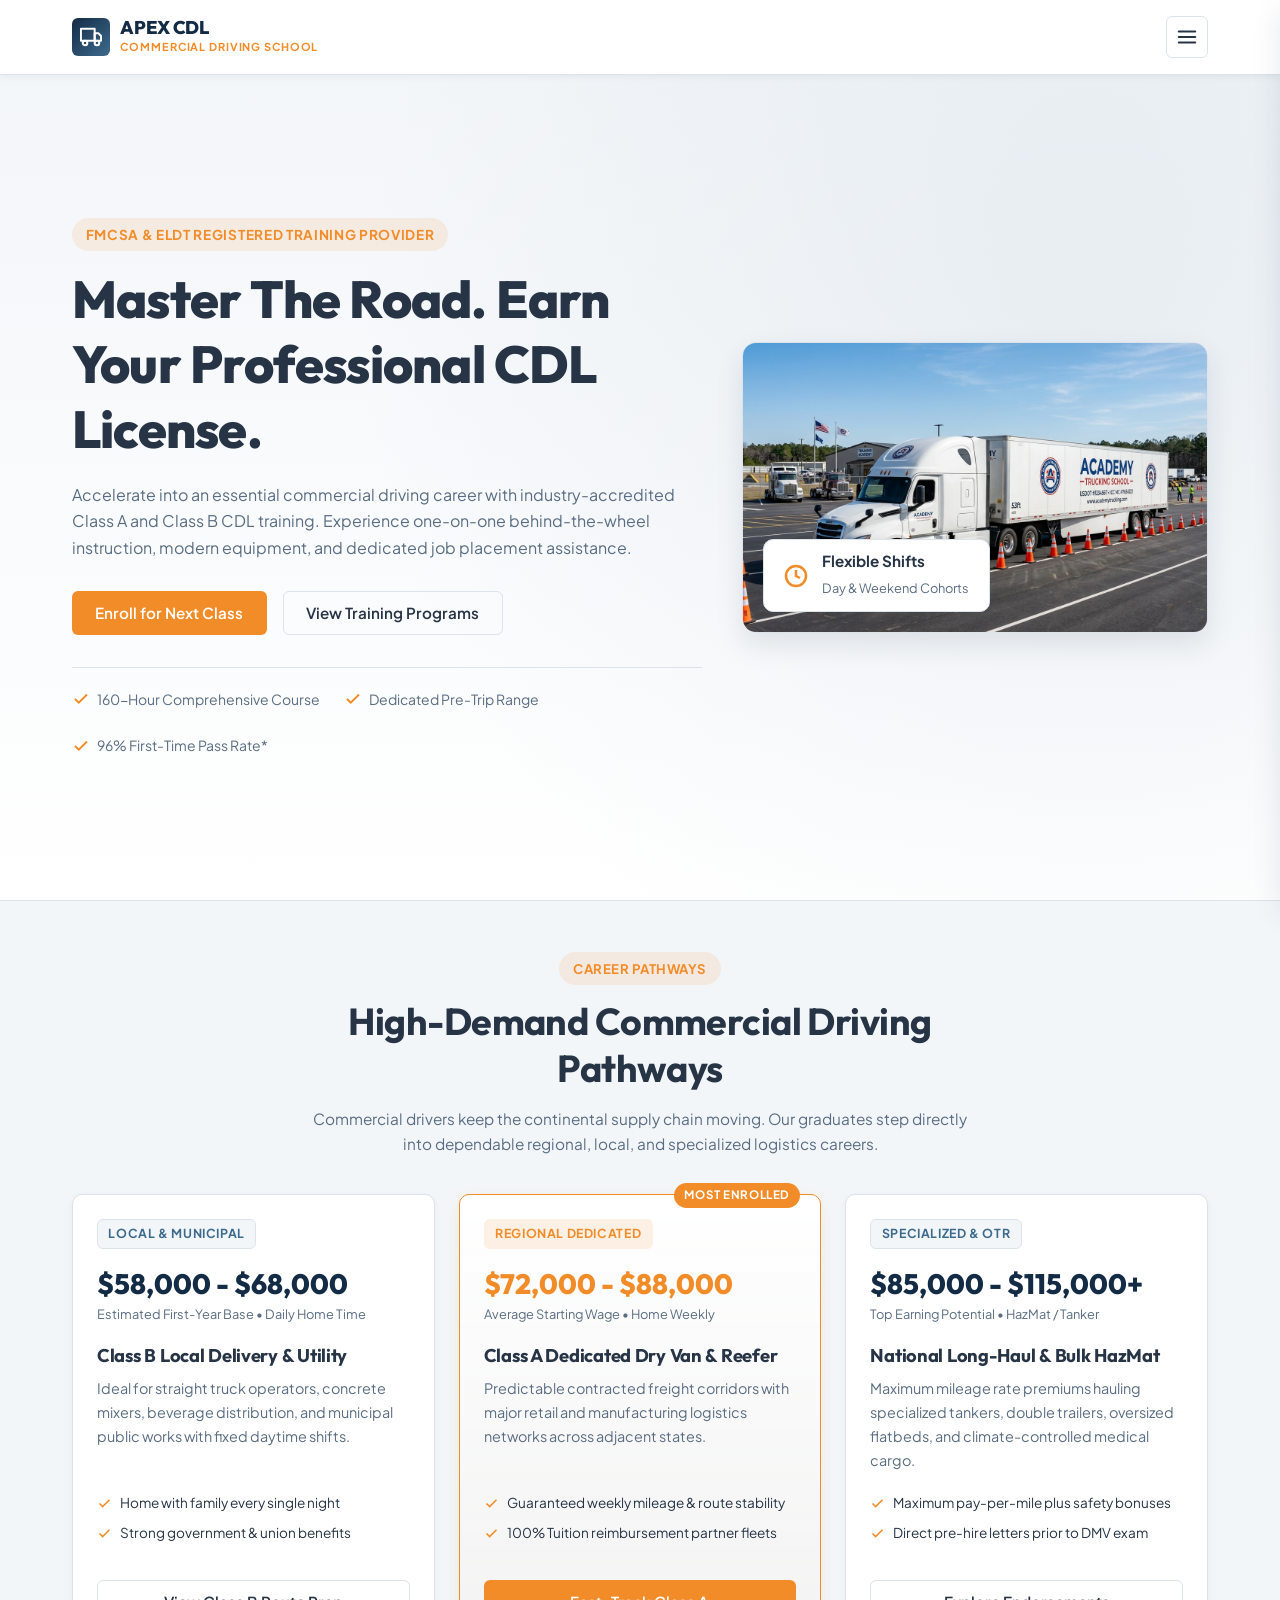
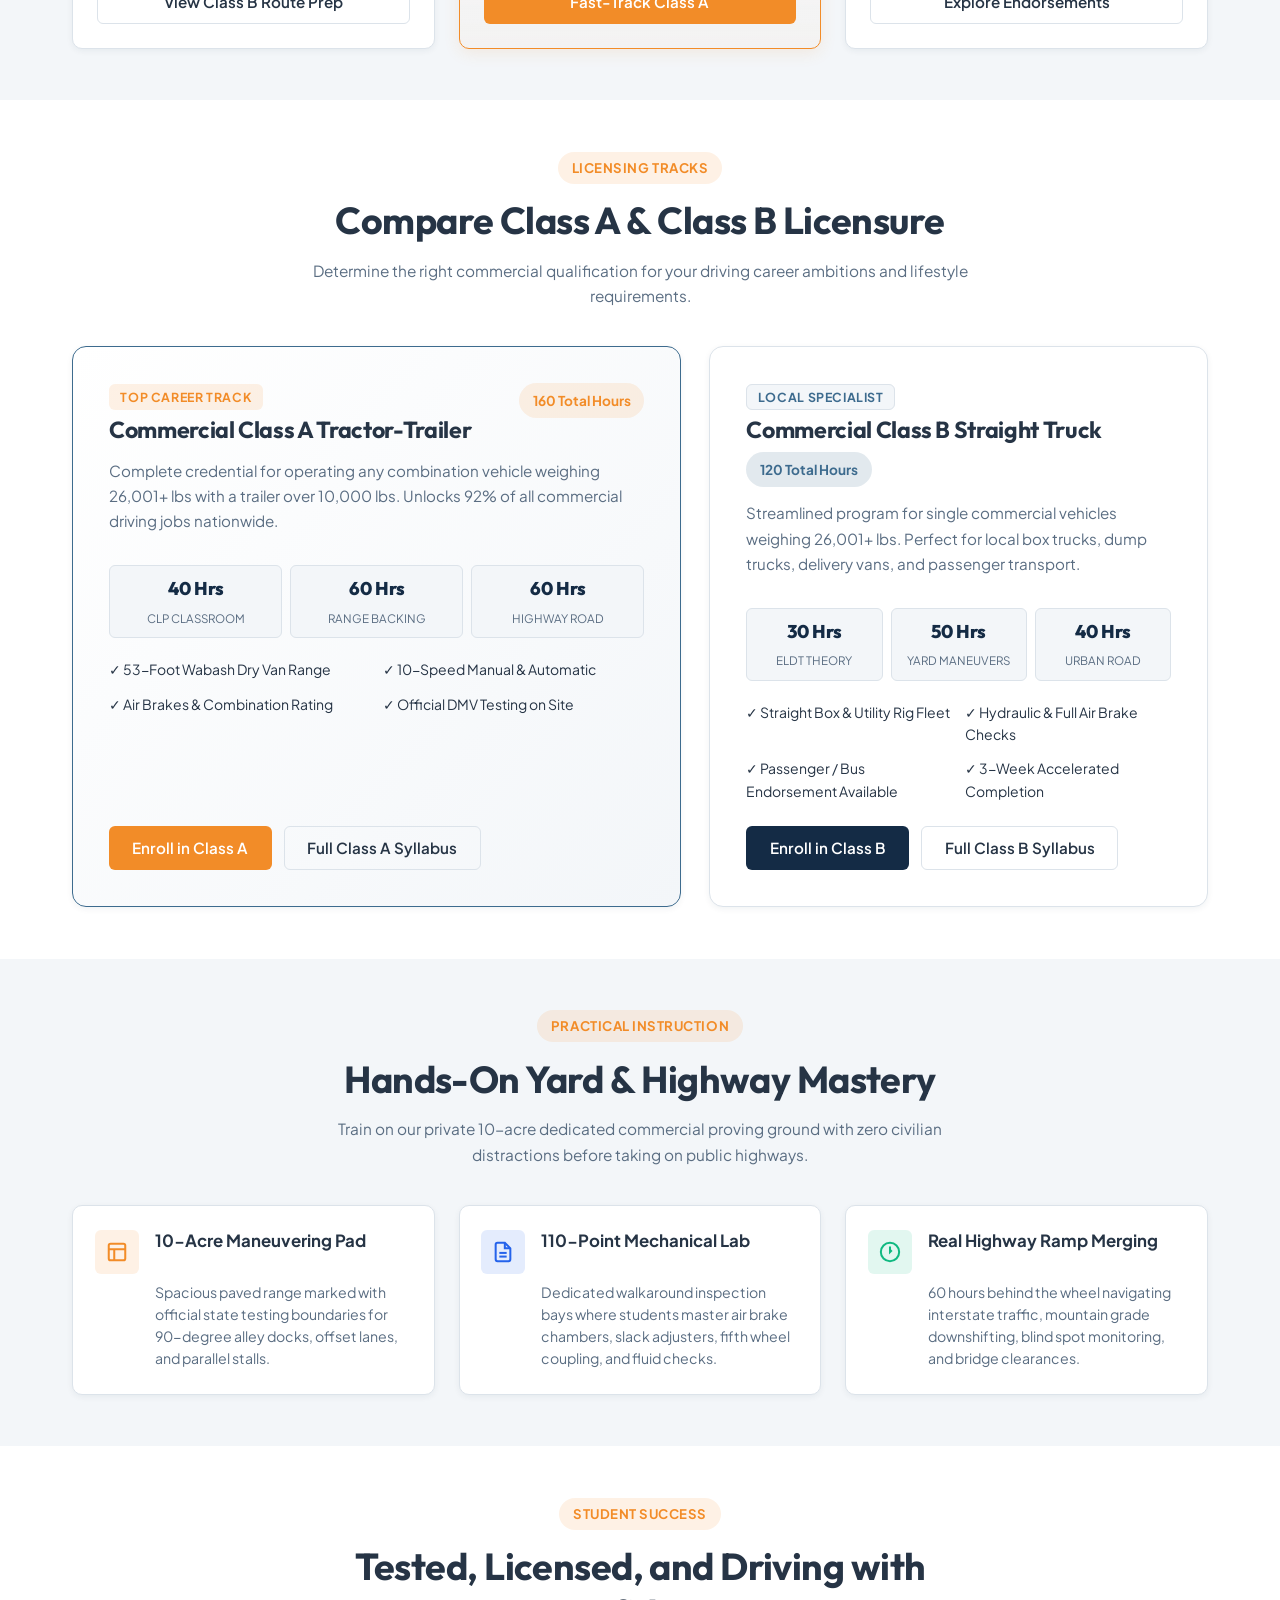
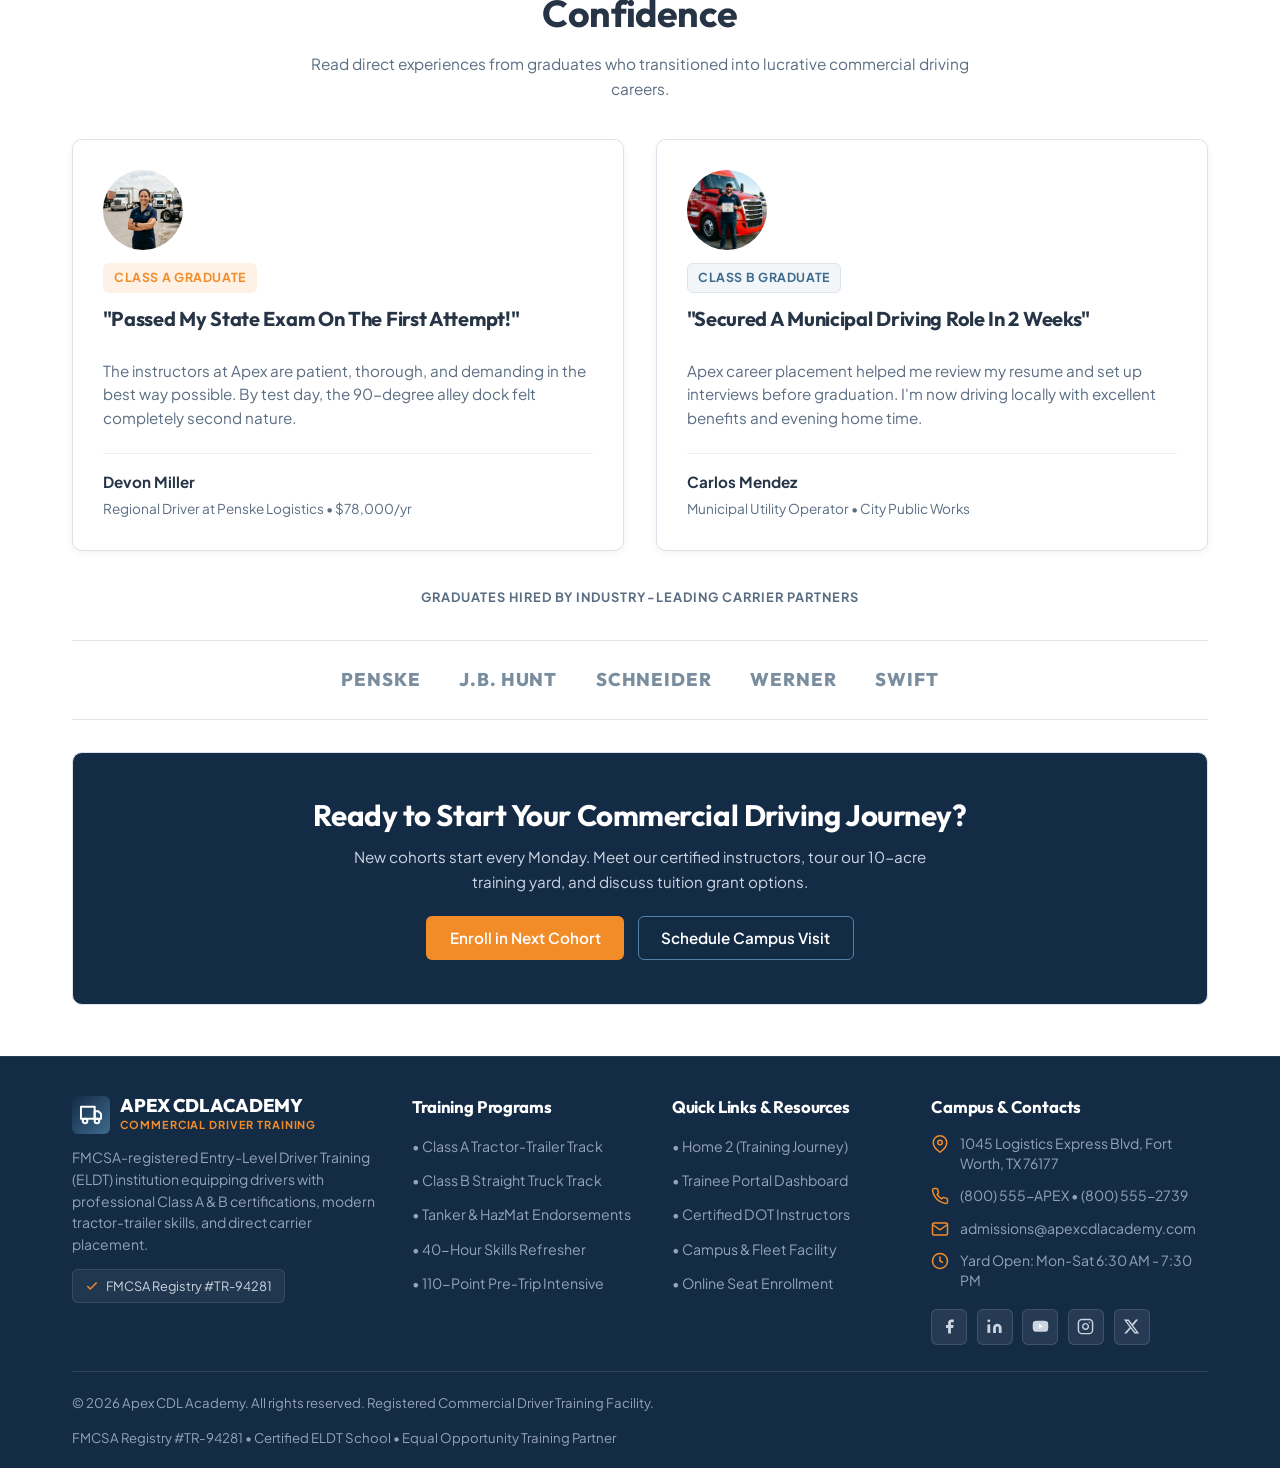
==== index.html @ db90d609 "first commit" ====
<!DOCTYPE html>
<html lang="en" dir="ltr">
<head>
  <meta charset="UTF-8">
  <meta name="viewport" content="width=device-width, initial-scale=1.0">
  <title>Apex CDL Academy | Commercial Driver's License Training School</title>
  <meta name="description" content="Launch a high-paying commercial driving career with certified Class A & Class B CDL training, hands-on behind-the-wheel practice, and career placement.">
  <link rel="icon" type="image/svg+xml" href="assets/images/favicon.svg">
  <link rel="stylesheet" href="css/style.css">
</head>
<body>

  <!-- Preloader Screen -->
  <div id="apexPreloader" class="apex-preloader" aria-hidden="true">
    <div class="preloader-content">
      <div class="preloader-truck-box">
        <svg class="preloader-truck-svg" viewBox="0 0 24 24" fill="none" stroke="currentColor" stroke-width="2.2" stroke-linecap="round" stroke-linejoin="round">
          <rect x="1" y="3" width="15" height="13"></rect>
          <polygon points="16 8 20 8 23 11 23 16 16 16 8"></polygon>
          <circle cx="5.5" cy="18.5" r="2.5"></circle>
          <circle cx="18.5" cy="18.5" r="2.5"></circle>
        </svg>
      </div>
      <div class="preloader-title">APEX CDL ACADEMY</div>
      <div class="preloader-track">
        <div class="preloader-bar"></div>
      </div>
      <div class="preloader-subtext">Initializing Training Grounds...</div>
    </div>
  </div>

  <!-- Site Header (Excluded from content section count) -->
  <header class="site-header">
    <div class="container header-inner">
      <a href="index.html" class="brand-logo" id="brandLogoHome1">
        <div class="brand-icon">
          <svg viewBox="0 0 24 24" fill="none" stroke="currentColor" stroke-width="2.2" stroke-linecap="round" stroke-linejoin="round">
            <rect x="1" y="3" width="15" height="13"></rect>
            <polygon points="16 8 20 8 23 11 23 16 16 16 16 8"></polygon>
            <circle cx="5.5" cy="18.5" r="2.5"></circle>
            <circle cx="18.5" cy="18.5" r="2.5"></circle>
          </svg>
        </div>
        <div class="brand-text">
          <span class="brand-title">APEX CDL</span>
          <span class="brand-subtitle">Commercial Driving School</span>
        </div>
      </a>

      <!-- Desktop Navigation (Displayed on wide desktop screens >= 1367px) -->
      <nav class="desktop-nav" aria-label="Main Navigation">
        <div class="nav-item has-dropdown">
          <a href="index.html" class="nav-link active" id="desktopHomeLink">
            Home
            <svg width="14" height="14" viewBox="0 0 24 24" fill="none" stroke="currentColor" stroke-width="2.5"><polyline points="6 9 12 15 18 9"></polyline></svg>
          </a>
          <ul class="dropdown-menu" aria-label="Home Versions">
            <li><a href="index.html" class="dropdown-link active">Home 1 (Career Focus)</a></li>
            <li><a href="home-2.html" class="dropdown-link">Home 2 (Split-Screen)</a></li>
          </ul>
        </div>
        <a href="programs.html" class="nav-link">Programs</a>
        <a href="instructors.html" class="nav-link">Instructors</a>
        <a href="about.html" class="nav-link">About</a>
        <a href="contact.html" class="nav-link">Contact</a>
        <a href="dashboard.html" class="nav-link">Dashboard</a>
      </nav>

      <!-- Header Action Controls -->
      <div class="header-actions">
        <button class="tool-btn theme-toggle-btn" type="button" aria-label="Toggle theme">
          <svg viewBox="0 0 24 24" fill="none" stroke="currentColor" stroke-width="2"><path d="M21 12.79A9 9 0 1 1 11.21 3 7 7 0 0 0 21 12.79z"></path></svg>
        </button>
        <button class="tool-btn dir-toggle-btn" type="button" aria-label="Toggle direction">LTR</button>
        <a href="login.html" class="btn btn-navy btn-sm" id="headerLoginBtn">Login</a>
        <a href="register.html" class="btn btn-primary btn-sm" id="headerCtaBtn">Enroll Now</a>
        <!-- Hamburger Button for Mobile, Tablet, iPad, and iPad Pro -->
        <button class="menu-toggle" id="menuToggle" aria-label="Open mobile navigation menu" aria-expanded="false" aria-controls="mobileNavDrawer">
          <svg viewBox="0 0 24 24" fill="none" stroke="currentColor" stroke-width="2.2" stroke-linecap="round" stroke-linejoin="round">
            <line x1="3" y1="12" x2="21" y2="12"></line>
            <line x1="3" y1="6" x2="21" y2="6"></line>
            <line x1="3" y1="18" x2="21" y2="18"></line>
          </svg>
        </button>
      </div>
    </div>
  </header>

  <!-- Mobile / Tablet / iPad Drawer Navigation -->
  <div class="mobile-nav-backdrop" id="navBackdrop"></div>
  <aside class="mobile-nav-drawer" id="mobileNavDrawer" aria-label="Mobile Navigation Menu">
    <div class="drawer-header">
      <span class="brand-title">Apex Navigation</span>
      <button class="drawer-close" id="drawerClose" aria-label="Close menu">
        <svg width="20" height="20" viewBox="0 0 24 24" fill="none" stroke="currentColor" stroke-width="2.5"><line x1="18" y1="6" x2="6" y2="18"></line><line x1="6" y1="6" x2="18" y2="18"></line></svg>
      </button>
    </div>
    <ul class="mobile-nav-list">
      <li>
        <span class="mobile-nav-link active">Home Options</span>
        <ul class="mobile-submenu">
          <li><a href="index.html" class="mobile-sublink active">Home 1 (Career Focused)</a></li>
          <li><a href="home-2.html" class="mobile-sublink">Home 2 (Split-Screen)</a></li>
        </ul>
      </li>
      <li><a href="programs.html" class="mobile-nav-link">Training Programs</a></li>
      <li><a href="instructors.html" class="mobile-nav-link">Certified Instructors</a></li>
      <li><a href="about.html" class="mobile-nav-link">About Academy</a></li>
      <li><a href="contact.html" class="mobile-nav-link">Contact & Campus</a></li>
      <li><a href="dashboard.html" class="mobile-nav-link">Student Portal Dashboard</a></li>
    </ul>
    <div class="drawer-preferences">
      <span class="drawer-pref-title">Display Settings</span>
      <div class="drawer-pref-group">
        <button class="tool-btn theme-toggle-btn" type="button" aria-label="Toggle theme">
          <svg viewBox="0 0 24 24" fill="none" stroke="currentColor" stroke-width="2"><path d="M21 12.79A9 9 0 1 1 11.21 3 7 7 0 0 0 21 12.79z"></path></svg>
          <span>Theme Mode</span>
        </button>
        <button class="tool-btn dir-toggle-btn" type="button" aria-label="Toggle direction">LTR / RTL</button>
      </div>
    </div>
    <div class="drawer-cta">
      <a href="login.html" class="btn btn-navy btn-block">Student Login</a>
      <a href="register.html" class="btn btn-primary btn-block">Enroll Today</a>
    </div>
  </aside>

  <!-- STRICT REQUIREMENT: MAIN CONTENT WITH EXACTLY 5 SECTIONS -->
  <main class="site-main" id="mainContent">

    <!-- SECTION 1: Hero Section (Career-Focused) -->
    <section class="content-section hero-home1" id="homeSection1" aria-labelledby="heroTitle">
      <div class="container hero-home1-grid">
        <div class="hero-home1-content">
          <span class="hero-badge">FMCSA & ELDT Registered Training Provider</span>
          <h1 id="heroTitle">Master The Road. Earn Your Professional CDL License.</h1>
          <p>
            Accelerate into an essential commercial driving career with industry-accredited Class A and Class B CDL training. Experience one-on-one behind-the-wheel instruction, modern equipment, and dedicated job placement assistance.
          </p>
          <div class="hero-actions">
            <a href="register.html" class="btn btn-primary" id="heroEnrollBtn">Enroll for Next Class</a>
            <a href="programs.html" class="btn btn-outline" id="heroExploreProgramsBtn">View Training Programs</a>
          </div>
          <div class="hero-guarantee-row">
            <div class="hero-guarantee-item">
              <svg width="18" height="18" viewBox="0 0 24 24" fill="none" stroke="#F28C28" stroke-width="2.5"><polyline points="20 6 9 17 4 12"></polyline></svg>
              <span>160-Hour Comprehensive Course</span>
            </div>
            <div class="hero-guarantee-item">
              <svg width="18" height="18" viewBox="0 0 24 24" fill="none" stroke="#F28C28" stroke-width="2.5"><polyline points="20 6 9 17 4 12"></polyline></svg>
              <span>Dedicated Pre-Trip Range</span>
            </div>
            <div class="hero-guarantee-item">
              <svg width="18" height="18" viewBox="0 0 24 24" fill="none" stroke="#F28C28" stroke-width="2.5"><polyline points="20 6 9 17 4 12"></polyline></svg>
              <span>96% First-Time Pass Rate*</span>
            </div>
          </div>
        </div>
        <div class="hero-home1-media">
          <img src="assets/images/hero-truck.jpg" alt="Modern Class A commercial tractor trailer parked in Apex training lot" width="800" height="500" loading="eager">
          <div class="media-floating-badge">
            <svg width="24" height="24" viewBox="0 0 24 24" fill="none" stroke="#F28C28" stroke-width="2.5"><circle cx="12" cy="12" r="10"></circle><polyline points="12 6 12 12 16 14"></polyline></svg>
            <div>
              <strong>Flexible Shifts</strong>
              <span>Day & Weekend Cohorts</span>
            </div>
          </div>
        </div>
      </div>
    </section>

    <!-- SECTION 2: Career Outcomes & 3-Tier Salary Pathways (Unique 3-Tier Layout) -->
    <section class="content-section bg-alt" id="homeSection2" aria-labelledby="careerOutcomesTitle">
      <div class="container">
        <div class="section-header">
          <span class="section-badge">Career Pathways</span>
          <h2 class="section-title" id="careerOutcomesTitle">High-Demand Commercial Driving Pathways</h2>
          <p class="section-description">
            Commercial drivers keep the continental supply chain moving. Our graduates step directly into dependable regional, local, and specialized logistics careers.
          </p>
        </div>

        <div class="career-tiers-grid">
          <!-- Tier 1: Local Routes -->
          <article class="tier-card">
            <span class="card-tag">Local & Municipal</span>
            <div class="tier-salary">$58,000 - $68,000</div>
            <div class="tier-subtext">Estimated First-Year Base &bull; Daily Home Time</div>
            <h3 style="font-size: 1.15rem; margin-bottom: 0.65rem;">Class B Local Delivery & Utility</h3>
            <p style="font-size: 0.9rem; color: var(--text-muted); margin-bottom: 1.25rem;">
              Ideal for straight truck operators, concrete mixers, beverage distribution, and municipal public works with fixed daytime shifts.
            </p>
            <ul class="card-meta-list" style="margin-top: auto; font-size: 0.85rem;">
              <li class="card-meta-item">
                <svg width="15" height="15" viewBox="0 0 24 24" fill="none" stroke="#F28C28" stroke-width="2.5"><polyline points="20 6 9 17 4 12"></polyline></svg>
                <span>Home with family every single night</span>
              </li>
              <li class="card-meta-item">
                <svg width="15" height="15" viewBox="0 0 24 24" fill="none" stroke="#F28C28" stroke-width="2.5"><polyline points="20 6 9 17 4 12"></polyline></svg>
                <span>Strong government & union benefits</span>
              </li>
            </ul>
            <a href="programs.html" class="btn btn-outline btn-block" style="margin-top: 1rem;">View Class B Route Prep</a>
          </article>

          <!-- Tier 2: Regional Dedicated (Featured) -->
          <article class="tier-card featured">
            <span class="tier-ribbon">Most Enrolled</span>
            <span class="card-tag accent">Regional Dedicated</span>
            <div class="tier-salary" style="color: var(--color-accent);">$72,000 - $88,000</div>
            <div class="tier-subtext">Average Starting Wage &bull; Home Weekly</div>
            <h3 style="font-size: 1.15rem; margin-bottom: 0.65rem;">Class A Dedicated Dry Van & Reefer</h3>
            <p style="font-size: 0.9rem; color: var(--text-muted); margin-bottom: 1.25rem;">
              Predictable contracted freight corridors with major retail and manufacturing logistics networks across adjacent states.
            </p>
            <ul class="card-meta-list" style="margin-top: auto; font-size: 0.85rem;">
              <li class="card-meta-item">
                <svg width="15" height="15" viewBox="0 0 24 24" fill="none" stroke="#F28C28" stroke-width="2.5"><polyline points="20 6 9 17 4 12"></polyline></svg>
                <span>Guaranteed weekly mileage & route stability</span>
              </li>
              <li class="card-meta-item">
                <svg width="15" height="15" viewBox="0 0 24 24" fill="none" stroke="#F28C28" stroke-width="2.5"><polyline points="20 6 9 17 4 12"></polyline></svg>
                <span>100% Tuition reimbursement partner fleets</span>
              </li>
            </ul>
            <a href="register.html" class="btn btn-primary btn-block" style="margin-top: 1rem;">Fast-Track Class A</a>
          </article>

          <!-- Tier 3: OTR & Specialized -->
          <article class="tier-card">
            <span class="card-tag">Specialized & OTR</span>
            <div class="tier-salary">$85,000 - $115,000+</div>
            <div class="tier-subtext">Top Earning Potential &bull; HazMat / Tanker</div>
            <h3 style="font-size: 1.15rem; margin-bottom: 0.65rem;">National Long-Haul & Bulk HazMat</h3>
            <p style="font-size: 0.9rem; color: var(--text-muted); margin-bottom: 1.25rem;">
              Maximum mileage rate premiums hauling specialized tankers, double trailers, oversized flatbeds, and climate-controlled medical cargo.
            </p>
            <ul class="card-meta-list" style="margin-top: auto; font-size: 0.85rem;">
              <li class="card-meta-item">
                <svg width="15" height="15" viewBox="0 0 24 24" fill="none" stroke="#F28C28" stroke-width="2.5"><polyline points="20 6 9 17 4 12"></polyline></svg>
                <span>Maximum pay-per-mile plus safety bonuses</span>
              </li>
              <li class="card-meta-item">
                <svg width="15" height="15" viewBox="0 0 24 24" fill="none" stroke="#F28C28" stroke-width="2.5"><polyline points="20 6 9 17 4 12"></polyline></svg>
                <span>Direct pre-hire letters prior to DMV exam</span>
              </li>
            </ul>
            <a href="programs.html" class="btn btn-outline btn-block" style="margin-top: 1rem;">Explore Endorsements</a>
          </article>
        </div>
      </div>
    </section>

    <!-- SECTION 3: Class A vs Class B Dual-Track Comparison (Unique Asymmetric Layout) -->
    <section class="content-section" id="homeSection3" aria-labelledby="programsHighlightTitle">
      <div class="container">
        <div class="section-header">
          <span class="section-badge">Licensing Tracks</span>
          <h2 class="section-title" id="programsHighlightTitle">Compare Class A & Class B Licensure</h2>
          <p class="section-description">
            Determine the right commercial qualification for your driving career ambitions and lifestyle requirements.
          </p>
        </div>

        <div class="comparison-dual-track">
          <!-- Track Box 1: Class A -->
          <div class="track-box primary-track">
            <div style="display: flex; justify-content: space-between; align-items: flex-start; flex-wrap: wrap; gap: 0.5rem;">
              <div>
                <span class="card-tag accent">Top Career Track</span>
                <h3 style="font-size: 1.45rem; margin-top: 0.4rem;">Commercial Class A Tractor-Trailer</h3>
              </div>
              <span class="badge-blue" style="font-size: 0.85rem; padding: 0.4rem 0.85rem;">160 Total Hours</span>
            </div>
            <p style="margin: 0.85rem 0 1rem 0; font-size: 0.95rem;">
              Complete credential for operating any combination vehicle weighing 26,001+ lbs with a trailer over 10,000 lbs. Unlocks 92% of all commercial driving jobs nationwide.
            </p>

            <div class="track-hours-meter">
              <div class="track-meter-segment">
                <span class="track-meter-num">40 Hrs</span>
                <span class="track-meter-label">CLP Classroom</span>
              </div>
              <div class="track-meter-segment">
                <span class="track-meter-num">60 Hrs</span>
                <span class="track-meter-label">Range Backing</span>
              </div>
              <div class="track-meter-segment">
                <span class="track-meter-num">60 Hrs</span>
                <span class="track-meter-label">Highway Road</span>
              </div>
            </div>

            <div style="display: grid; grid-template-columns: repeat(auto-fit, minmax(200px, 1fr)); gap: 0.75rem; font-size: 0.875rem; margin-bottom: 1.5rem; color: var(--text-main);">
              <div>&check; 53-Foot Wabash Dry Van Range</div>
              <div>&check; 10-Speed Manual & Automatic</div>
              <div>&check; Air Brakes & Combination Rating</div>
              <div>&check; Official DMV Testing on Site</div>
            </div>

            <div style="margin-top: auto; display: flex; flex-wrap: wrap; gap: 0.75rem;">
              <a href="register.html" class="btn btn-primary">Enroll in Class A</a>
              <a href="programs.html" class="btn btn-outline">Full Class A Syllabus</a>
            </div>
          </div>

          <!-- Track Box 2: Class B -->
          <div class="track-box">
            <div style="display: flex; justify-content: space-between; align-items: flex-start; flex-wrap: wrap; gap: 0.5rem;">
              <div>
                <span class="card-tag">Local Specialist</span>
                <h3 style="font-size: 1.45rem; margin-top: 0.4rem;">Commercial Class B Straight Truck</h3>
              </div>
              <span class="badge-purple" style="font-size: 0.85rem; padding: 0.4rem 0.85rem;">120 Total Hours</span>
            </div>
            <p style="margin: 0.85rem 0 1rem 0; font-size: 0.95rem;">
              Streamlined program for single commercial vehicles weighing 26,001+ lbs. Perfect for local box trucks, dump trucks, delivery vans, and passenger transport.
            </p>

            <div class="track-hours-meter">
              <div class="track-meter-segment">
                <span class="track-meter-num">30 Hrs</span>
                <span class="track-meter-label">ELDT Theory</span>
              </div>
              <div class="track-meter-segment">
                <span class="track-meter-num">50 Hrs</span>
                <span class="track-meter-label">Yard Maneuvers</span>
              </div>
              <div class="track-meter-segment">
                <span class="track-meter-num">40 Hrs</span>
                <span class="track-meter-label">Urban Road</span>
              </div>
            </div>

            <div style="display: grid; grid-template-columns: repeat(auto-fit, minmax(200px, 1fr)); gap: 0.75rem; font-size: 0.875rem; margin-bottom: 1.5rem; color: var(--text-main);">
              <div>&check; Straight Box & Utility Rig Fleet</div>
              <div>&check; Hydraulic & Full Air Brake Checks</div>
              <div>&check; Passenger / Bus Endorsement Available</div>
              <div>&check; 3-Week Accelerated Completion</div>
            </div>

            <div style="margin-top: auto; display: flex; flex-wrap: wrap; gap: 0.75rem;">
              <a href="register.html" class="btn btn-navy">Enroll in Class B</a>
              <a href="programs.html" class="btn btn-outline">Full Class B Syllabus</a>
            </div>
          </div>
        </div>
      </div>
    </section>

    <!-- SECTION 4: Training Facility & Maneuvering Yard Experience (Split Visual Showcase) -->
    <section class="content-section bg-alt" id="homeSection4" aria-labelledby="experienceTitle">
      <div class="container">
        <div class="section-header">
          <span class="section-badge">Practical Instruction</span>
          <h2 class="section-title" id="experienceTitle">Hands-On Yard & Highway Mastery</h2>
          <p class="section-description">
            Train on our private 10-acre dedicated commercial proving ground with zero civilian distractions before taking on public highways.
          </p>
        </div>

        <div class="yard-features-wrapper">
          <div class="yard-features-grid">
            <!-- Yard Feature 1 -->
            <div class="yard-feature-card">
              <div class="yard-feature-icon" style="background: var(--color-accent-subtle); color: var(--color-accent);">
                <svg width="22" height="22" viewBox="0 0 24 24" fill="none" stroke="currentColor" stroke-width="2.2"><rect x="3" y="3" width="18" height="18" rx="2"></rect><path d="M3 9h18M9 21V9"></path></svg>
              </div>
              <div class="yard-feature-body">
                <strong>10-Acre Maneuvering Pad</strong>
                <p>
                  Spacious paved range marked with official state testing boundaries for 90-degree alley docks, offset lanes, and parallel stalls.
                </p>
              </div>
            </div>

            <!-- Yard Feature 2 -->
            <div class="yard-feature-card">
              <div class="yard-feature-icon" style="background: rgba(37, 99, 235, 0.12); color: #2563EB;">
                <svg width="22" height="22" viewBox="0 0 24 24" fill="none" stroke="currentColor" stroke-width="2.2"><path d="M14 2H6a2 2 0 0 0-2 2v16a2 2 0 0 0 2 2h12a2 2 0 0 0 2-2V8z"></path><polyline points="14 2 14 8 20 8"></polyline><line x1="16" y1="13" x2="8" y2="13"></line><line x1="16" y1="17" x2="8" y2="17"></line></svg>
              </div>
              <div class="yard-feature-body">
                <strong>110-Point Mechanical Lab</strong>
                <p>
                  Dedicated walkaround inspection bays where students master air brake chambers, slack adjusters, fifth wheel coupling, and fluid checks.
                </p>
              </div>
            </div>

            <!-- Yard Feature 3 -->
            <div class="yard-feature-card">
              <div class="yard-feature-icon" style="background: rgba(16, 185, 129, 0.12); color: #10B981;">
                <svg width="22" height="22" viewBox="0 0 24 24" fill="none" stroke="currentColor" stroke-width="2.2"><circle cx="12" cy="12" r="10"></circle><polyline points="12 6 12 12 14 10"></polyline></svg>
              </div>
              <div class="yard-feature-body">
                <strong>Real Highway Ramp Merging</strong>
                <p>
                  60 hours behind the wheel navigating interstate traffic, mountain grade downshifting, blind spot monitoring, and bridge clearances.
                </p>
              </div>
            </div>
          </div>
        </div>
      </div>
    </section>

    <!-- SECTION 5: Student Success, Carrier Partners & Final Enrollment CTA -->
    <section class="content-section" id="homeSection5" aria-labelledby="testimonialsTitle">
      <div class="container">
        <div class="section-header">
          <span class="section-badge">Student Success</span>
          <h2 class="section-title" id="testimonialsTitle">Tested, Licensed, and Driving with Confidence</h2>
          <p class="section-description">
            Read direct experiences from graduates who transitioned into lucrative commercial driving careers.
          </p>
        </div>

        <div class="card-grid-2" style="margin-bottom: 2rem;">
          <!-- Testimonial Card 1 -->
          <article class="testimonial-card">
            <div class="card-media avatar-square" style="max-width: 80px; margin-bottom: 0.85rem; border-radius: 50%;">
              <img src="assets/images/instructor-sarah.jpg" alt="Graduate student Devon Miller" width="80" height="80" loading="lazy">
            </div>
            <span class="card-tag accent">Class A Graduate</span>
            <h3 class="card-title">"Passed My State Exam On The First Attempt!"</h3>
            <p class="card-desc">
              The instructors at Apex are patient, thorough, and demanding in the best way possible. By test day, the 90-degree alley dock felt completely second nature.
            </p>
            <div class="card-footer-action">
              <strong style="display:block; font-size: 0.95rem;">Devon Miller</strong>
              <span style="font-size: 0.85rem; color: var(--text-muted);">Regional Driver at Penske Logistics &bull; $78,000/yr</span>
            </div>
          </article>

          <!-- Testimonial Card 2 -->
          <article class="testimonial-card">
            <div class="card-media avatar-square" style="max-width: 80px; margin-bottom: 0.85rem; border-radius: 50%;">
              <img src="assets/images/student-success.jpg" alt="Graduate student Carlos Mendez" width="80" height="80" loading="lazy">
            </div>
            <span class="card-tag">Class B Graduate</span>
            <h3 class="card-title">"Secured A Municipal Driving Role In 2 Weeks"</h3>
            <p class="card-desc">
              Apex career placement helped me review my resume and set up interviews before graduation. I'm now driving locally with excellent benefits and evening home time.
            </p>
            <div class="card-footer-action">
              <strong style="display:block; font-size: 0.95rem;">Carlos Mendez</strong>
              <span style="font-size: 0.85rem; color: var(--text-muted);">Municipal Utility Operator &bull; City Public Works</span>
            </div>
          </article>
        </div>

        <!-- Carrier Partner Logo Showcase -->
        <div style="text-align: center; margin-bottom: 2rem;">
          <span style="font-size: 0.8rem; font-weight: 700; text-transform: uppercase; letter-spacing: 0.08em; color: var(--text-muted);">
            Graduates Hired By Industry-Leading Carrier Partners
          </span>
          <div class="carrier-logos-bar">
            <div class="carrier-logo-item">PENSKE</div>
            <div class="carrier-logo-item">J.B. HUNT</div>
            <div class="carrier-logo-item">SCHNEIDER</div>
            <div class="carrier-logo-item">WERNER</div>
            <div class="carrier-logo-item">SWIFT</div>
          </div>
        </div>

        <!-- Enrollment CTA Banner Box -->
        <div style="background-color: var(--color-primary); color: #FFFFFF; border-radius: var(--radius-md); padding: clamp(2rem, 4vw, 2.75rem); text-align: center; border: 1px solid var(--border-color);">
          <h3 style="color: #FFFFFF; font-size: clamp(1.35rem, 2.5vw, 1.85rem); margin-bottom: 0.65rem;">Ready to Start Your Commercial Driving Journey?</h3>
          <p style="color: #CBD5E1; max-width: 600px; margin: 0 auto 1.35rem auto; font-size: 0.95rem;">
            New cohorts start every Monday. Meet our certified instructors, tour our 10-acre training yard, and discuss tuition grant options.
          </p>
          <div style="display: flex; flex-wrap: wrap; justify-content: center; gap: 0.85rem;">
            <a href="register.html" class="btn btn-primary">Enroll in Next Cohort</a>
            <a href="contact.html" class="btn btn-outline" style="border-color: #5282a6; color: #FFFFFF;">Schedule Campus Visit</a>
          </div>
        </div>
      </div>
    </section>

  </main>

  <!-- Site Footer (Rich 4-Column Layout, Compact Spacing, Contact Info & Socials) -->
  <footer class="site-footer">
    <div class="container">
      <div class="footer-grid-4">
        <!-- Col 1: Brand Info & Accreditation -->
        <div class="footer-col">
          <div class="brand-logo" style="margin-bottom: 0.85rem;">
            <div class="brand-icon">
              <svg viewBox="0 0 24 24" fill="none" stroke="currentColor" stroke-width="2.2" stroke-linecap="round" stroke-linejoin="round">
                <rect x="1" y="3" width="15" height="13"></rect>
                <polygon points="16 8 20 8 23 11 23 16 16 16 16 8"></polygon>
                <circle cx="5.5" cy="18.5" r="2.5"></circle>
                <circle cx="18.5" cy="18.5" r="2.5"></circle>
              </svg>
            </div>
            <div class="brand-text">
              <span class="brand-title" style="color: #FFFFFF;">APEX CDL ACADEMY</span>
              <span class="brand-subtitle">Commercial Driver Training</span>
            </div>
          </div>
          <p style="color: #94A3B8; font-size: 0.875rem; line-height: 1.55; margin-bottom: 0.85rem;">
            FMCSA-registered Entry-Level Driver Training (ELDT) institution equipping drivers with professional Class A & B certifications, modern tractor-trailer skills, and direct carrier placement.
          </p>
          <div style="font-size: 0.8rem; color: #CBD5E1; display: inline-flex; align-items: center; gap: 0.45rem; background: rgba(255,255,255,0.06); padding: 0.35rem 0.75rem; border-radius: var(--radius-sm); border: 1px solid rgba(255,255,255,0.1);">
            <svg width="14" height="14" viewBox="0 0 24 24" fill="none" stroke="#F28C28" stroke-width="2.5"><polyline points="20 6 9 17 4 12"></polyline></svg>
            <span>FMCSA Registry #TR-94281</span>
          </div>
        </div>

        <!-- Col 2: Training Tracks -->
        <div class="footer-col">
          <h3>Training Programs</h3>
          <ul class="footer-links">
            <li><a href="programs.html">&bull; Class A Tractor-Trailer Track</a></li>
            <li><a href="programs.html">&bull; Class B Straight Truck Track</a></li>
            <li><a href="programs.html">&bull; Tanker & HazMat Endorsements</a></li>
            <li><a href="programs.html">&bull; 40-Hour Skills Refresher</a></li>
            <li><a href="programs.html">&bull; 110-Point Pre-Trip Intensive</a></li>
          </ul>
        </div>

        <!-- Col 3: Student & Career Links -->
        <div class="footer-col">
          <h3>Quick Links & Resources</h3>
          <ul class="footer-links">
            <li><a href="home-2.html">&bull; Home 2 (Training Journey)</a></li>
            <li><a href="dashboard.html">&bull; Trainee Portal Dashboard</a></li>
            <li><a href="instructors.html">&bull; Certified DOT Instructors</a></li>
            <li><a href="about.html">&bull; Campus & Fleet Facility</a></li>
            <li><a href="register.html">&bull; Online Seat Enrollment</a></li>
          </ul>
        </div>

        <!-- Col 4: Campus Contact Info & Social Icons -->
        <div class="footer-col">
          <h3>Campus & Contacts</h3>
          <ul class="footer-contact-list">
            <li class="footer-contact-item">
              <svg viewBox="0 0 24 24" fill="none" stroke="currentColor" stroke-width="2"><path d="M21 10c0 7-9 13-9 13s-9-6-9-13a9 9 0 0 1 18 0z"></path><circle cx="12" cy="10" r="3"></circle></svg>
              <span>1045 Logistics Express Blvd, Fort Worth, TX 76177</span>
            </li>
            <li class="footer-contact-item">
              <svg viewBox="0 0 24 24" fill="none" stroke="currentColor" stroke-width="2"><path d="M22 16.92v3a2 2 0 0 1-2.18 2 19.79 19.79 0 0 1-8.63-3.07 19.5 19.5 0 0 1-6-6 19.79 19.79 0 0 1-3.07-8.67A2 2 0 0 1 4.11 2h3a2 2 0 0 1 2 1.72 12.84 12.84 0 0 0 .7 2.81 2 2 0 0 1-.45 2.11L8.09 9.91a16 16 0 0 0 6 6l1.27-1.27a2 2 0 0 1 2.11-.45 12.84 12.84 0 0 0 2.81.7A2 2 0 0 1 22 16.92z"></path></svg>
              <span>(800) 555-APEX &bull; (800) 555-2739</span>
            </li>
            <li class="footer-contact-item">
              <svg viewBox="0 0 24 24" fill="none" stroke="currentColor" stroke-width="2"><path d="M4 4h16c1.1 0 2 .9 2 2v12c0 1.1-.9 2-2 2H4c-1.1 0-2-.9-2-2V6c0-1.1.9-2 2-2z"></path><polyline points="22,6 12,13 2,6"></polyline></svg>
              <span>admissions@apexcdlacademy.com</span>
            </li>
            <li class="footer-contact-item">
              <svg viewBox="0 0 24 24" fill="none" stroke="currentColor" stroke-width="2"><circle cx="12" cy="12" r="10"></circle><polyline points="12 6 12 12 16 14"></polyline></svg>
              <span>Yard Open: Mon-Sat 6:30 AM - 7:30 PM</span>
            </li>
          </ul>

          <!-- Social Icons -->
          <div class="footer-social-links" aria-label="Social Media Links">
            <a href="https://facebook.com" target="_blank" rel="noopener noreferrer" class="social-icon-btn" aria-label="Facebook">
              <svg viewBox="0 0 24 24" fill="currentColor"><path d="M18 2h-3a5 5 0 0 0-5 5v3H7v4h3v8h4v-8h3l1-4h-4V7a1 1 0 0 1 1-1h3z"></path></svg>
            </a>
            <a href="https://linkedin.com" target="_blank" rel="noopener noreferrer" class="social-icon-btn" aria-label="LinkedIn">
              <svg viewBox="0 0 24 24" fill="currentColor"><path d="M16 8a6 6 0 0 1 6 6v7h-4v-7a2 2 0 0 0-2-2 2 2 0 0 0-2 2v7h-4v-7a6 6 0 0 1 6-6z"></path><rect x="2" y="9" width="4" height="12"></rect><circle cx="4" cy="4" r="2"></circle></svg>
            </a>
            <a href="https://youtube.com" target="_blank" rel="noopener noreferrer" class="social-icon-btn" aria-label="YouTube">
              <svg viewBox="0 0 24 24" fill="currentColor"><path d="M22.54 6.42a2.78 2.78 0 0 0-1.94-2C18.88 4 12 4 12 4s-6.88 0-8.6.46a2.78 2.78 0 0 0-1.94 2A29 29 0 0 0 1 11.75a29 29 0 0 0 .46 5.33A2.78 2.78 0 0 0 3.4 19c1.72.46 8.6.46 8.6.46s6.88 0 8.6-.46a2.78 2.78 0 0 0 1.94-2 29 29 0 0 0 .46-5.25 29 29 0 0 0-.46-5.33z"></path><polygon points="9.75 15.02 15.5 11.75 9.75 8.48 9.75 15.02" fill="#FFFFFF"></polygon></svg>
            </a>
            <a href="https://instagram.com" target="_blank" rel="noopener noreferrer" class="social-icon-btn" aria-label="Instagram">
              <svg viewBox="0 0 24 24" fill="none" stroke="currentColor" stroke-width="2" stroke-linecap="round" stroke-linejoin="round"><rect x="2" y="2" width="20" height="20" rx="5" ry="5"></rect><path d="M16 11.37A4 4 0 1 1 12.63 8 4 4 0 0 1 16 11.37z"></path><line x1="17.5" y1="6.5" x2="17.51" y2="6.5"></line></svg>
            </a>
            <a href="https://x.com" target="_blank" rel="noopener noreferrer" class="social-icon-btn" aria-label="X (formerly Twitter)">
              <svg viewBox="0 0 24 24" fill="currentColor"><path d="M18.244 2.25h3.308l-7.227 8.26 8.502 11.24H16.17l-5.214-6.817L4.99 21.75H1.68l7.73-8.835L1.254 2.25H8.08l4.713 6.231zm-1.161 17.52h1.833L7.084 4.126H5.117z"></path></svg>
            </a>
          </div>
        </div>
      </div>

      <div class="footer-bottom">
        <div>&copy; 2026 Apex CDL Academy. All rights reserved. Registered Commercial Driver Training Facility.</div>
        <div>FMCSA Registry #TR-94281 &bull; Certified ELDT School &bull; Equal Opportunity Training Partner</div>
      </div>
    </div>
  </footer>

  <!-- Back to Top Arrow Button -->
  <button type="button" class="back-to-top" id="backToTop" aria-label="Scroll back to top" title="Scroll back to top">
    <svg viewBox="0 0 24 24" fill="none" stroke="currentColor" stroke-width="2.5" stroke-linecap="round" stroke-linejoin="round" aria-hidden="true">
      <line x1="12" y1="19" x2="12" y2="5"></line>
      <polyline points="5 12 12 5 19 12"></polyline>
    </svg>
  </button>

  <script src="js/main.js"></script>
</body>
</html>
---- css/style.css ----
/* ==========================================================================
   CDL Training School - Modern Roadway Professional Design System
   Primary: Deep Navy #142B45
   Secondary: Steel Blue #3D6B8E
   Accent: Safety Orange #F28C28
   Background: White #FFFFFF / Alternate: #F3F6F9
   Text: Charcoal #263445
   STRICT REQUIREMENT: Max 2 cards per row at any viewport size.
   STRICT REQUIREMENT: Hamburger navigation on mobile, iPad, and iPad Pro (<= 1366px).
   ========================================================================== */

@import url('https://fonts.googleapis.com/css2?family=Outfit:wght@500;600;700;800&family=Plus+Jakarta+Sans:wght@400;500;600;700&display=swap');

:root {
  /* Brand Palette */
  --color-primary: #142B45;
  --color-primary-rgb: 20, 43, 69;
  --color-primary-hover: #0d1e32;
  --color-secondary: #3D6B8E;
  --color-secondary-light: #5282a6;
  --color-accent: #F28C28;
  --color-accent-hover: #d9771a;
  --color-accent-subtle: rgba(242, 140, 40, 0.12);

  /* Neutrals & Surfaces */
  --bg-main: #FFFFFF;
  --bg-alt: #F3F6F9;
  --bg-card: #FFFFFF;
  --bg-card-hover: #FAFCFE;
  --text-main: #263445;
  --text-muted: #5A6D82;
  --text-light: #7A8E9F;
  --border-color: #DCE3EA;
  --border-color-light: #EBF0F5;

  /* Header & Navbar */
  --header-bg: rgba(255, 255, 255, 0.96);
  --header-border: #DCE3EA;
  --nav-link-color: #263445;
  --nav-link-hover: #F28C28;

  /* Shadows */
  --shadow-xs: 0 1px 2px rgba(20, 43, 69, 0.04);
  --shadow-sm: 0 2px 6px rgba(20, 43, 69, 0.06);
  --shadow-md: 0 6px 16px rgba(20, 43, 69, 0.08);
  --shadow-lg: 0 12px 28px rgba(20, 43, 69, 0.1);

  /* Typography */
  --font-heading: 'Outfit', -apple-system, BlinkMacSystemFont, 'Segoe UI', Roboto, sans-serif;
  --font-body: 'Plus Jakarta Sans', -apple-system, BlinkMacSystemFont, 'Segoe UI', Roboto, sans-serif;

  /* Radius & Spacing */
  --radius-sm: 6px;
  --radius-md: 10px;
  --radius-lg: 14px;
  --radius-pill: 9999px;
  --transition-fast: 0.18s ease;
  --transition-normal: 0.25s ease;

  /* Container width */
  --container-max: 1200px;
}

/* ==========================================================================
   Dark Theme Overrides
   ========================================================================== */
[data-theme="dark"] {
  --bg-main: #0B131D;
  --bg-alt: #101B29;
  --bg-card: #152232;
  --bg-card-hover: #19293C;
  --text-main: #E2E8F0;
  --text-muted: #94A3B8;
  --text-light: #64748B;
  --border-color: #223448;
  --border-color-light: #1A2838;

  --header-bg: rgba(11, 19, 29, 0.95);
  --header-border: #223448;
  --nav-link-color: #E2E8F0;
  --nav-link-hover: #F28C28;

  --shadow-xs: 0 1px 2px rgba(0, 0, 0, 0.4);
  --shadow-sm: 0 2px 6px rgba(0, 0, 0, 0.5);
  --shadow-md: 0 6px 16px rgba(0, 0, 0, 0.6);
  --shadow-lg: 0 12px 28px rgba(0, 0, 0, 0.7);
}

/* Base Reset & Box Sizing */
*, *::before, *::after {
  box-sizing: border-box;
  margin: 0;
  padding: 0;
}

html {
  font-size: 16px;
  scroll-behavior: smooth;
  -webkit-text-size-adjust: 100%;
}

body {
  font-family: var(--font-body);
  font-size: 1rem;
  line-height: 1.6;
  color: var(--text-main);
  background-color: var(--bg-main);
  min-height: 100vh;
  display: flex;
  flex-direction: column;
  overflow-x: clip;
  transition: background-color var(--transition-normal), color var(--transition-normal);
}

/* Heading Typography */
h1, h2, h3, h4, h5, h6 {
  font-family: var(--font-heading);
  color: var(--text-main);
  font-weight: 700;
  line-height: 1.25;
  letter-spacing: -0.015em;
}

h1 {
  font-size: clamp(2rem, 4vw + 1rem, 3.25rem);
  font-weight: 800;
}

h2 {
  font-size: clamp(1.6rem, 2.5vw + 0.8rem, 2.35rem);
}

h3 {
  font-size: clamp(1.25rem, 1.5vw + 0.6rem, 1.5rem);
}

h4 {
  font-size: 1.15rem;
}

p {
  color: var(--text-muted);
  font-size: 1rem;
  line-height: 1.65;
}

a {
  color: var(--color-secondary);
  text-decoration: none;
  transition: color var(--transition-fast);
}

a:hover, a:focus-visible {
  color: var(--color-accent);
}

img {
  max-width: 100%;
  height: auto;
  display: block;
}

button, input, select, textarea {
  font-family: inherit;
  font-size: inherit;
  color: inherit;
}

/* Focus outline for accessibility */
:focus-visible {
  outline: 2px solid var(--color-accent);
  outline-offset: 3px;
}

/* ==========================================================================
   Layout & Container System
   ========================================================================== */
.container {
  width: 100%;
  max-width: var(--container-max);
  margin-left: auto;
  margin-right: auto;
  padding-left: clamp(1rem, 3vw, 2rem);
  padding-right: clamp(1rem, 3vw, 2rem);
}

.site-main {
  flex: 1 0 auto;
}

/* Content Section Spacing (Tightened for balanced vertical cadence) */
.content-section {
  padding-top: clamp(2.25rem, 4vw, 3.75rem);
  padding-bottom: clamp(2.25rem, 4vw, 3.75rem);
  position: relative;
}

.content-section.bg-alt {
  background-color: var(--bg-alt);
}

.section-header {
  text-align: center;
  max-width: 680px;
  margin: 0 auto clamp(1.5rem, 3vw, 2.35rem) auto;
}

.section-header.text-start {
  text-align: start;
  margin-left: 0;
  margin-right: 0;
}

.section-badge {
  display: inline-flex;
  align-items: center;
  gap: 0.5rem;
  padding: 0.35rem 0.85rem;
  background-color: var(--color-accent-subtle);
  color: var(--color-accent);
  font-size: 0.825rem;
  font-weight: 700;
  letter-spacing: 0.04em;
  text-transform: uppercase;
  border-radius: var(--radius-pill);
  margin-bottom: 0.85rem;
}

.section-title {
  margin-bottom: 0.85rem;
}

.section-description {
  font-size: clamp(0.95rem, 1.2vw, 1.075rem);
  color: var(--text-muted);
}

/* ==========================================================================
   STRICT REQUIREMENT: RESPONSIVE CARD GRID
   A maximum of two cards per row is allowed at every screen size.
   Never display three or more cards in a single row.
   ========================================================================== */
.card-grid-2 {
  display: grid;
  grid-template-columns: 1fr;
  gap: clamp(1.25rem, 2.5vw, 2rem);
  width: 100%;
}

@media (min-width: 640px) {
  .card-grid-2 {
    grid-template-columns: repeat(2, 1fr);
  }
}

/* Standard Card Alignment Structure */
.feature-card,
.program-card,
.instructor-card,
.testimonial-card,
.process-card,
.dashboard-card {
  background-color: var(--bg-card);
  border: 1px solid var(--border-color);
  border-radius: var(--radius-md);
  padding: clamp(1.25rem, 2.5vw, 1.85rem);
  display: flex;
  flex-direction: column;
  height: 100%;
  box-shadow: var(--shadow-sm);
  transition: transform var(--transition-fast), box-shadow var(--transition-fast), border-color var(--transition-fast);
}

.feature-card:hover,
.program-card:hover,
.instructor-card:hover,
.process-card:hover,
.testimonial-card:hover {
  transform: translateY(-3px);
  box-shadow: var(--shadow-md);
  border-color: var(--color-secondary);
}

/* Card internal alignment rules */
.card-media {
  width: 100%;
  aspect-ratio: 16 / 10;
  border-radius: var(--radius-sm);
  overflow: hidden;
  margin-bottom: 1.25rem;
  background-color: var(--bg-alt);
}

.card-media img {
  width: 100%;
  height: 100%;
  object-fit: cover;
}

.card-media.avatar-square {
  aspect-ratio: 1 / 1;
}

.card-tag {
  align-self: flex-start;
  font-size: 0.775rem;
  font-weight: 700;
  text-transform: uppercase;
  letter-spacing: 0.05em;
  padding: 0.25rem 0.65rem;
  border-radius: var(--radius-sm);
  background-color: var(--bg-alt);
  color: var(--color-secondary);
  margin-bottom: 0.75rem;
  border: 1px solid var(--border-color);
}

.card-tag.accent {
  background-color: var(--color-accent-subtle);
  color: var(--color-accent);
  border-color: transparent;
}

.card-title {
  font-size: 1.25rem;
  line-height: 1.35;
  margin-bottom: 0.65rem;
  min-height: 2.7rem; /* keeps 2-line title aligned */
  display: -webkit-box;
  -webkit-line-clamp: 2;
  -webkit-box-orient: vertical;
  overflow: hidden;
}

.card-desc {
  font-size: 0.95rem;
  color: var(--text-muted);
  line-height: 1.55;
  margin-bottom: 1.25rem;
  min-height: 4.65rem; /* keeps descriptions uniform */
  display: -webkit-box;
  -webkit-line-clamp: 3;
  -webkit-box-orient: vertical;
  overflow: hidden;
}

.card-meta-list {
  list-style: none;
  margin-bottom: 1.25rem;
  display: flex;
  flex-direction: column;
  gap: 0.5rem;
  font-size: 0.9rem;
  color: var(--text-main);
}

.card-meta-item {
  display: flex;
  align-items: center;
  gap: 0.5rem;
}

.card-meta-item svg {
  flex-shrink: 0;
  color: var(--color-accent);
}

.card-footer-action {
  margin-top: auto; /* Aligns button to bottom of all cards */
  padding-top: 1rem;
  border-top: 1px solid var(--border-color-light);
}

/* ==========================================================================
   Buttons & Controls
   ========================================================================== */
.btn {
  display: inline-flex;
  align-items: center;
  justify-content: center;
  gap: 0.5rem;
  padding: 0.75rem 1.4rem;
  font-size: 0.95rem;
  font-weight: 600;
  border-radius: var(--radius-sm);
  cursor: pointer;
  border: 1px solid transparent;
  transition: background-color var(--transition-fast), color var(--transition-fast), border-color var(--transition-fast), transform var(--transition-fast);
  text-decoration: none;
  line-height: 1.2;
}

.btn:active {
  transform: scale(0.98);
}

.btn-primary {
  background-color: var(--color-accent);
  color: #FFFFFF;
}

.btn-primary:hover, .btn-primary:focus-visible {
  background-color: var(--color-accent-hover);
  color: #FFFFFF;
}

.btn-navy {
  background-color: var(--color-primary);
  color: #FFFFFF;
}

.btn-navy:hover, .btn-navy:focus-visible {
  background-color: var(--color-primary-hover);
  color: #FFFFFF;
}

.btn-outline {
  background-color: transparent;
  border-color: var(--border-color);
  color: var(--text-main);
}

.btn-outline:hover, .btn-outline:focus-visible {
  border-color: var(--color-primary);
  background-color: var(--bg-alt);
  color: var(--color-primary);
}

[data-theme="dark"] .btn-outline:hover {
  border-color: var(--color-accent);
  color: var(--color-accent);
}

.btn-sm {
  padding: 0.5rem 0.95rem;
  font-size: 0.85rem;
}

.btn-block {
  width: 100%;
}

/* ==========================================================================
   STRICT REQUIREMENT: RESPONSIVE NAVIGATION
   - Hamburger navigation on mobile, iPad, and iPad Pro (<= 1366px)
   - Show desktop navigation only at >= 1367px where ample room exists
   ========================================================================== */
.site-header {
  position: sticky;
  top: 0;
  z-index: 1000;
  background-color: var(--header-bg);
  backdrop-filter: blur(12px);
  -webkit-backdrop-filter: blur(12px);
  border-bottom: 1px solid var(--header-border);
  box-shadow: 0 2px 8px rgba(0, 0, 0, 0.05);
  transition: background-color var(--transition-normal), border-color var(--transition-normal), box-shadow var(--transition-normal);
}

.header-inner {
  display: flex;
  align-items: center;
  justify-content: space-between;
  height: 74px;
  gap: 1.25rem;
}

.brand-logo {
  display: inline-flex;
  align-items: center;
  gap: 0.65rem;
  text-decoration: none;
  color: var(--text-main);
  flex-shrink: 0;
  white-space: nowrap;
}

.brand-icon {
  width: 38px;
  height: 38px;
  background: linear-gradient(135deg, var(--color-primary), var(--color-secondary));
  border-radius: var(--radius-sm);
  display: flex;
  align-items: center;
  justify-content: center;
  color: #FFFFFF;
  flex-shrink: 0;
}

.brand-icon svg {
  width: 22px;
  height: 22px;
}

.brand-text {
  display: flex;
  flex-direction: column;
}

.brand-title {
  font-family: var(--font-heading);
  font-size: 1.15rem;
  font-weight: 800;
  color: var(--color-primary);
  line-height: 1.1;
  letter-spacing: -0.02em;
}

[data-theme="dark"] .brand-title {
  color: #FFFFFF;
}

.brand-subtitle {
  font-size: 0.685rem;
  text-transform: uppercase;
  letter-spacing: 0.08em;
  color: var(--color-accent);
  font-weight: 700;
}

/* Header Utilities (Theme, LTR/RTL, Login, Primary CTA) */
.header-actions {
  display: flex;
  align-items: center;
  gap: 0.55rem;
  flex-shrink: 0;
  white-space: nowrap;
}

/* Hide theme/RTL toggles and Login/Enroll buttons in main header on mobile/tablet/iPad view (<= 1366px) since they are placed inside mobile menu drawer */
@media (max-width: 1366px) {
  .site-header:not(.auth-header) .header-actions .theme-toggle-btn,
  .site-header:not(.auth-header) .header-actions .dir-toggle-btn,
  .site-header:not(.auth-header) .header-actions #headerLoginBtn,
  .site-header:not(.auth-header) .header-actions #headerCtaBtn {
    display: none !important;
  }
}

.tool-btn {
  background: transparent;
  border: 1px solid var(--border-color);
  color: var(--text-main);
  padding: 0.45rem 0.65rem;
  border-radius: var(--radius-sm);
  cursor: pointer;
  display: inline-flex;
  align-items: center;
  justify-content: center;
  font-size: 0.8rem;
  font-weight: 600;
  transition: all var(--transition-fast);
}

.tool-btn:hover {
  background-color: var(--bg-alt);
  border-color: var(--color-secondary);
}

.tool-btn svg {
  width: 17px;
  height: 17px;
}

/* Desktop Navigation (Visible ONLY at >= 1367px) */
.desktop-nav {
  display: none;
}

@media (min-width: 1367px) {
  .desktop-nav {
    display: flex;
    align-items: center;
    gap: 1.25rem;
    list-style: none;
    white-space: nowrap;
  }

  .nav-item {
    position: relative;
  }

  .nav-link {
    color: var(--nav-link-color);
    font-size: 0.95rem;
    font-weight: 600;
    padding: 0.5rem 0.25rem;
    display: inline-flex;
    align-items: center;
    gap: 0.35rem;
    white-space: nowrap;
    transition: color var(--transition-fast);
  }

  .nav-link:hover, .nav-link.active {
    color: var(--color-accent);
  }

  /* Desktop Home Dropdown */
  .has-dropdown:hover .dropdown-menu,
  .has-dropdown:focus-within .dropdown-menu {
    opacity: 1;
    visibility: visible;
    transform: translateY(0);
  }

  .dropdown-menu {
    position: absolute;
    top: 100%;
    left: 0;
    min-width: 200px;
    background-color: var(--bg-card);
    border: 1px solid var(--border-color);
    border-radius: var(--radius-md);
    box-shadow: var(--shadow-md);
    padding: 0.5rem;
    list-style: none;
    opacity: 0;
    visibility: hidden;
    transform: translateY(8px);
    transition: all var(--transition-fast);
    z-index: 100;
  }

  .dropdown-link {
    display: block;
    padding: 0.6rem 0.85rem;
    font-size: 0.9rem;
    color: var(--text-main);
    border-radius: var(--radius-sm);
    font-weight: 500;
  }

  .dropdown-link:hover, .dropdown-link.active {
    background-color: var(--bg-alt);
    color: var(--color-accent);
  }
}

/* ==========================================================================
   Back-To-Top Arrow Button (Scroll to Top)
   ========================================================================== */
.back-to-top {
  position: fixed;
  bottom: clamp(1.25rem, 3vw, 2.25rem);
  right: clamp(1.25rem, 3vw, 2.25rem);
  width: 44px;
  height: 44px;
  background-color: var(--color-accent);
  color: #FFFFFF;
  border: none;
  border-radius: var(--radius-sm);
  display: flex;
  align-items: center;
  justify-content: center;
  cursor: pointer;
  box-shadow: var(--shadow-md);
  opacity: 0;
  visibility: hidden;
  transform: translateY(12px);
  transition: opacity var(--transition-fast), visibility var(--transition-fast), transform var(--transition-fast), background-color var(--transition-fast);
  z-index: 999;
}

.back-to-top.show {
  opacity: 1;
  visibility: visible;
  transform: translateY(0);
}

.back-to-top:hover,
.back-to-top:focus-visible {
  background-color: var(--color-accent-hover);
  transform: translateY(-2px);
  box-shadow: var(--shadow-lg);
}

.back-to-top svg {
  width: 22px;
  height: 22px;
}

[dir="rtl"] .back-to-top {
  right: auto;
  left: clamp(1.25rem, 3vw, 2.25rem);
}

/* Hamburger Menu Button (Visible on Mobile, Tablet, iPad, iPad Pro: <= 1366px) */
.menu-toggle {
  display: inline-flex;
  align-items: center;
  justify-content: center;
  width: 42px;
  height: 42px;
  background: var(--bg-card);
  border: 1px solid var(--border-color);
  border-radius: var(--radius-sm);
  color: var(--text-main);
  cursor: pointer;
  transition: all var(--transition-fast);
}

.menu-toggle:hover {
  background-color: var(--bg-alt);
  border-color: var(--color-secondary);
}

.menu-toggle svg {
  width: 22px;
  height: 22px;
}

@media (min-width: 1367px) {
  .menu-toggle {
    display: none;
  }
}

/* Mobile & Tablet Navigation Drawer (For <= 1366px) */
.mobile-nav-backdrop {
  position: fixed;
  inset: 0;
  background-color: rgba(11, 19, 29, 0.6);
  backdrop-filter: blur(4px);
  z-index: 1050;
  opacity: 0;
  visibility: hidden;
  transition: opacity var(--transition-normal), visibility var(--transition-normal);
}

.mobile-nav-drawer {
  position: fixed;
  top: 0;
  right: 0;
  bottom: 0;
  width: min(340px, 86vw);
  background-color: var(--bg-card);
  box-shadow: var(--shadow-lg);
  z-index: 1100;
  display: flex;
  flex-direction: column;
  transform: translateX(100%);
  transition: transform var(--transition-normal);
  padding: 1.5rem;
  overflow-y: auto;
}

[dir="rtl"] .mobile-nav-drawer {
  right: auto;
  left: 0;
  transform: translateX(-100%);
}

.mobile-nav-open .mobile-nav-backdrop {
  opacity: 1;
  visibility: visible;
}

.mobile-nav-open .mobile-nav-drawer {
  transform: translateX(0);
}

.drawer-header {
  display: flex;
  align-items: center;
  justify-content: space-between;
  padding-bottom: 1rem;
  border-bottom: 1px solid var(--border-color);
  margin-bottom: 1.25rem;
}

.drawer-close {
  background: transparent;
  border: 1px solid var(--border-color);
  width: 36px;
  height: 36px;
  border-radius: var(--radius-sm);
  color: var(--text-main);
  cursor: pointer;
  display: flex;
  align-items: center;
  justify-content: center;
}

.mobile-nav-list {
  list-style: none;
  display: flex;
  flex-direction: column;
  gap: 0.35rem;
}

.mobile-nav-link {
  display: flex;
  align-items: center;
  justify-content: space-between;
  padding: 0.75rem 0.85rem;
  font-size: 1rem;
  font-weight: 600;
  color: var(--text-main);
  border-radius: var(--radius-sm);
  transition: background-color var(--transition-fast), color var(--transition-fast);
}

.mobile-nav-link:hover, .mobile-nav-link.active {
  background-color: var(--bg-alt);
  color: var(--color-accent);
}

.mobile-dropdown-btn {
  width: 100%;
  border: none;
  background: transparent;
  cursor: pointer;
  text-align: left;
  font-family: inherit;
}

[dir="rtl"] .mobile-dropdown-btn {
  text-align: right;
}

.mobile-chevron-icon {
  flex-shrink: 0;
  transition: transform var(--transition-fast);
}

.has-mobile-dropdown .mobile-submenu {
  display: none;
  list-style: none;
  padding-left: 1rem;
  flex-direction: column;
  gap: 0.25rem;
  margin-top: 0.25rem;
}

[dir="rtl"] .has-mobile-dropdown .mobile-submenu {
  padding-left: 0;
  padding-right: 1rem;
}

.has-mobile-dropdown.open .mobile-submenu {
  display: flex;
}

.has-mobile-dropdown.open .mobile-chevron-icon {
  transform: rotate(180deg);
}

.mobile-sublink {
  display: block;
  padding: 0.5rem 0.85rem;
  font-size: 0.9rem;
  color: var(--text-muted);
  border-radius: var(--radius-sm);
  transition: color var(--transition-fast), background-color var(--transition-fast);
}

.mobile-sublink:hover, .mobile-sublink.active {
  color: var(--color-accent);
  background-color: var(--bg-alt);
  font-weight: 600;
}

.drawer-preferences {
  margin-top: 1rem;
  padding: 1rem 0;
  border-top: 1px solid var(--border-color);
  border-bottom: 1px solid var(--border-color);
  display: flex;
  flex-direction: column;
  gap: 0.5rem;
}

.drawer-pref-title {
  display: block;
  font-size: 0.75rem;
  font-weight: 700;
  text-transform: uppercase;
  letter-spacing: 0.06em;
  color: var(--text-muted);
}

.drawer-pref-group {
  display: flex;
  gap: 0.65rem;
  width: 100%;
}

.drawer-preferences .tool-btn,
.drawer-pref-group .tool-btn {
  flex: 1;
  height: 44px;
  padding: 0;
  justify-content: center;
  align-items: center;
  font-size: 1rem;
  background-color: var(--bg-alt);
  border: 1px solid var(--border-color);
  border-radius: var(--radius-sm);
  display: inline-flex;
  color: var(--text-main);
  cursor: pointer;
  transition: background-color var(--transition-fast), border-color var(--transition-fast), color var(--transition-fast);
}

.drawer-preferences .tool-btn:hover,
.drawer-pref-group .tool-btn:hover {
  border-color: var(--color-accent);
  color: var(--color-accent);
  background-color: var(--bg-card);
}

.drawer-cta {
  margin-top: auto;
  padding-top: 1.25rem;
  display: flex;
  flex-direction: column;
  gap: 0.75rem;
}

/* ==========================================================================
   Hero Section Variations (STRICT: Full Screen 100vh on All Screen Sizes)
   ========================================================================== */
/* Home 1 Hero: Career-Focused, Full Screen Viewport Cover Across All Devices */
.hero-home1 {
  background: radial-gradient(circle at 85% 30%, rgba(61, 107, 142, 0.08) 0%, transparent 60%),
              linear-gradient(180deg, var(--bg-alt) 0%, var(--bg-main) 100%);
  min-height: calc(100vh - 74px);
  min-height: calc(100dvh - 74px);
  display: flex;
  align-items: center;
  justify-content: center;
  padding-top: clamp(2rem, 4vw, 3.5rem);
  padding-bottom: clamp(2rem, 4vw, 3.5rem);
  border-bottom: 1px solid var(--border-color);
  position: relative;
  box-sizing: border-box;
}

.hero-home1-grid {
  display: grid;
  grid-template-columns: 1fr;
  gap: 2.5rem;
  align-items: center;
  width: 100%;
}

@media (min-width: 900px) {
  .hero-home1-grid {
    grid-template-columns: 1.15fr 0.85fr;
  }
}

.hero-home1-content .hero-badge {
  display: inline-flex;
  align-items: center;
  gap: 0.5rem;
  padding: 0.35rem 0.85rem;
  background-color: var(--color-accent-subtle);
  color: var(--color-accent);
  font-size: 0.85rem;
  font-weight: 700;
  letter-spacing: 0.05em;
  text-transform: uppercase;
  border-radius: var(--radius-pill);
  margin-bottom: 1rem;
}

.hero-home1-content h1 {
  margin-bottom: 1.25rem;
}

.hero-home1-content p {
  font-size: clamp(1rem, 1.25vw, 1.15rem);
  margin-bottom: 1.85rem;
}

.hero-actions {
  display: flex;
  flex-wrap: wrap;
  gap: 1rem;
  margin-bottom: 2rem;
}

.hero-guarantee-row {
  display: flex;
  flex-wrap: wrap;
  align-items: center;
  gap: 1.5rem;
  font-size: 0.875rem;
  color: var(--text-muted);
  border-top: 1px solid var(--border-color);
  padding-top: 1.25rem;
}

.hero-guarantee-item {
  display: flex;
  align-items: center;
  gap: 0.45rem;
}

.hero-home1-media {
  position: relative;
  border-radius: var(--radius-lg);
  overflow: hidden;
  box-shadow: var(--shadow-lg);
  border: 1px solid var(--border-color);
}

.hero-home1-media img {
  width: 100%;
  aspect-ratio: 16 / 10;
  object-fit: cover;
}

.media-floating-badge {
  position: absolute;
  bottom: 1.25rem;
  left: 1.25rem;
  background-color: var(--bg-card);
  padding: 0.75rem 1.25rem;
  border-radius: var(--radius-md);
  box-shadow: var(--shadow-md);
  display: flex;
  align-items: center;
  gap: 0.85rem;
  border: 1px solid var(--border-color);
  z-index: 5;
}

.media-floating-badge strong {
  display: block;
  font-size: 0.95rem;
  color: var(--text-main);
  line-height: 1.2;
  margin-bottom: 0.2rem;
}

.media-floating-badge span {
  font-size: 0.8rem;
  color: var(--text-muted);
}

[data-theme="dark"] .media-floating-badge {
  background-color: #1e293b;
  border-color: rgba(255, 255, 255, 0.15);
  box-shadow: 0 8px 24px rgba(0, 0, 0, 0.4);
}

[data-theme="dark"] .media-floating-badge strong {
  color: #FFFFFF !important;
}

[data-theme="dark"] .media-floating-badge span {
  color: #94A3B8 !important;
}

[dir="rtl"] .media-floating-badge {
  left: auto;
  right: 1.25rem;
}

/* Home 2 Hero: Full Screen 100vh Split-Screen Technical Cockpit Inside Container */
.hero-home2 {
  padding: clamp(2rem, 4vw, 3.5rem) 0;
  background-color: var(--color-primary);
  color: #FFFFFF;
  border-bottom: 1px solid var(--border-color);
  min-height: calc(100vh - 74px);
  min-height: calc(100dvh - 74px);
  display: flex;
  align-items: center;
  box-sizing: border-box;
}

.hero-home2 .container {
  width: 100%;
}

.hero-home2-split {
  display: grid;
  grid-template-columns: 1fr;
  gap: 2.5rem;
  align-items: center;
  width: 100%;
}

@media (min-width: 960px) {
  .hero-home2-split {
    grid-template-columns: 1.1fr 0.9fr;
    gap: 3rem;
  }
}

.hero-home2-panel {
  padding: 0;
  display: flex;
  flex-direction: column;
  justify-content: center;
  z-index: 2;
}

.hero-home2-panel h1 {
  color: #FFFFFF;
  margin-bottom: 1.25rem;
}

.hero-home2-panel p {
  color: #CBD5E1;
  font-size: 1.05rem;
  margin-bottom: 1.75rem;
}

.hero-home2-photo {
  height: 100%;
  min-height: 380px;
  position: relative;
  overflow: hidden;
  border-radius: var(--radius-lg);
  box-shadow: var(--shadow-lg);
}

.hero-home2-photo img {
  width: 100%;
  height: 100%;
  object-fit: cover;
  border-radius: var(--radius-lg);
}

/* Page Banner (For Programs, Instructors, About, Contact, Dashboard) */
.page-banner {
  background: linear-gradient(135deg, var(--color-primary) 0%, #1c3d61 100%);
  color: #FFFFFF;
  padding: clamp(2.5rem, 5vw, 4rem) 0;
  text-align: center;
  border-bottom: 1px solid var(--border-color);
}

.page-banner h1 {
  color: #FFFFFF;
  margin-bottom: 0.75rem;
}

.page-banner p {
  color: #D1DCE7;
  max-width: 640px;
  margin: 0 auto;
  font-size: 1.05rem;
}

/* ==========================================================================
   Timeline / Step-by-Step System (Home 2 Section 2)
   Strictly max 2 cards per row!
   ========================================================================== */
.step-number {
  width: 38px;
  height: 38px;
  background-color: var(--color-accent);
  color: #FFFFFF;
  border-radius: var(--radius-sm);
  display: flex;
  align-items: center;
  justify-content: center;
  font-family: var(--font-heading);
  font-weight: 800;
  font-size: 1.1rem;
  margin-bottom: 1rem;
}

/* ==========================================================================
   License Class Comparison (Home 2 Section 3)
   Clean 2-card comparison: Class A vs Class B
   ========================================================================== */
.compare-table-list {
  list-style: none;
  display: flex;
  flex-direction: column;
  gap: 0.65rem;
  margin-bottom: 1.5rem;
}

.compare-item {
  display: flex;
  align-items: flex-start;
  gap: 0.6rem;
  font-size: 0.925rem;
  color: var(--text-main);
}

.compare-item svg {
  flex-shrink: 0;
  color: #10B981;
  margin-top: 3px;
}

/* ==========================================================================
   Forms & Inputs (Contact, Login, Register)
   ========================================================================== */
.form-group {
  margin-bottom: 1.25rem;
  text-align: start;
}

.form-label {
  display: block;
  font-size: 0.875rem;
  font-weight: 600;
  color: var(--text-main);
  margin-bottom: 0.4rem;
}

.form-control {
  width: 100%;
  padding: 0.75rem 1rem;
  font-size: 0.95rem;
  background-color: var(--bg-card);
  border: 1px solid var(--border-color);
  border-radius: var(--radius-sm);
  color: var(--text-main);
  transition: border-color var(--transition-fast), box-shadow var(--transition-fast);
}

.form-control:focus {
  border-color: var(--color-secondary);
  box-shadow: 0 0 0 3px rgba(61, 107, 142, 0.15);
  outline: none;
}

.form-control.is-invalid {
  border-color: #EF4444;
  background-color: rgba(239, 68, 68, 0.03);
}

.form-error-msg {
  display: none;
  color: #EF4444;
  font-size: 0.8rem;
  margin-top: 0.35rem;
}

.form-control.is-invalid + .form-error-msg,
.input-with-toggle.is-invalid + .form-error-msg {
  display: block;
}

.input-with-toggle {
  position: relative;
  display: flex;
  align-items: center;
}

.input-with-toggle .form-control {
  padding-right: 2.75rem;
}

[dir="rtl"] .input-with-toggle .form-control {
  padding-right: 1rem;
  padding-left: 2.75rem;
}

.pw-toggle-btn {
  position: absolute;
  right: 0.75rem;
  background: transparent;
  border: none;
  color: var(--text-muted);
  cursor: pointer;
  display: flex;
  align-items: center;
  justify-content: center;
}

[dir="rtl"] .pw-toggle-btn {
  right: auto;
  left: 0.75rem;
}

.form-alert-success {
  display: none;
  padding: 1rem;
  background-color: rgba(16, 185, 129, 0.12);
  border: 1px solid #10B981;
  color: #065F46;
  border-radius: var(--radius-sm);
  margin-bottom: 1.25rem;
  font-size: 0.9rem;
  font-weight: 500;
}

[data-theme="dark"] .form-alert-success {
  color: #34D399;
}

/* Authentication Page Container */
.auth-wrapper {
  padding: clamp(3rem, 6vw, 5rem) 1rem;
  display: flex;
  align-items: center;
  justify-content: center;
  min-height: calc(100vh - 180px);
}

.auth-card {
  width: 100%;
  max-width: 440px;
  background-color: var(--bg-card);
  border: 1px solid var(--border-color);
  border-radius: var(--radius-md);
  padding: clamp(1.75rem, 4vw, 2.5rem);
  box-shadow: var(--shadow-md);
}

.auth-header {
  text-align: center;
  margin-bottom: 1.75rem;
}

.auth-header h1 {
  font-size: 1.75rem;
  margin-bottom: 0.5rem;
}

.auth-footer {
  text-align: center;
  margin-top: 1.5rem;
  padding-top: 1.25rem;
  border-top: 1px solid var(--border-color);
  font-size: 0.9rem;
  color: var(--text-muted);
}

/* ==========================================================================
   Student Dashboard Styles (5 Content Sections)
   ========================================================================== */
.dashboard-header-bar {
  display: flex;
  flex-wrap: wrap;
  align-items: center;
  justify-content: space-between;
  gap: 1rem;
  margin-bottom: 2rem;
  padding-bottom: 1.25rem;
  border-bottom: 1px solid var(--border-color);
}

.student-badge-wrap {
  display: flex;
  align-items: center;
  gap: 1rem;
}

.student-avatar {
  width: 56px;
  height: 56px;
  border-radius: var(--radius-sm);
  background: var(--color-primary);
  color: #FFFFFF;
  display: flex;
  align-items: center;
  justify-content: center;
  font-size: 1.35rem;
  font-weight: 700;
}

.progress-track {
  width: 100%;
  height: 10px;
  background-color: var(--bg-alt);
  border-radius: var(--radius-pill);
  overflow: hidden;
  margin: 0.75rem 0;
  border: 1px solid var(--border-color);
}

.progress-fill {
  height: 100%;
  background: linear-gradient(90deg, var(--color-secondary), var(--color-accent));
  border-radius: var(--radius-pill);
}

.dashboard-stat-num {
  font-family: var(--font-heading);
  font-size: 2.25rem;
  font-weight: 800;
  color: var(--color-primary);
  line-height: 1;
}

[data-theme="dark"] .dashboard-stat-num {
  color: #FFFFFF;
}

/* Status Badges */
.status-pill {
  display: inline-flex;
  align-items: center;
  gap: 0.35rem;
  padding: 0.25rem 0.65rem;
  font-size: 0.775rem;
  font-weight: 700;
  border-radius: var(--radius-pill);
  text-transform: uppercase;
}

.status-passed {
  background-color: rgba(16, 185, 129, 0.15);
  color: #10B981;
}

.status-scheduled {
  background-color: var(--color-accent-subtle);
  color: var(--color-accent);
}

.status-active {
  background-color: rgba(61, 107, 142, 0.15);
  color: var(--color-secondary);
}

/* ==========================================================================
   Footer (Rich 4-Column Layout, Compact Spacing, Contact Info & Socials)
   ========================================================================== */
.site-footer {
  background-color: var(--color-primary);
  color: #CBD5E1;
  padding-top: clamp(1.85rem, 3vw, 2.65rem);
  padding-bottom: 1.25rem;
  border-top: 1px solid rgba(255, 255, 255, 0.08);
}

.footer-grid-4 {
  display: grid;
  grid-template-columns: 1fr;
  gap: clamp(1.25rem, 2.25vw, 1.85rem);
  margin-bottom: 1.65rem;
}

@media (min-width: 640px) {
  .footer-grid-4 {
    grid-template-columns: repeat(2, 1fr);
  }
}

@media (min-width: 1024px) {
  .footer-grid-4 {
    grid-template-columns: 1.35fr 1fr 1fr 1.2fr;
  }
}

.footer-col h3 {
  color: #FFFFFF;
  font-size: 1.05rem;
  font-weight: 700;
  margin-bottom: 1rem;
  letter-spacing: -0.01em;
}

.footer-links {
  list-style: none;
  display: flex;
  flex-direction: column;
  gap: 0.55rem;
}

.footer-links a {
  color: #94A3B8;
  font-size: 0.885rem;
  display: inline-flex;
  align-items: center;
  gap: 0.35rem;
}

.footer-links a:hover {
  color: var(--color-accent);
}

.footer-contact-list {
  list-style: none;
  display: flex;
  flex-direction: column;
  gap: 0.75rem;
  font-size: 0.875rem;
  color: #94A3B8;
}

.footer-contact-item {
  display: flex;
  align-items: flex-start;
  gap: 0.65rem;
  line-height: 1.45;
}

.footer-contact-item svg {
  flex-shrink: 0;
  width: 18px;
  height: 18px;
  color: var(--color-accent);
  margin-top: 2px;
}

.footer-social-links {
  display: flex;
  align-items: center;
  gap: 0.6rem;
  margin-top: 1.15rem;
}

.social-icon-btn {
  width: 36px;
  height: 36px;
  border-radius: var(--radius-sm);
  background: rgba(255, 255, 255, 0.08);
  border: 1px solid rgba(255, 255, 255, 0.12);
  color: #CBD5E1;
  display: inline-flex;
  align-items: center;
  justify-content: center;
  transition: all var(--transition-fast);
}

.social-icon-btn:hover {
  background-color: var(--color-accent);
  color: #FFFFFF;
  border-color: var(--color-accent);
  transform: translateY(-2px);
}

.social-icon-btn svg {
  width: 17px;
  height: 17px;
}

.footer-bottom {
  padding-top: 1.25rem;
  border-top: 1px solid rgba(255, 255, 255, 0.1);
  display: flex;
  flex-wrap: wrap;
  align-items: center;
  justify-content: space-between;
  gap: 0.85rem;
  font-size: 0.825rem;
  color: #94A3B8;
}

/* ==========================================================================
   Auth Pages Header & Layout (Login & Register)
   - Only Logo, RTL, and Theme Mode in navbar
   - No footer
   ========================================================================== */
.auth-page-body {
  min-height: 100vh;
  display: flex;
  flex-direction: column;
  background-color: var(--bg-alt);
}

.auth-header-bar {
  display: flex;
  align-items: center;
  justify-content: space-between;
  height: 74px;
  width: 100%;
}

.auth-header-actions {
  display: flex;
  align-items: center;
  gap: 0.65rem;
}

.auth-wrapper {
  flex: 1;
  display: flex;
  align-items: center;
  justify-content: center;
  padding: clamp(1.5rem, 4vw, 3rem) 1rem;
}

.auth-card {
  width: 100%;
  max-width: 440px;
  background-color: var(--bg-card);
  border: 1px solid var(--border-color);
  border-radius: var(--radius-lg);
  padding: clamp(1.5rem, 4vw, 2.5rem);
  box-shadow: var(--shadow-lg);
}

/* ==========================================================================
/* ==========================================================================
   Dashboard Styles (CDL Training School Academy Theme)
   ========================================================================== */
.dashboard-page-body {
  min-height: 100vh;
  background-color: var(--bg-alt);
  color: var(--text-main);
  display: flex;
  flex-direction: column;
}

/* Dashboard Topbar with Website Theme */
.dash-topbar {
  background-color: var(--header-bg);
  border-bottom: 1px solid var(--border-color);
  position: sticky;
  top: 0;
  z-index: 1000;
  backdrop-filter: blur(12px);
  -webkit-backdrop-filter: blur(12px);
  box-shadow: 0 1px 4px rgba(0, 0, 0, 0.05);
}

.dash-topbar-inner {
  display: flex;
  align-items: center;
  justify-content: space-between;
  height: 68px;
  padding: 0 clamp(1rem, 3vw, 2rem);
  gap: 1rem;
}

.dash-topbar-actions {
  display: flex;
  align-items: center;
  gap: 0.75rem;
}

.dash-profile-dropdown {
  position: relative;
}

.dash-profile-btn {
  display: inline-flex;
  align-items: center;
  gap: 0.5rem;
  padding: 0.45rem 0.85rem;
  border: 1px solid var(--border-color);
  border-radius: var(--radius-sm);
  background-color: var(--bg-card);
  color: var(--text-main);
  font-size: 0.875rem;
  font-weight: 600;
  cursor: pointer;
  transition: all var(--transition-fast);
}

.dash-profile-btn:hover {
  border-color: var(--color-accent);
  color: var(--color-accent);
}

.dash-btn-primary {
  display: inline-flex;
  align-items: center;
  gap: 0.45rem;
  padding: 0.55rem 1.15rem;
  background-color: var(--color-accent);
  color: #FFFFFF;
  font-weight: 700;
  font-size: 0.875rem;
  border-radius: var(--radius-sm);
  border: none;
  cursor: pointer;
  box-shadow: 0 2px 6px rgba(242, 140, 40, 0.25);
  transition: all var(--transition-fast);
}

.dash-btn-primary:hover {
  background-color: var(--color-accent-hover);
  color: #FFFFFF;
  transform: translateY(-1px);
}

/* Dashboard 2-Column Shell */
.dash-layout-container {
  display: flex;
  flex: 1;
  min-height: calc(100vh - 68px);
}

/* Left Sidebar with Academy Theme */
.dash-sidebar {
  width: 280px;
  background-color: var(--bg-card);
  border-right: 1px solid var(--border-color);
  display: flex;
  flex-direction: column;
  padding: 1.5rem 1rem;
  flex-shrink: 0;
}

[dir="rtl"] .dash-sidebar {
  border-right: none;
  border-left: 1px solid var(--border-color);
}

.dash-trainee-profile {
  display: flex;
  align-items: center;
  gap: 0.85rem;
  padding: 0.65rem;
  background-color: var(--bg-alt);
  border: 1px solid var(--border-color);
  border-radius: var(--radius-md);
  margin-bottom: 1.5rem;
}

.dash-trainee-avatar {
  width: 44px;
  height: 44px;
  border-radius: 50%;
  background: linear-gradient(135deg, var(--color-primary), var(--color-secondary));
  color: #FFFFFF;
  font-weight: 700;
  font-size: 1rem;
  display: flex;
  align-items: center;
  justify-content: center;
  flex-shrink: 0;
  border: 2px solid var(--color-accent);
}

.dash-trainee-name {
  font-weight: 700;
  font-size: 0.95rem;
  color: var(--text-main);
  line-height: 1.2;
}

.dash-trainee-id {
  font-size: 0.775rem;
  color: var(--text-muted);
}

.dash-menu-list {
  list-style: none;
  display: flex;
  flex-direction: column;
  gap: 0.4rem;
  flex: 1;
}

.dash-menu-link {
  display: flex;
  align-items: center;
  gap: 0.65rem;
  padding: 0.75rem 1rem;
  border-radius: var(--radius-sm);
  font-size: 0.9rem;
  font-weight: 600;
  color: var(--text-main);
  background: transparent;
  border: 1px solid transparent;
  width: 100%;
  text-align: left;
  font-family: inherit;
  cursor: pointer;
  transition: all var(--transition-fast);
}

[dir="rtl"] .dash-menu-link {
  text-align: right;
}

.dash-menu-link:hover {
  background-color: var(--bg-alt);
  color: var(--color-accent);
}

.dash-menu-link.active {
  background-color: var(--color-primary);
  color: #FFFFFF !important;
  border-left: 4px solid var(--color-accent);
  box-shadow: 0 4px 12px rgba(20, 43, 69, 0.2);
}

[dir="rtl"] .dash-menu-link.active {
  border-left: none;
  border-right: 4px solid var(--color-accent);
}

.dash-menu-link.active svg {
  color: var(--color-accent);
}

.dash-signout-row {
  margin-top: auto;
  padding-top: 1.5rem;
  border-top: 1px solid var(--border-color);
}

.dash-signout-btn {
  display: flex;
  align-items: center;
  justify-content: center;
  gap: 0.5rem;
  padding: 0.65rem 0.85rem;
  border-radius: var(--radius-sm);
  color: var(--text-muted);
  font-size: 0.875rem;
  font-weight: 600;
  border: 1px solid var(--border-color);
  background-color: var(--bg-card);
  width: 100%;
  cursor: pointer;
  transition: all var(--transition-fast);
  text-decoration: none;
}

.dash-signout-btn:hover {
  background-color: rgba(239, 68, 68, 0.08);
  border-color: #EF4444;
  color: #EF4444;
}

/* Right Main Area */
.dash-content-area {
  flex: 1;
  padding: clamp(1.25rem, 3vw, 2.25rem);
  overflow-y: auto;
  max-width: 1400px;
}

/* Tab Views Container */
.dash-tab-view {
  display: none;
  animation: dashFadeIn 0.22s ease-in-out;
}

.dash-tab-view.active {
  display: block;
}

@keyframes dashFadeIn {
  from {
    opacity: 0;
    transform: translateY(6px);
  }
  to {
    opacity: 1;
    transform: translateY(0);
  }
}

/* Simulated Alert Banner */
.dash-simulated-callout {
  background-color: var(--bg-card);
  border: 1px solid var(--border-color);
  border-left: 4px solid var(--color-secondary);
  border-radius: var(--radius-md);
  padding: 0.85rem 1.15rem;
  display: flex;
  align-items: flex-start;
  gap: 0.75rem;
  color: var(--text-main);
  font-size: 0.875rem;
  line-height: 1.5;
  margin-bottom: 1.75rem;
  box-shadow: var(--shadow-xs);
}

[dir="rtl"] .dash-simulated-callout {
  border-left: 1px solid var(--border-color);
  border-right: 4px solid var(--color-secondary);
}

.dash-simulated-callout svg {
  width: 20px;
  height: 20px;
  color: var(--color-secondary);
  flex-shrink: 0;
  margin-top: 2px;
}

/* View Header & Snapshot Row */
.dash-view-header {
  display: flex;
  align-items: flex-start;
  justify-content: space-between;
  flex-wrap: wrap;
  gap: 1rem;
  margin-bottom: 1.75rem;
}

.dash-view-header h1,
.dash-view-header h2 {
  font-size: 1.45rem;
  font-weight: 800;
  margin-bottom: 0.25rem;
  color: var(--color-primary);
}

[data-theme="dark"] .dash-view-header h1,
[data-theme="dark"] .dash-view-header h2 {
  color: #FFFFFF;
}

.dash-view-header p {
  font-size: 0.9rem;
  color: var(--text-muted);
}

.dash-snapshot-badge {
  display: inline-flex;
  align-items: center;
  gap: 0.4rem;
  padding: 0.35rem 0.85rem;
  background-color: var(--color-accent-subtle);
  color: var(--color-accent);
  border: 1px solid rgba(242, 140, 40, 0.3);
  border-radius: var(--radius-pill);
  font-size: 0.75rem;
  font-weight: 700;
  letter-spacing: 0.05em;
  text-transform: uppercase;
}

/* 4 Metric Cards Grid */
.dash-cards-grid {
  display: grid;
  grid-template-columns: repeat(auto-fit, minmax(220px, 1fr));
  gap: 1.25rem;
  margin-bottom: 2rem;
}

.dash-stat-box {
  background-color: var(--bg-card);
  border: 1px solid var(--border-color);
  border-radius: var(--radius-md);
  padding: 1.25rem 1.35rem;
  box-shadow: var(--shadow-sm);
  display: flex;
  flex-direction: column;
  transition: transform var(--transition-fast), border-color var(--transition-fast);
}

.dash-stat-box:hover {
  transform: translateY(-2px);
  border-color: var(--color-accent);
}

.dash-stat-head {
  display: flex;
  align-items: center;
  justify-content: space-between;
  margin-bottom: 0.75rem;
}

.dash-stat-title {
  font-size: 0.825rem;
  color: var(--text-muted);
  font-weight: 600;
}

.dash-stat-icon {
  width: 34px;
  height: 34px;
  border-radius: var(--radius-sm);
  background-color: var(--color-accent-subtle);
  color: var(--color-accent);
  display: flex;
  align-items: center;
  justify-content: center;
}

.dash-stat-value {
  font-family: var(--font-heading);
  font-size: 2rem;
  font-weight: 800;
  color: var(--color-primary);
  line-height: 1.1;
  margin-bottom: 0.35rem;
}

[data-theme="dark"] .dash-stat-value {
  color: #FFFFFF;
}

.dash-stat-subtext {
  font-size: 0.8rem;
  color: var(--color-secondary);
  font-weight: 600;
  display: flex;
  align-items: center;
  gap: 0.25rem;
}

.dash-stat-subtext.neutral {
  color: var(--text-muted);
}

/* Table Containers */
.dash-table-container {
  background-color: var(--bg-card);
  border: 1px solid var(--border-color);
  border-radius: var(--radius-md);
  padding: 1.5rem;
  box-shadow: var(--shadow-sm);
  margin-bottom: 1.75rem;
}

.dash-table-intro {
  margin-bottom: 1.25rem;
}

.dash-table-intro h2,
.dash-table-intro h3 {
  font-size: 1.15rem;
  font-weight: 700;
  margin-bottom: 0.25rem;
  color: var(--color-primary);
}

[data-theme="dark"] .dash-table-intro h2,
[data-theme="dark"] .dash-table-intro h3 {
  color: #FFFFFF;
}

.dash-table-intro p {
  font-size: 0.85rem;
  color: var(--text-muted);
}

.dash-table-scroll {
  width: 100%;
  overflow-x: auto;
}

.dash-data-table {
  width: 100%;
  border-collapse: collapse;
  text-align: left;
  font-size: 0.875rem;
}

[dir="rtl"] .dash-data-table {
  text-align: right;
}

.dash-data-table th {
  background-color: var(--bg-alt);
  color: var(--text-muted);
  font-size: 0.75rem;
  font-weight: 700;
  text-transform: uppercase;
  letter-spacing: 0.05em;
  padding: 0.85rem 1rem;
  border-bottom: 1px solid var(--border-color);
  white-space: nowrap;
}

.dash-data-table td {
  padding: 1rem;
  border-bottom: 1px solid var(--border-color);
  color: var(--text-main);
  white-space: nowrap;
}

.dash-data-table tr:last-child td {
  border-bottom: none;
}

.dash-data-table tbody tr:hover {
  background-color: var(--bg-alt);
}

/* Status Badges */
.badge-purple {
  display: inline-flex;
  align-items: center;
  gap: 0.35rem;
  padding: 0.25rem 0.65rem;
  border-radius: var(--radius-pill);
  font-size: 0.725rem;
  font-weight: 700;
  background-color: rgba(61, 107, 142, 0.15);
  color: var(--color-secondary);
}

.badge-green {
  display: inline-flex;
  align-items: center;
  gap: 0.35rem;
  padding: 0.25rem 0.65rem;
  border-radius: var(--radius-pill);
  font-size: 0.725rem;
  font-weight: 700;
  background-color: rgba(16, 185, 129, 0.12);
  color: #059669;
}

.badge-blue {
  display: inline-flex;
  align-items: center;
  gap: 0.35rem;
  padding: 0.25rem 0.65rem;
  border-radius: var(--radius-pill);
  font-size: 0.725rem;
  font-weight: 700;
  background-color: var(--color-accent-subtle);
  color: var(--color-accent);
}

/* Dashboard Filter Pills */
.dash-filter-bar {
  display: flex;
  gap: 0.5rem;
  flex-wrap: wrap;
  margin-bottom: 1.25rem;
}

.dash-filter-pill {
  padding: 0.4rem 0.85rem;
  border-radius: var(--radius-pill);
  border: 1px solid var(--border-color);
  background-color: var(--bg-card);
  color: var(--text-muted);
  font-size: 0.825rem;
  font-weight: 600;
  cursor: pointer;
  transition: all var(--transition-fast);
}

.dash-filter-pill:hover,
.dash-filter-pill.active {
  background-color: var(--color-primary);
  color: #FFFFFF;
  border-color: var(--color-primary);
}

/* Dashboard Responsive & Mobile Drawer System */
.dash-mobile-toggle {
  display: none;
  background: transparent;
  border: 1px solid var(--border-color);
  color: var(--text-main);
  padding: 0.45rem;
  border-radius: var(--radius-sm);
  cursor: pointer;
  align-items: center;
  justify-content: center;
}

.dash-sidebar-backdrop {
  position: fixed;
  inset: 0;
  background: rgba(15, 23, 42, 0.65);
  backdrop-filter: blur(4px);
  -webkit-backdrop-filter: blur(4px);
  z-index: 1999;
  display: none;
  opacity: 0;
  transition: opacity var(--transition-normal);
}

.dash-sidebar-backdrop.active {
  display: block;
  opacity: 1;
}

.dash-sidebar-mobile-header,
.dash-sidebar-mobile-actions {
  display: none;
}

@media (max-width: 1024px) {
  .dash-topbar-actions {
    display: none !important;
  }

  .dash-mobile-toggle {
    display: inline-flex;
  }

  .dash-layout-container {
    flex-direction: column;
  }

  .dash-sidebar {
    position: fixed;
    top: 0;
    left: 0;
    width: 320px;
    max-width: 88vw;
    height: 100vh;
    height: 100dvh;
    z-index: 2000;
    background-color: var(--bg-card);
    border-right: 1px solid var(--border-color);
    box-shadow: 0 10px 30px rgba(0, 0, 0, 0.25);
    overflow-y: auto;
    transform: translateX(-100%);
    transition: transform var(--transition-normal);
  }

  [dir="rtl"] .dash-sidebar {
    left: auto;
    right: 0;
    transform: translateX(100%);
    border-right: none;
    border-left: 1px solid var(--border-color);
  }

  .dash-sidebar.mobile-open {
    transform: translateX(0);
  }

  .dash-sidebar-mobile-header {
    display: flex;
    align-items: center;
    justify-content: space-between;
    padding-bottom: 1rem;
    margin-bottom: 1.25rem;
    border-bottom: 1px solid var(--border-color);
  }

  .dash-sidebar-title {
    font-family: var(--font-heading);
    font-size: 1rem;
    font-weight: 800;
    color: var(--color-primary);
  }

  [data-theme="dark"] .dash-sidebar-title {
    color: #FFFFFF;
  }

  .dash-sidebar-close {
    background: transparent;
    border: 1px solid var(--border-color);
    color: var(--text-muted);
    border-radius: var(--radius-sm);
    width: 36px;
    height: 36px;
    display: flex;
    align-items: center;
    justify-content: center;
    cursor: pointer;
  }

  .dash-sidebar-mobile-actions {
    display: flex;
    flex-direction: column;
    margin-bottom: 1.25rem;
    padding-bottom: 1.25rem;
    border-bottom: 1px solid var(--border-color);
  }
}

/* ==========================================================================
   Home 1 & Home 2 Distinct Layout Components
   ========================================================================== */
/* Home 1 Career Specializations Grid */
.career-path-grid {
  display: grid;
  grid-template-columns: repeat(auto-fit, minmax(260px, 1fr));
  gap: 1.5rem;
}

.career-path-card {
  background-color: var(--bg-card);
  border: 1px solid var(--border-color);
  border-radius: var(--radius-lg);
  padding: 1.5rem;
  box-shadow: var(--shadow-sm);
  transition: all var(--transition-fast);
  display: flex;
  flex-direction: column;
  height: 100%;
}

.career-path-card:hover {
  transform: translateY(-3px);
  box-shadow: var(--shadow-md);
  border-color: var(--color-accent);
}

.career-path-card h3 {
  font-size: 1.2rem;
  margin-bottom: 0.5rem;
  min-height: 2.85rem;
  display: flex;
  align-items: flex-start;
}

.career-salary-tag {
  font-family: var(--font-heading);
  font-size: 1.5rem;
  font-weight: 800;
  color: var(--color-primary);
  margin: 0.5rem 0;
  min-height: 2.2rem;
  display: flex;
  align-items: center;
}

[data-theme="dark"] .career-salary-tag {
  color: #FFFFFF;
}

.career-path-card p {
  flex: 1 1 auto;
  margin-bottom: 1.25rem;
}

/* Home 2 Technical Milestone Roadmap (Laser Aligned) */
.timeline-track {
  position: relative;
  display: grid;
  grid-template-columns: 1fr;
  gap: 1.25rem;
  margin-top: 2rem;
}

@media (min-width: 600px) {
  .timeline-track {
    grid-template-columns: repeat(2, 1fr);
  }
}

@media (min-width: 1024px) {
  .timeline-track {
    grid-template-columns: repeat(4, 1fr);
  }
}

.timeline-step-box {
  background-color: var(--bg-card);
  border: 1px solid var(--border-color);
  border-radius: var(--radius-md);
  padding: 1.5rem;
  position: relative;
  box-shadow: var(--shadow-sm);
  border-top: 4px solid var(--color-secondary);
  display: flex;
  flex-direction: column;
  height: 100%;
  transition: transform var(--transition-fast);
}

.timeline-step-box:hover {
  transform: translateY(-3px);
}

.timeline-step-box.highlight {
  border-top-color: var(--color-accent);
}

.timeline-step-box .step-number {
  width: 44px;
  height: 44px;
  background-color: var(--color-accent) !important;
  color: #FFFFFF !important;
  border-radius: var(--radius-sm);
  display: flex;
  align-items: center;
  justify-content: center;
  font-family: var(--font-heading);
  font-weight: 800;
  font-size: 1.2rem;
  line-height: 1;
  margin-bottom: 0.85rem;
  box-shadow: 0 3px 8px rgba(242, 140, 40, 0.3);
}

.timeline-step-box .card-tag {
  align-self: flex-start;
  margin-bottom: 0.75rem;
  min-height: 2.75rem;
  display: inline-flex;
  align-items: center;
  line-height: 1.25;
}

.timeline-step-box h3 {
  font-size: 1.15rem;
  margin-bottom: 0.65rem;
  min-height: 3.1rem;
  display: flex;
  align-items: flex-start;
  line-height: 1.35;
}

.timeline-step-box p {
  font-size: 0.885rem;
  color: var(--text-muted);
  margin-bottom: 1.25rem;
  flex: 1 1 auto;
  line-height: 1.55;
}

.timeline-deliverable {
  margin-top: auto;
  font-size: 0.775rem;
  font-weight: 700;
  min-height: 2.75rem;
  display: flex;
  align-items: flex-start;
  line-height: 1.35;
  padding-top: 0.75rem;
  border-top: 1px dashed var(--border-color);
}

/* Home 2 Equipment Specs Matrix */
.spec-matrix-table {
  width: 100%;
  border-collapse: collapse;
  background-color: var(--bg-card);
  border-radius: var(--radius-md);
  overflow: hidden;
  box-shadow: var(--shadow-sm);
  border: 1px solid var(--border-color);
}

.spec-matrix-table th, 
.spec-matrix-table td {
  padding: 0.95rem 1.25rem;
  border-bottom: 1px solid var(--border-color);
  font-size: 0.925rem;
  vertical-align: middle;
}

.spec-matrix-table th {
  background-color: var(--bg-alt);
  font-weight: 700;
  color: var(--text-main);
}

.spec-matrix-table th:last-child, 
.spec-matrix-table td:last-child {
  text-align: right;
  white-space: nowrap;
  width: 220px;
}

[dir="rtl"] .spec-matrix-table th:last-child, 
[dir="rtl"] .spec-matrix-table td:last-child {
  text-align: left;
}

.spec-matrix-table td:last-child span {
  white-space: nowrap;
  display: inline-flex;
  align-items: center;
  justify-content: center;
  padding: 0.35rem 0.85rem;
  font-size: 0.825rem;
  border-radius: var(--radius-pill);
}

[data-theme="dark"] .spec-matrix-table td:last-child .badge-blue {
  background-color: rgba(242, 140, 40, 0.18);
  color: #FDBA74;
}

[data-theme="dark"] .spec-matrix-table td:last-child .badge-purple {
  background-color: rgba(99, 102, 241, 0.18);
  color: #A5B4FC;
}

[data-theme="dark"] .spec-matrix-table td:last-child .badge-green {
  background-color: rgba(16, 185, 129, 0.18);
  color: #6EE7B7;
}

/* ==========================================================================
   Diverse Page Layout Components (Eliminating Repetitive Structures)
   ========================================================================== */

/* 1. 3-Tier Career Salary Pathways Grid (Home 1 Section 2) */
.career-tiers-grid {
  display: grid;
  grid-template-columns: 1fr;
  gap: 1.5rem;
  width: 100%;
}

@media (min-width: 840px) {
  .career-tiers-grid {
    grid-template-columns: repeat(3, 1fr);
  }
}

.tier-card {
  background-color: var(--bg-card);
  border: 1px solid var(--border-color);
  border-radius: var(--radius-md);
  padding: 1.5rem;
  display: flex;
  flex-direction: column;
  position: relative;
  box-shadow: var(--shadow-sm);
  transition: transform var(--transition-fast), box-shadow var(--transition-fast), border-color var(--transition-fast);
}

.tier-card:hover {
  transform: translateY(-4px);
  box-shadow: var(--shadow-md);
  border-color: var(--color-secondary);
}

.tier-card.featured {
  border-color: var(--color-accent);
  background: linear-gradient(180deg, var(--bg-card) 0%, rgba(242, 140, 40, 0.03) 100%);
  box-shadow: 0 4px 16px rgba(242, 140, 40, 0.12);
}

.tier-ribbon {
  position: absolute;
  top: -12px;
  right: 1.25rem;
  background-color: var(--color-accent);
  color: #FFFFFF;
  font-size: 0.725rem;
  font-weight: 700;
  text-transform: uppercase;
  letter-spacing: 0.05em;
  padding: 0.2rem 0.65rem;
  border-radius: var(--radius-pill);
}

[dir="rtl"] .tier-ribbon {
  right: auto;
  left: 1.25rem;
}

.tier-salary {
  font-family: var(--font-heading);
  font-size: 1.75rem;
  font-weight: 800;
  color: var(--color-primary);
  margin: 0.5rem 0 0.25rem 0;
  line-height: 1.1;
}

[data-theme="dark"] .tier-salary {
  color: #FFFFFF;
}

.tier-subtext {
  font-size: 0.8rem;
  color: var(--text-muted);
  margin-bottom: 1.25rem;
}

/* 2. Side-by-Side Dual-Track Comparison (Home 1 Section 3) */
.comparison-dual-track {
  display: grid;
  grid-template-columns: 1fr;
  gap: 1.75rem;
  width: 100%;
}

@media (min-width: 860px) {
  .comparison-dual-track {
    grid-template-columns: 1.1fr 0.9fr;
  }
}

.track-box {
  background-color: var(--bg-card);
  border: 1px solid var(--border-color);
  border-radius: var(--radius-lg);
  padding: clamp(1.5rem, 3vw, 2.25rem);
  box-shadow: var(--shadow-sm);
  display: flex;
  flex-direction: column;
}

.track-box.primary-track {
  border-color: var(--color-secondary);
  background: linear-gradient(135deg, var(--bg-card) 0%, var(--bg-alt) 100%);
}

.track-hours-meter {
  display: flex;
  gap: 0.5rem;
  margin: 1rem 0 1.25rem 0;
}

.track-meter-segment {
  flex: 1;
  background: var(--bg-alt);
  border: 1px solid var(--border-color);
  border-radius: var(--radius-sm);
  padding: 0.5rem 0.65rem;
  text-align: center;
}

.track-meter-num {
  display: block;
  font-family: var(--font-heading);
  font-weight: 800;
  font-size: 1.15rem;
  color: var(--color-primary);
}

[data-theme="dark"] .track-meter-num {
  color: #FFFFFF;
}

.track-meter-label {
  font-size: 0.725rem;
  color: var(--text-muted);
  text-transform: uppercase;
}

/* 3. Campus Facility Tour Cards Grid (About Section 3) */
.facility-tour-grid {
  display: grid;
  grid-template-columns: 1fr;
  gap: 1.5rem;
}

@media (min-width: 600px) {
  .facility-tour-grid {
    grid-template-columns: repeat(2, 1fr);
  }
}

@media (min-width: 1024px) {
  .facility-tour-grid {
    grid-template-columns: repeat(4, 1fr);
  }
}

.facility-tour-card {
  background-color: var(--bg-card);
  border: 1px solid var(--border-color);
  border-radius: var(--radius-md);
  overflow: hidden;
  box-shadow: var(--shadow-sm);
  display: flex;
  flex-direction: column;
  transition: transform var(--transition-fast), box-shadow var(--transition-fast);
}

.facility-tour-card:hover {
  transform: translateY(-3px);
  box-shadow: var(--shadow-md);
}

.facility-tour-card img {
  width: 100%;
  aspect-ratio: 16 / 11;
  object-fit: cover;
}

.facility-tour-info {
  padding: 1.15rem;
  flex: 1;
  display: flex;
  flex-direction: column;
}

/* Universal Laser-Aligned Card Sets */
/* A. Programs Page Class A Week Cards */
.prog-weeks-grid {
  display: grid;
  grid-template-columns: 1fr;
  gap: 1.25rem;
}

@media (min-width: 600px) {
  .prog-weeks-grid {
    grid-template-columns: repeat(2, 1fr);
  }
}

@media (min-width: 1024px) {
  .prog-weeks-grid {
    grid-template-columns: repeat(4, 1fr);
  }
}

.prog-week-card {
  background: var(--bg-card);
  border: 1px solid var(--border-color);
  border-radius: var(--radius-md);
  padding: 1.5rem;
  box-shadow: var(--shadow-sm);
  display: flex;
  flex-direction: column;
  height: 100%;
  transition: transform var(--transition-fast), border-color var(--transition-fast);
}

.prog-week-card:hover {
  transform: translateY(-3px);
  border-color: var(--color-secondary);
}

.prog-week-header {
  display: flex;
  justify-content: space-between;
  align-items: center;
  margin-bottom: 0.85rem;
  min-height: 28px;
}

.prog-week-hours {
  font-size: 0.8rem;
  color: var(--text-muted);
  font-weight: 600;
}

.prog-week-card h3 {
  font-size: 1.15rem;
  margin-bottom: 0.65rem;
  min-height: 3.1rem;
  display: flex;
  align-items: flex-start;
  line-height: 1.35;
}

.prog-week-card p {
  font-size: 0.885rem;
  color: var(--text-muted);
  margin-bottom: 1.25rem;
  flex: 1 1 auto;
  line-height: 1.55;
}

.prog-week-milestone {
  margin-top: auto;
  font-size: 0.825rem;
  font-weight: 700;
  min-height: 2.75rem;
  display: flex;
  align-items: flex-start;
  line-height: 1.35;
  padding-top: 0.75rem;
  border-top: 1px dashed var(--border-color);
}

/* B. Home 1 Yard & Highway Features Grid (3 Cards Balanced) */
.yard-features-grid {
  display: grid;
  grid-template-columns: 1fr;
  gap: 1.5rem;
}

@media (min-width: 860px) {
  .yard-features-grid {
    grid-template-columns: repeat(3, 1fr);
  }
}

.yard-feature-card {
  background: var(--bg-card);
  border: 1px solid var(--border-color);
  border-radius: var(--radius-md);
  padding: 1.5rem 1.35rem;
  display: flex;
  gap: 1rem;
  align-items: flex-start;
  height: 100%;
  box-shadow: var(--shadow-sm);
  transition: transform var(--transition-fast), border-color var(--transition-fast);
}

.yard-feature-card:hover {
  transform: translateY(-2px);
  border-color: var(--color-secondary);
}

.yard-feature-icon {
  width: 44px;
  height: 44px;
  border-radius: var(--radius-sm);
  display: flex;
  align-items: center;
  justify-content: center;
  flex-shrink: 0;
}

.yard-feature-body {
  display: flex;
  flex-direction: column;
  flex: 1;
}

.yard-feature-body strong {
  display: flex;
  align-items: flex-start;
  font-size: 1.05rem;
  margin-bottom: 0.45rem;
  min-height: 2.85rem;
  color: var(--text-main);
  line-height: 1.35;
}

.yard-feature-body p {
  font-size: 0.885rem;
  margin-bottom: 0;
  color: var(--text-muted);
  line-height: 1.55;
  flex: 1 1 auto;
}

/* C. About Page 4 Core Pillars Grid */
.about-pillars-grid {
  display: grid;
  grid-template-columns: 1fr;
  gap: 1.5rem;
}

@media (min-width: 600px) {
  .about-pillars-grid {
    grid-template-columns: repeat(2, 1fr);
  }
}

@media (min-width: 1024px) {
  .about-pillars-grid {
    grid-template-columns: repeat(4, 1fr);
  }
}

.about-pillar-card {
  background: var(--bg-card);
  border: 1px solid var(--border-color);
  border-radius: var(--radius-md);
  padding: 1.5rem;
  box-shadow: var(--shadow-sm);
  display: flex;
  flex-direction: column;
  height: 100%;
  transition: transform var(--transition-fast), border-color var(--transition-fast);
}

.about-pillar-card:hover {
  transform: translateY(-3px);
  border-color: var(--color-secondary);
}

.about-pillar-icon {
  width: 44px;
  height: 44px;
  border-radius: var(--radius-sm);
  display: flex;
  align-items: center;
  justify-content: center;
  margin-bottom: 1rem;
}

.about-pillar-card h3 {
  font-size: 1.15rem;
  margin-bottom: 0.65rem;
  min-height: 3.1rem;
  display: flex;
  align-items: flex-start;
  line-height: 1.35;
}

.about-pillar-card p {
  font-size: 0.885rem;
  color: var(--text-muted);
  margin-bottom: 0;
  flex: 1 1 auto;
  line-height: 1.55;
}

/* 4. Endorsement Matrix Grid (Programs Section 4) */
.endorsements-grid {
  display: grid;
  grid-template-columns: 1fr;
  gap: 1.25rem;
}

@media (min-width: 600px) {
  .endorsements-grid {
    grid-template-columns: repeat(2, 1fr);
  }
}

@media (min-width: 960px) {
  .endorsements-grid {
    grid-template-columns: repeat(4, 1fr);
  }
}

.endorsement-badge-card {
  background-color: var(--bg-card);
  border: 1px solid var(--border-color);
  border-radius: var(--radius-md);
  padding: 1.5rem 1.25rem;
  text-align: center;
  box-shadow: var(--shadow-sm);
  display: flex;
  flex-direction: column;
  align-items: center;
  height: 100%;
  transition: transform var(--transition-fast), border-color var(--transition-fast);
}

.endorsement-badge-card:hover {
  transform: translateY(-3px);
  border-color: var(--color-accent);
}

.endorsement-code {
  width: 48px;
  height: 48px;
  border-radius: 50%;
  background-color: var(--color-accent-subtle);
  color: var(--color-accent);
  font-family: var(--font-heading);
  font-weight: 800;
  font-size: 1.25rem;
  display: flex;
  align-items: center;
  justify-content: center;
  margin-bottom: 1rem;
}

.endorsement-badge-card h3 {
  font-size: 1.1rem;
  margin-bottom: 0.6rem;
  min-height: 1.85rem;
  display: flex;
  align-items: center;
  justify-content: center;
}

.endorsement-badge-card p {
  font-size: 0.85rem;
  color: var(--text-muted);
  margin-bottom: 1.25rem;
  flex: 1 1 auto;
  line-height: 1.55;
  display: flex;
  align-items: flex-start;
  justify-content: center;
}

.endorsement-badge-card .badge-purple,
.endorsement-badge-card .badge-blue,
.endorsement-badge-card .badge-green {
  margin-top: auto;
  display: inline-flex;
  align-items: center;
  justify-content: center;
  font-size: 0.75rem;
}

/* 5. FAQs Grid (Contact Section 4) */
.faq-grid {
  display: grid;
  grid-template-columns: 1fr;
  gap: 1.25rem;
}

@media (min-width: 768px) {
  .faq-grid {
    grid-template-columns: repeat(2, 1fr);
  }
}

.faq-card {
  background-color: var(--bg-card);
  border: 1px solid var(--border-color);
  border-radius: var(--radius-md);
  padding: 1.35rem 1.5rem;
  box-shadow: var(--shadow-sm);
}

.faq-card h4 {
  color: var(--color-primary);
  font-size: 1.05rem;
  margin-bottom: 0.5rem;
}

[data-theme="dark"] .faq-card h4 {
  color: #FFFFFF;
}

.faq-card p {
  font-size: 0.9rem;
  line-height: 1.55;
  margin-bottom: 0;
}

/* 6. Carrier Partners Logo Bar */
.carrier-logos-bar {
  display: flex;
  flex-wrap: wrap;
  align-items: center;
  justify-content: center;
  gap: clamp(1.25rem, 3vw, 2.5rem);
  padding: 1.5rem 0;
  border-top: 1px solid var(--border-color);
  border-bottom: 1px solid var(--border-color);
  margin: 2rem 0;
}

.carrier-logo-item {
  font-family: var(--font-heading);
  font-weight: 800;
  font-size: 1.15rem;
  color: var(--text-light);
  letter-spacing: 0.05em;
  text-transform: uppercase;
  transition: color var(--transition-fast);
}

.carrier-logo-item:hover {
  color: var(--color-primary);
}

[data-theme="dark"] .carrier-logo-item:hover {
  color: #FFFFFF;
}

/* 7. Instructor Roster Grid (Instructors Page) */
.instructor-roster-grid {
  display: grid;
  grid-template-columns: 1fr;
  gap: 1.5rem;
}

@media (min-width: 640px) {
  .instructor-roster-grid {
    grid-template-columns: repeat(2, 1fr);
  }
}

@media (min-width: 1024px) {
  .instructor-roster-grid {
    grid-template-columns: repeat(3, 1fr);
  }
}

.instructor-roster-card {
  background-color: var(--bg-card);
  border: 1px solid var(--border-color);
  border-radius: var(--radius-md);
  overflow: hidden;
  box-shadow: var(--shadow-sm);
  display: flex;
  flex-direction: column;
  transition: transform var(--transition-fast), box-shadow var(--transition-fast);
}

.instructor-roster-card:hover {
  transform: translateY(-4px);
  box-shadow: var(--shadow-md);
}

.instructor-media-box {
  position: relative;
  width: 100%;
  aspect-ratio: 4 / 3;
  overflow: hidden;
  background-color: var(--color-primary);
}

.instructor-media-box img {
  width: 100%;
  height: 100%;
  object-fit: cover;
  transition: transform var(--transition-normal);
}

.instructor-roster-card:hover .instructor-media-box img {
  transform: scale(1.05);
}

.instructor-badge-overlay {
  position: absolute;
  bottom: 0.75rem;
  left: 0.75rem;
  background: rgba(15, 23, 42, 0.88);
  backdrop-filter: blur(8px);
  -webkit-backdrop-filter: blur(8px);
  color: #F8FAFC;
  font-size: 0.785rem;
  font-weight: 700;
  padding: 0.3rem 0.65rem;
  border-radius: var(--radius-sm);
  border: 1px solid rgba(255, 255, 255, 0.2);
  display: inline-flex;
  align-items: center;
  gap: 0.35rem;
}

[dir="rtl"] .instructor-badge-overlay {
  left: auto;
  right: 0.75rem;
}

.instructor-content-box {
  padding: 1.35rem;
  display: flex;
  flex-direction: column;
  flex: 1;
}

.instructor-title-role {
  color: var(--color-accent);
  font-size: 0.825rem;
  font-weight: 700;
  text-transform: uppercase;
  letter-spacing: 0.05em;
  margin-bottom: 0.35rem;
}

.instructor-name {
  font-size: 1.15rem;
  font-weight: 700;
  color: var(--color-primary);
  margin-bottom: 0.65rem;
}

[data-theme="dark"] .instructor-name {
  color: #FFFFFF;
}

.instructor-bio {
  font-size: 0.875rem;
  line-height: 1.5;
  color: var(--text-muted);
  margin-bottom: 1rem;
  flex: 1;
}

.instructor-specialty-tags {
  display: flex;
  flex-wrap: wrap;
  gap: 0.4rem;
  margin-top: auto;
  padding-top: 0.85rem;
  border-top: 1px solid var(--border-color);
}

.instructor-tag {
  font-size: 0.75rem;
  font-weight: 600;
  background-color: var(--color-accent-subtle);
  color: var(--color-accent);
  padding: 0.25rem 0.55rem;
  border-radius: var(--radius-sm);
}

/* 8. Safety Standards Grid (Instructors Page Section 3) */
.safety-standards-grid {
  display: grid;
  grid-template-columns: 1fr;
  gap: 1.25rem;
}

@media (min-width: 640px) {
  .safety-standards-grid {
    grid-template-columns: repeat(2, 1fr);
  }
}

@media (min-width: 1024px) {
  .safety-standards-grid {
    grid-template-columns: repeat(4, 1fr);
  }
}

.safety-standard-card {
  background-color: var(--bg-card);
  border: 1px solid var(--border-color);
  border-radius: var(--radius-md);
  padding: 1.35rem;
  box-shadow: var(--shadow-sm);
  display: flex;
  flex-direction: column;
  height: 100%;
  transition: transform var(--transition-fast);
}

.safety-standard-card:hover {
  transform: translateY(-3px);
}

.safety-icon-bubble {
  width: 44px;
  height: 44px;
  border-radius: var(--radius-sm);
  background-color: rgba(61, 107, 142, 0.12);
  color: var(--color-secondary);
  display: inline-flex;
  align-items: center;
  justify-content: center;
  margin-bottom: 0.85rem;
}

.safety-standard-card h4 {
  font-size: 1.05rem;
  color: var(--color-primary);
  margin-bottom: 0.5rem;
  min-height: 2.75rem;
  display: flex;
  align-items: flex-start;
  line-height: 1.35;
}

[data-theme="dark"] .safety-standard-card h4 {
  color: #FFFFFF;
}

.safety-standard-card p {
  font-size: 0.875rem;
  color: var(--text-muted);
  line-height: 1.55;
  margin-bottom: 0;
  flex: 1 1 auto;
}

/* 9. Coaching Protocol 3-Column Stepper (Instructors Page Section 4) */
.coaching-protocol-grid {
  display: grid;
  grid-template-columns: 1fr;
  gap: 1.25rem;
}

@media (min-width: 768px) {
  .coaching-protocol-grid {
    grid-template-columns: repeat(3, 1fr);
  }
}

.coaching-step-card {
  background-color: var(--bg-card);
  border: 1px solid var(--border-color);
  border-radius: var(--radius-md);
  padding: 1.5rem;
  position: relative;
  box-shadow: var(--shadow-sm);
  display: flex;
  flex-direction: column;
  height: 100%;
  transition: transform var(--transition-fast), border-color var(--transition-fast);
}

.coaching-step-card:hover {
  transform: translateY(-3px);
  border-color: var(--color-secondary);
}

.step-num-pill {
  display: inline-block;
  align-self: flex-start;
  font-family: var(--font-heading);
  font-size: 0.8rem;
  font-weight: 800;
  color: var(--color-accent);
  background-color: var(--color-accent-subtle);
  padding: 0.2rem 0.65rem;
  border-radius: 9999px;
  margin-bottom: 0.85rem;
}

.coaching-step-card h4 {
  font-size: 1.15rem;
  color: var(--color-primary);
  margin-bottom: 0.65rem;
  min-height: 2.85rem;
  display: flex;
  align-items: flex-start;
  line-height: 1.35;
}

[data-theme="dark"] .coaching-step-card h4 {
  color: #FFFFFF;
}

.coaching-step-card p {
  font-size: 0.885rem;
  line-height: 1.55;
  color: var(--text-muted);
  margin-bottom: 1.25rem;
  min-height: 5.6rem;
  display: flex;
  align-items: flex-start;
}

.coaching-step-card .card-meta-list {
  margin-top: auto !important;
  padding-top: 1rem;
  border-top: 1px dashed var(--border-color);
  margin-bottom: 0;
  display: flex;
  flex-direction: column;
  gap: 0.65rem;
}

.coaching-step-card .card-meta-item {
  display: flex;
  align-items: flex-start;
  gap: 0.5rem;
  min-height: 2.75rem;
  line-height: 1.35;
}

.coaching-step-card .card-meta-item svg {
  margin-top: 0.15rem;
  flex-shrink: 0;
}

/* 10. Contact Split Grid (Contact Page Section 2) */
.contact-split-grid {
  display: grid;
  grid-template-columns: 1fr;
  gap: 1.5rem;
}

@media (min-width: 960px) {
  .contact-split-grid {
    grid-template-columns: 1.25fr 1fr;
    align-items: start;
  }
}

.contact-form-panel {
  background-color: var(--bg-card);
  border: 1px solid var(--border-color);
  border-radius: var(--radius-md);
  padding: clamp(1.25rem, 3vw, 2.25rem);
  box-shadow: var(--shadow-sm);
}

.contact-info-panel {
  display: flex;
  flex-direction: column;
  gap: 1.25rem;
}

.contact-info-card {
  background-color: var(--bg-card);
  border: 1px solid var(--border-color);
  border-radius: var(--radius-md);
  padding: 1.35rem 1.5rem;
  box-shadow: var(--shadow-sm);
}

.contact-info-card h4 {
  font-size: 1.05rem;
  color: var(--color-primary);
  margin-bottom: 0.75rem;
  display: flex;
  align-items: center;
  gap: 0.5rem;
}

[data-theme="dark"] .contact-info-card h4 {
  color: #FFFFFF;
}

.transit-access-grid {
  display: grid;
  grid-template-columns: 1fr;
  gap: 1.25rem;
}

@media (min-width: 640px) {
  .transit-access-grid {
    grid-template-columns: repeat(2, 1fr);
  }
}

@media (min-width: 1024px) {
  .transit-access-grid {
    grid-template-columns: repeat(4, 1fr);
  }
}

.transit-card {
  background-color: var(--bg-card);
  border: 1px solid var(--border-color);
  border-radius: var(--radius-md);
  padding: 1.35rem;
  box-shadow: var(--shadow-sm);
  display: flex;
  flex-direction: column;
}

.transit-card h4 {
  font-size: 1rem;
  color: var(--color-primary);
  margin-bottom: 0.45rem;
}

[data-theme="dark"] .transit-card h4 {
  color: #FFFFFF;
}

.transit-card p {
  font-size: 0.875rem;
  color: var(--text-muted);
  line-height: 1.5;
  margin-bottom: 0;
}

/* ==========================================================================
   RTL Overrides
   ========================================================================== */
[dir="rtl"] {
  text-align: right;
}

[dir="rtl"] .section-header.text-start,
[dir="rtl"] .form-group,
[dir="rtl"] .hero-home1-content,
[dir="rtl"] .hero-home2-panel,
[dir="rtl"] .dash-view-header,
[dir="rtl"] .dash-table-intro {
  text-align: right;
}

/* No horizontal scrolling safety across all devices with sticky preservation */
body, html {
  max-width: 100vw;
  overflow-x: clip;
}

/* ==========================================================================
   Apex CDL Interactive Page Preloader
   ========================================================================== */
.apex-preloader {
  position: fixed;
  inset: 0;
  background-color: var(--bg-main);
  z-index: 99999;
  display: flex;
  align-items: center;
  justify-content: center;
  transition: opacity 0.4s ease, visibility 0.4s ease;
}

.apex-preloader.fade-out {
  opacity: 0;
  visibility: hidden;
  pointer-events: none;
}

.preloader-content {
  text-align: center;
  display: flex;
  flex-direction: column;
  align-items: center;
  gap: 1rem;
}

.preloader-truck-box {
  width: 72px;
  height: 72px;
  border-radius: var(--radius-md);
  background: var(--color-accent-subtle);
  color: var(--color-accent);
  display: flex;
  align-items: center;
  justify-content: center;
  box-shadow: 0 4px 20px rgba(242, 140, 40, 0.25);
  animation: preloaderBounce 1.5s infinite ease-in-out;
}

.preloader-truck-svg {
  width: 40px;
  height: 40px;
}

.preloader-title {
  font-family: var(--font-heading);
  font-size: 1.15rem;
  font-weight: 800;
  color: var(--text-main);
  letter-spacing: 0.08em;
}

.preloader-track {
  width: 220px;
  height: 4px;
  background: var(--border-color);
  border-radius: 999px;
  overflow: hidden;
  position: relative;
}

.preloader-bar {
  position: absolute;
  top: 0;
  left: 0;
  height: 100%;
  width: 45%;
  background: linear-gradient(90deg, var(--color-accent), var(--color-secondary));
  border-radius: 999px;
  animation: preloaderSlide 1.2s infinite ease-in-out;
}

.preloader-subtext {
  font-size: 0.8rem;
  color: var(--text-muted);
  font-weight: 500;
}

@keyframes preloaderBounce {
  0%, 100% { transform: translateY(0); }
  50% { transform: translateY(-8px); }
}

@keyframes preloaderSlide {
  0% { left: -45%; }
  100% { left: 100%; }
}
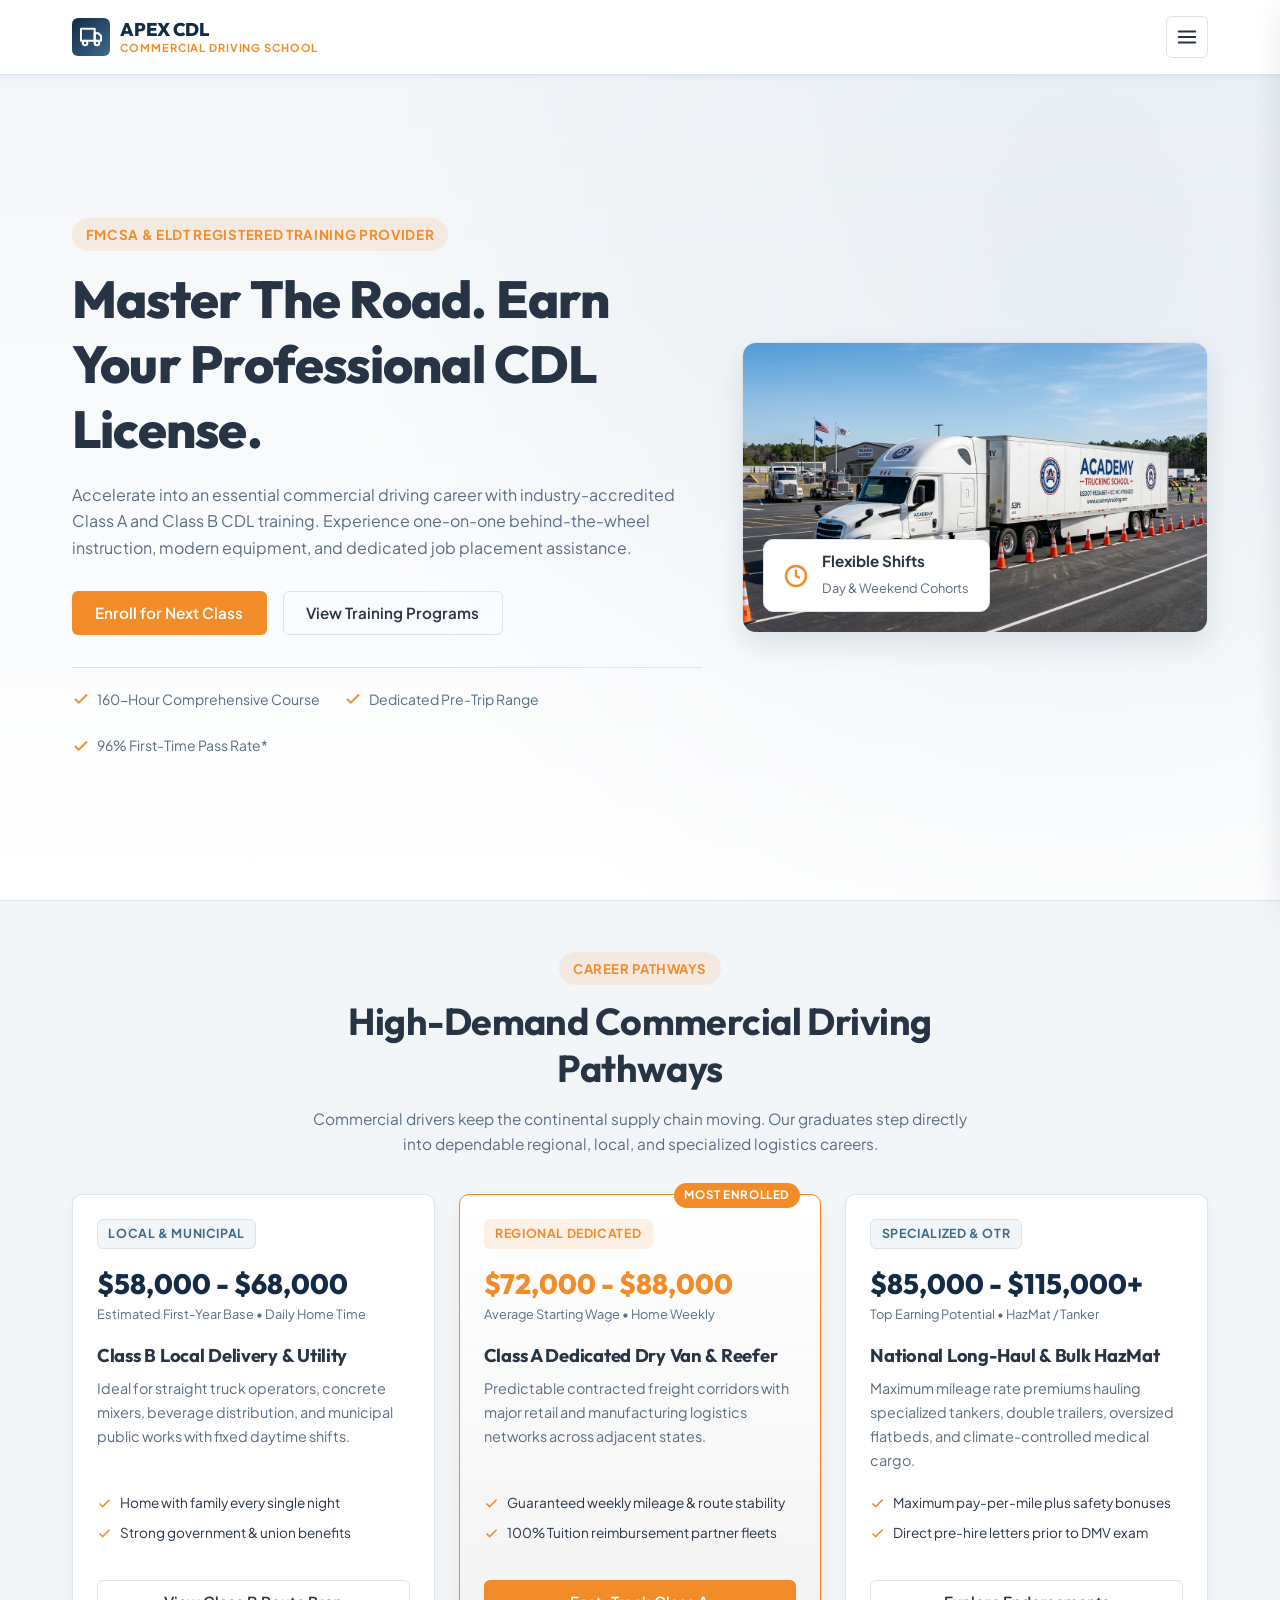
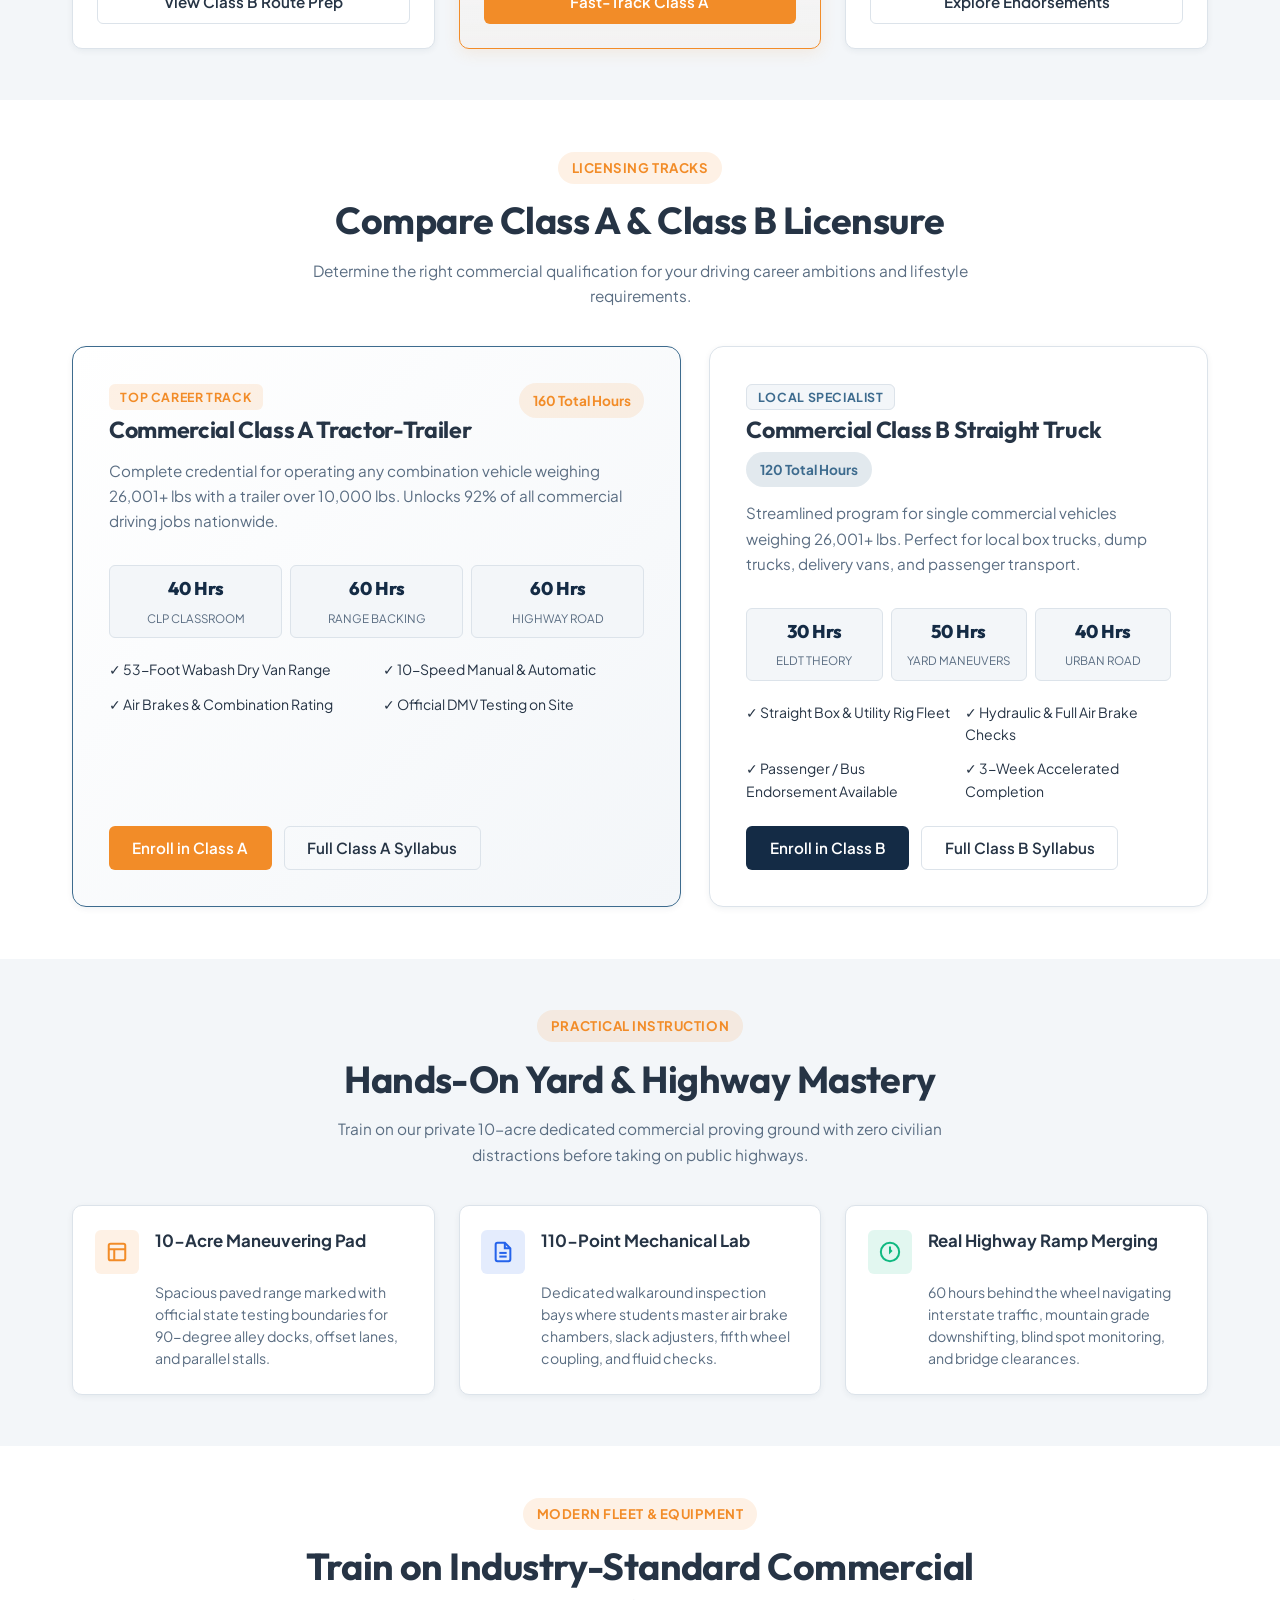
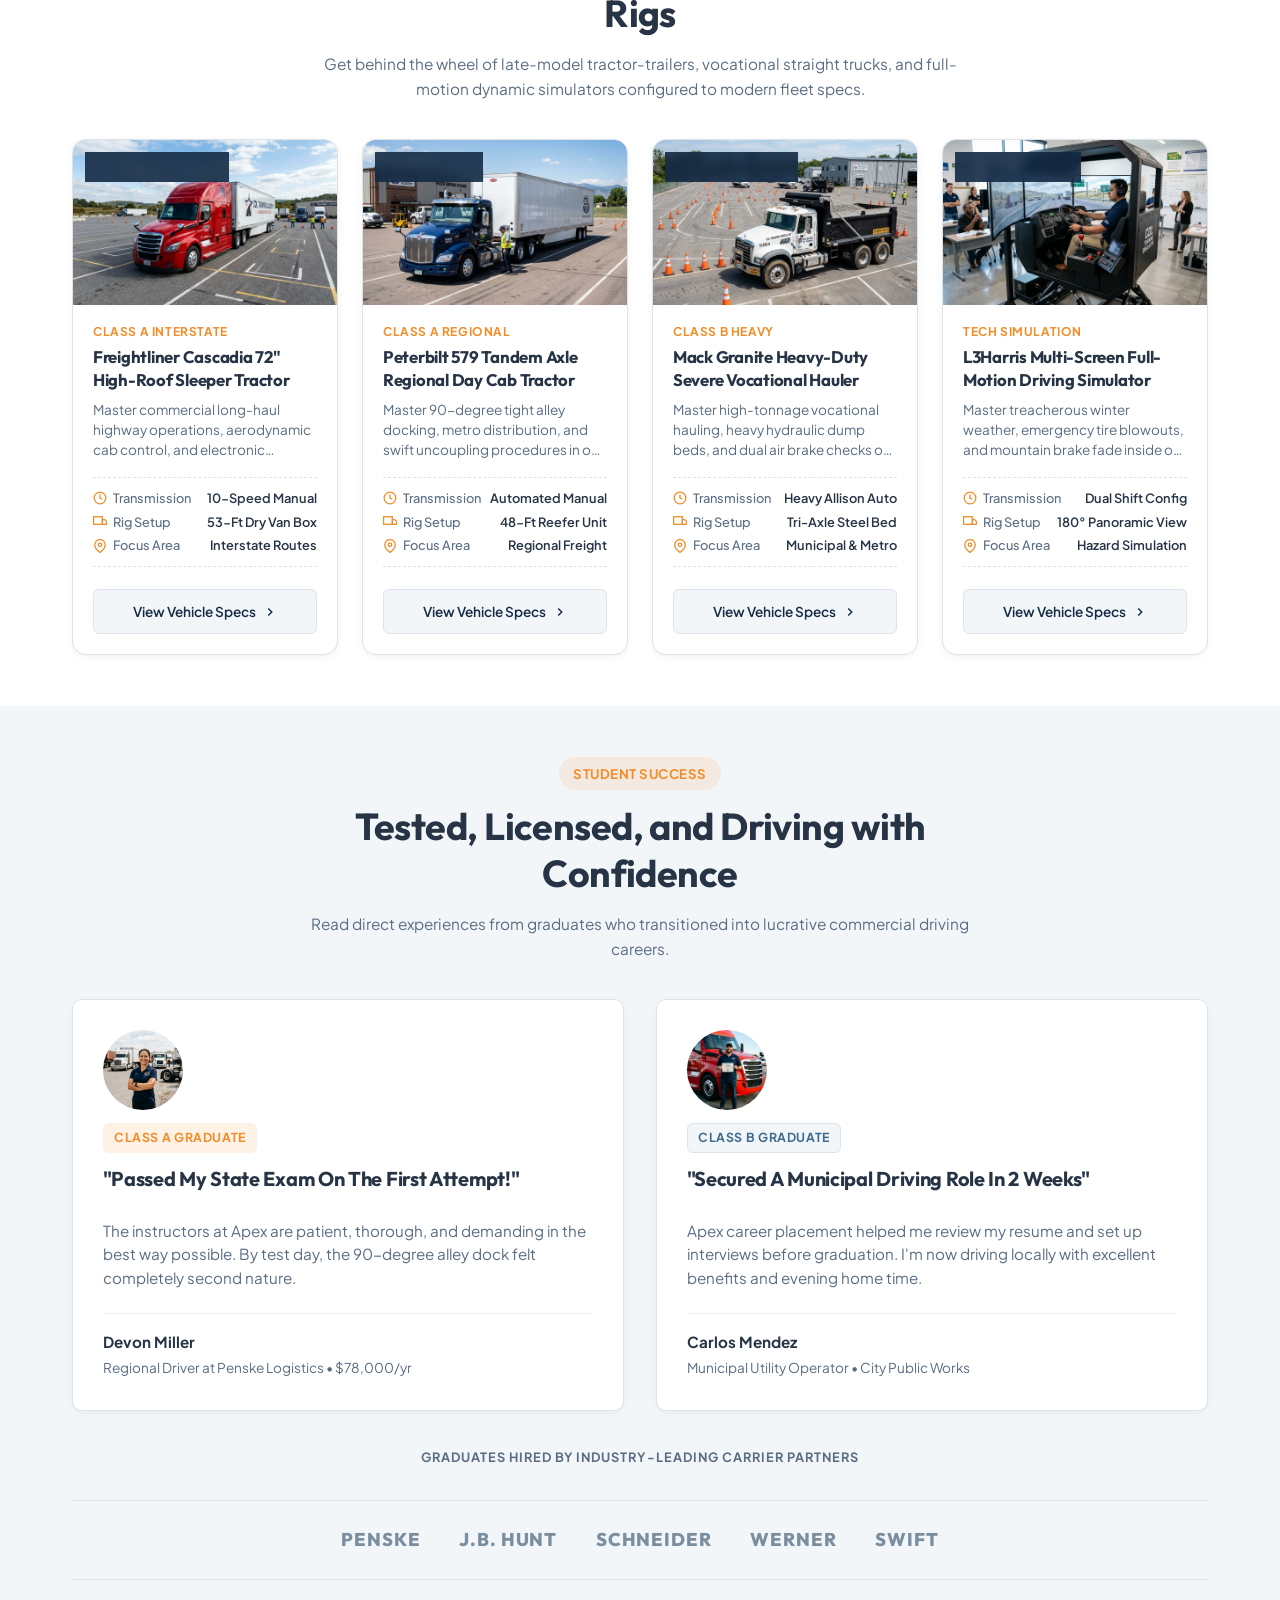
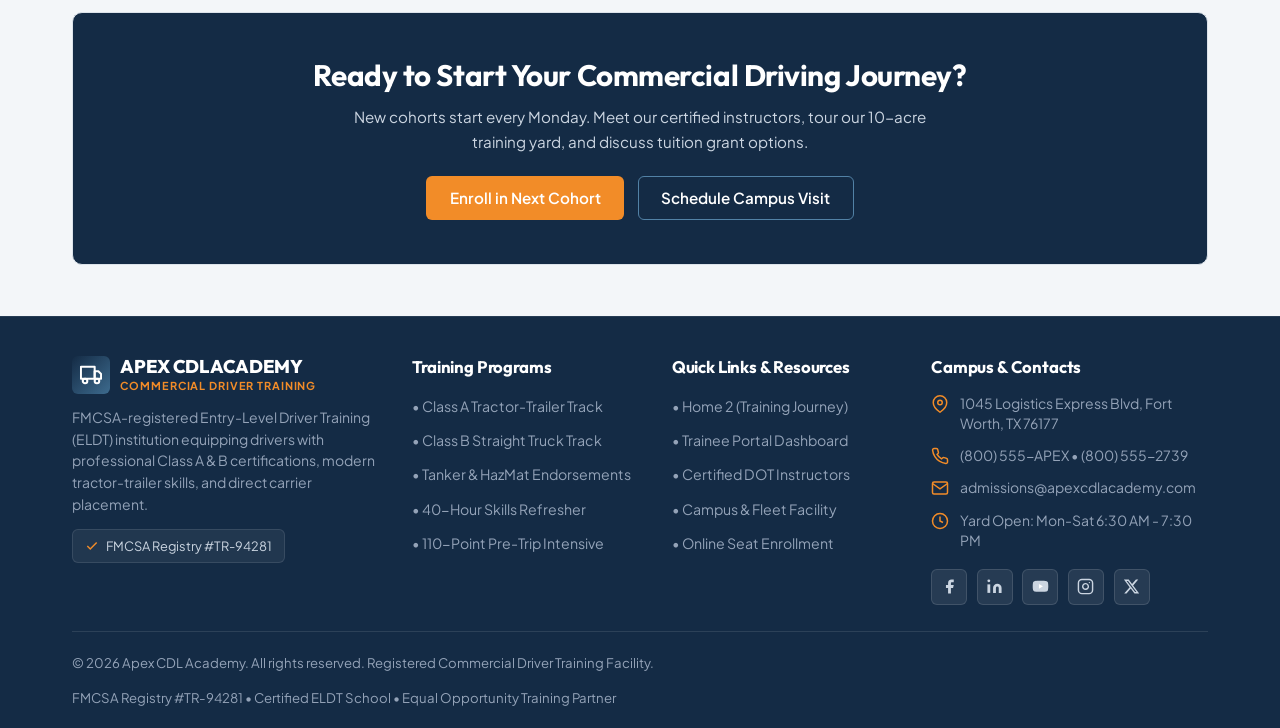
==== commit 384bf9e4: "first commit" ====
--- a/index.html
+++ b/index.html
@@ -96,9 +96,12 @@
       </button>
     </div>
     <ul class="mobile-nav-list">
-      <li>
-        <span class="mobile-nav-link active">Home Options</span>
-        <ul class="mobile-submenu">
+      <li class="mobile-nav-item has-mobile-dropdown">
+        <button type="button" class="mobile-nav-link mobile-dropdown-btn active" id="mobileHomeToggle" aria-expanded="false">
+          <span>Home</span>
+          <svg class="mobile-chevron-icon" width="16" height="16" viewBox="0 0 24 24" fill="none" stroke="currentColor" stroke-width="2.5"><polyline points="6 9 12 15 18 9"></polyline></svg>
+        </button>
+        <ul class="mobile-submenu" id="mobileHomeSubmenu">
           <li><a href="index.html" class="mobile-sublink active">Home 1 (Career Focused)</a></li>
           <li><a href="home-2.html" class="mobile-sublink">Home 2 (Split-Screen)</a></li>
         </ul>
@@ -112,11 +115,12 @@
     <div class="drawer-preferences">
       <span class="drawer-pref-title">Display Settings</span>
       <div class="drawer-pref-group">
-        <button class="tool-btn theme-toggle-btn" type="button" aria-label="Toggle theme">
-          <svg viewBox="0 0 24 24" fill="none" stroke="currentColor" stroke-width="2"><path d="M21 12.79A9 9 0 1 1 11.21 3 7 7 0 0 0 21 12.79z"></path></svg>
-          <span>Theme Mode</span>
+        <button class="tool-btn theme-toggle-btn" type="button" aria-label="Toggle theme" title="Toggle theme">
+          <svg viewBox="0 0 24 24" width="20" height="20" fill="none" stroke="currentColor" stroke-width="2"><path d="M21 12.79A9 9 0 1 1 11.21 3 7 7 0 0 0 21 12.79z"></path></svg>
         </button>
-        <button class="tool-btn dir-toggle-btn" type="button" aria-label="Toggle direction">LTR / RTL</button>
+        <button class="tool-btn dir-toggle-btn" type="button" aria-label="Toggle direction" title="Toggle direction">
+          <svg viewBox="0 0 24 24" width="20" height="20" fill="none" stroke="currentColor" stroke-width="2" stroke-linecap="round" stroke-linejoin="round" aria-hidden="true"><path d="M8 3L4 7l4 4M4 7h16M16 21l4-4-4-4M20 17H4"></path></svg>
+        </button>
       </div>
     </div>
     <div class="drawer-cta">
@@ -404,8 +408,191 @@
       </div>
     </section>
 
-    <!-- SECTION 5: Student Success, Carrier Partners & Final Enrollment CTA -->
-    <section class="content-section" id="homeSection5" aria-labelledby="testimonialsTitle">
+    <!-- SECTION 5: Modern Fleet & Equipment Training Rigs (4 Cards in 1 Row) -->
+    <section class="content-section" id="homeFleetSection" aria-labelledby="fleetShowcaseTitle">
+      <div class="container">
+        <div class="section-header">
+          <span class="section-badge">Modern Fleet & Equipment</span>
+          <h2 class="section-title" id="fleetShowcaseTitle">Train on Industry-Standard Commercial Rigs</h2>
+          <p class="section-description">
+            Get behind the wheel of late-model tractor-trailers, vocational straight trucks, and full-motion dynamic simulators configured to modern fleet specs.
+          </p>
+        </div>
+
+        <div class="fleet-grid-4">
+          <!-- Fleet Card 1: Class A Sleeper Tractor -->
+          <article class="fleet-card" id="fleetCard1">
+            <div class="fleet-card-media">
+              <img src="assets/images/fleet-class-a-sleeper.jpg" alt="Freightliner Cascadia 72-inch Sleeper Semi-Truck on training yard" width="600" height="375" loading="lazy">
+              <span class="fleet-badge-floating">Tractor-Trailer</span>
+            </div>
+            <div class="fleet-card-body">
+              <span class="fleet-card-tag">Class A Interstate</span>
+              <h3 class="fleet-card-title">Freightliner Cascadia 72" High-Roof Sleeper Tractor</h3>
+              <p class="fleet-card-desc">Master commercial long-haul highway operations, aerodynamic cab control, and electronic logbooks in our flagship sleeper rig.</p>
+              <ul class="fleet-card-specs">
+                <li class="fleet-card-spec-item">
+                  <span class="fleet-spec-label">
+                    <svg width="14" height="14" viewBox="0 0 24 24" fill="none" stroke="currentColor" stroke-width="2.2" aria-hidden="true"><circle cx="12" cy="12" r="10"></circle><polyline points="12 6 12 12 16 14"></polyline></svg>
+                    <span>Transmission</span>
+                  </span>
+                  <span class="fleet-spec-val">10-Speed Manual</span>
+                </li>
+                <li class="fleet-card-spec-item">
+                  <span class="fleet-spec-label">
+                    <svg width="14" height="14" viewBox="0 0 24 24" fill="none" stroke="currentColor" stroke-width="2.2" aria-hidden="true"><rect x="1" y="3" width="15" height="13"></rect><polygon points="16 8 20 8 23 11 23 16 16 16 8"></polygon></svg>
+                    <span>Rig Setup</span>
+                  </span>
+                  <span class="fleet-spec-val">53-Ft Dry Van Box</span>
+                </li>
+                <li class="fleet-card-spec-item">
+                  <span class="fleet-spec-label">
+                    <svg width="14" height="14" viewBox="0 0 24 24" fill="none" stroke="currentColor" stroke-width="2.2" aria-hidden="true"><path d="M21 10c0 7-9 13-9 13s-9-6-9-13a9 9 0 0 1 18 0z"></path><circle cx="12" cy="10" r="3"></circle></svg>
+                    <span>Focus Area</span>
+                  </span>
+                  <span class="fleet-spec-val">Interstate Routes</span>
+                </li>
+              </ul>
+              <div class="fleet-card-action">
+                <a href="programs.html" class="fleet-card-btn" id="fleetBtn1">
+                  <span>View Vehicle Specs</span>
+                  <svg width="14" height="14" viewBox="0 0 24 24" fill="none" stroke="currentColor" stroke-width="2.5" aria-hidden="true"><polyline points="9 18 15 12 9 6"></polyline></svg>
+                </a>
+              </div>
+            </div>
+          </article>
+
+          <!-- Fleet Card 2: Class A Regional Day Cab -->
+          <article class="fleet-card" id="fleetCard2">
+            <div class="fleet-card-media">
+              <img src="assets/images/fleet-class-a-daycab.jpg" alt="Peterbilt 579 Tandem Axle Regional Day Cab Tractor on training yard" width="600" height="375" loading="lazy">
+              <span class="fleet-badge-floating">Day-Cab Rig</span>
+            </div>
+            <div class="fleet-card-body">
+              <span class="fleet-card-tag">Class A Regional</span>
+              <h3 class="fleet-card-title">Peterbilt 579 Tandem Axle Regional Day Cab Tractor</h3>
+              <p class="fleet-card-desc">Master 90-degree tight alley docking, metro distribution, and swift uncoupling procedures in our nimble regional day cab truck.</p>
+              <ul class="fleet-card-specs">
+                <li class="fleet-card-spec-item">
+                  <span class="fleet-spec-label">
+                    <svg width="14" height="14" viewBox="0 0 24 24" fill="none" stroke="currentColor" stroke-width="2.2" aria-hidden="true"><circle cx="12" cy="12" r="10"></circle><polyline points="12 6 12 12 16 14"></polyline></svg>
+                    <span>Transmission</span>
+                  </span>
+                  <span class="fleet-spec-val">Automated Manual</span>
+                </li>
+                <li class="fleet-card-spec-item">
+                  <span class="fleet-spec-label">
+                    <svg width="14" height="14" viewBox="0 0 24 24" fill="none" stroke="currentColor" stroke-width="2.2" aria-hidden="true"><rect x="1" y="3" width="15" height="13"></rect><polygon points="16 8 20 8 23 11 23 16 16 16 8"></polygon></svg>
+                    <span>Rig Setup</span>
+                  </span>
+                  <span class="fleet-spec-val">48-Ft Reefer Unit</span>
+                </li>
+                <li class="fleet-card-spec-item">
+                  <span class="fleet-spec-label">
+                    <svg width="14" height="14" viewBox="0 0 24 24" fill="none" stroke="currentColor" stroke-width="2.2" aria-hidden="true"><path d="M21 10c0 7-9 13-9 13s-9-6-9-13a9 9 0 0 1 18 0z"></path><circle cx="12" cy="10" r="3"></circle></svg>
+                    <span>Focus Area</span>
+                  </span>
+                  <span class="fleet-spec-val">Regional Freight</span>
+                </li>
+              </ul>
+              <div class="fleet-card-action">
+                <a href="programs.html" class="fleet-card-btn" id="fleetBtn2">
+                  <span>View Vehicle Specs</span>
+                  <svg width="14" height="14" viewBox="0 0 24 24" fill="none" stroke="currentColor" stroke-width="2.5" aria-hidden="true"><polyline points="9 18 15 12 9 6"></polyline></svg>
+                </a>
+              </div>
+            </div>
+          </article>
+
+          <!-- Fleet Card 3: Class B Heavy Vocational Dump -->
+          <article class="fleet-card" id="fleetCard3">
+            <div class="fleet-card-media">
+              <img src="assets/images/fleet-class-b-dump.jpg" alt="Mack Granite Heavy-Duty Severe Vocational Hauler on training lot" width="600" height="375" loading="lazy">
+              <span class="fleet-badge-floating">Vocational Rig</span>
+            </div>
+            <div class="fleet-card-body">
+              <span class="fleet-card-tag">Class B Heavy</span>
+              <h3 class="fleet-card-title">Mack Granite Heavy-Duty Severe Vocational Hauler</h3>
+              <p class="fleet-card-desc">Master high-tonnage vocational hauling, heavy hydraulic dump beds, and dual air brake checks on our dedicated maneuvers pad.</p>
+              <ul class="fleet-card-specs">
+                <li class="fleet-card-spec-item">
+                  <span class="fleet-spec-label">
+                    <svg width="14" height="14" viewBox="0 0 24 24" fill="none" stroke="currentColor" stroke-width="2.2" aria-hidden="true"><circle cx="12" cy="12" r="10"></circle><polyline points="12 6 12 12 16 14"></polyline></svg>
+                    <span>Transmission</span>
+                  </span>
+                  <span class="fleet-spec-val">Heavy Allison Auto</span>
+                </li>
+                <li class="fleet-card-spec-item">
+                  <span class="fleet-spec-label">
+                    <svg width="14" height="14" viewBox="0 0 24 24" fill="none" stroke="currentColor" stroke-width="2.2" aria-hidden="true"><rect x="1" y="3" width="15" height="13"></rect><polygon points="16 8 20 8 23 11 23 16 16 16 8"></polygon></svg>
+                    <span>Rig Setup</span>
+                  </span>
+                  <span class="fleet-spec-val">Tri-Axle Steel Bed</span>
+                </li>
+                <li class="fleet-card-spec-item">
+                  <span class="fleet-spec-label">
+                    <svg width="14" height="14" viewBox="0 0 24 24" fill="none" stroke="currentColor" stroke-width="2.2" aria-hidden="true"><path d="M21 10c0 7-9 13-9 13s-9-6-9-13a9 9 0 0 1 18 0z"></path><circle cx="12" cy="10" r="3"></circle></svg>
+                    <span>Focus Area</span>
+                  </span>
+                  <span class="fleet-spec-val">Municipal & Metro</span>
+                </li>
+              </ul>
+              <div class="fleet-card-action">
+                <a href="programs.html" class="fleet-card-btn" id="fleetBtn3">
+                  <span>View Vehicle Specs</span>
+                  <svg width="14" height="14" viewBox="0 0 24 24" fill="none" stroke="currentColor" stroke-width="2.5" aria-hidden="true"><polyline points="9 18 15 12 9 6"></polyline></svg>
+                </a>
+              </div>
+            </div>
+          </article>
+
+          <!-- Fleet Card 4: High-Tech Full-Motion Simulator -->
+          <article class="fleet-card" id="fleetCard4">
+            <div class="fleet-card-media">
+              <img src="assets/images/fleet-simulator-lab.jpg" alt="L3Harris Multi-Screen Full-Motion Driving Simulator cockpit" width="600" height="375" loading="lazy">
+              <span class="fleet-badge-floating">Simulator Lab</span>
+            </div>
+            <div class="fleet-card-body">
+              <span class="fleet-card-tag">Tech Simulation</span>
+              <h3 class="fleet-card-title">L3Harris Multi-Screen Full-Motion Driving Simulator</h3>
+              <p class="fleet-card-desc">Master treacherous winter weather, emergency tire blowouts, and mountain brake fade inside our 180-degree motion cockpit lab.</p>
+              <ul class="fleet-card-specs">
+                <li class="fleet-card-spec-item">
+                  <span class="fleet-spec-label">
+                    <svg width="14" height="14" viewBox="0 0 24 24" fill="none" stroke="currentColor" stroke-width="2.2" aria-hidden="true"><circle cx="12" cy="12" r="10"></circle><polyline points="12 6 12 12 16 14"></polyline></svg>
+                    <span>Transmission</span>
+                  </span>
+                  <span class="fleet-spec-val">Dual Shift Config</span>
+                </li>
+                <li class="fleet-card-spec-item">
+                  <span class="fleet-spec-label">
+                    <svg width="14" height="14" viewBox="0 0 24 24" fill="none" stroke="currentColor" stroke-width="2.2" aria-hidden="true"><rect x="1" y="3" width="15" height="13"></rect><polygon points="16 8 20 8 23 11 23 16 16 16 8"></polygon></svg>
+                    <span>Rig Setup</span>
+                  </span>
+                  <span class="fleet-spec-val">180° Panoramic View</span>
+                </li>
+                <li class="fleet-card-spec-item">
+                  <span class="fleet-spec-label">
+                    <svg width="14" height="14" viewBox="0 0 24 24" fill="none" stroke="currentColor" stroke-width="2.2" aria-hidden="true"><path d="M21 10c0 7-9 13-9 13s-9-6-9-13a9 9 0 0 1 18 0z"></path><circle cx="12" cy="10" r="3"></circle></svg>
+                    <span>Focus Area</span>
+                  </span>
+                  <span class="fleet-spec-val">Hazard Simulation</span>
+                </li>
+              </ul>
+              <div class="fleet-card-action">
+                <a href="programs.html" class="fleet-card-btn" id="fleetBtn4">
+                  <span>View Vehicle Specs</span>
+                  <svg width="14" height="14" viewBox="0 0 24 24" fill="none" stroke="currentColor" stroke-width="2.5" aria-hidden="true"><polyline points="9 18 15 12 9 6"></polyline></svg>
+                </a>
+              </div>
+            </div>
+          </article>
+        </div>
+      </div>
+    </section>
+
+    <!-- SECTION 6: Student Success, Carrier Partners & Final Enrollment CTA -->
+    <section class="content-section bg-alt" id="homeSection5" aria-labelledby="testimonialsTitle">
       <div class="container">
         <div class="section-header">
           <span class="section-badge">Student Success</span>
--- a/css/style.css
+++ b/css/style.css
@@ -84,6 +84,23 @@
   --shadow-sm: 0 2px 6px rgba(0, 0, 0, 0.5);
   --shadow-md: 0 6px 16px rgba(0, 0, 0, 0.6);
   --shadow-lg: 0 12px 28px rgba(0, 0, 0, 0.7);
+}
+
+/* Global Dark Mode High Contrast for Titles and Headings */
+[data-theme="dark"] h1,
+[data-theme="dark"] h2,
+[data-theme="dark"] h3,
+[data-theme="dark"] h4,
+[data-theme="dark"] h5,
+[data-theme="dark"] h6 {
+  color: #FFFFFF;
+}
+
+[data-theme="dark"] [style*="color: var(--color-primary)"],
+[data-theme="dark"] [style*="color:var(--color-primary)"],
+[data-theme="dark"] [style*="color: #142B45"],
+[data-theme="dark"] [style*="color:#142B45"] {
+  color: #FFFFFF !important;
 }
 
 /* Base Reset & Box Sizing */
@@ -495,6 +512,15 @@
 .brand-text {
   display: flex;
   flex-direction: column;
+  align-items: flex-start;
+  text-align: left;
+  justify-content: center;
+  gap: 0.15rem;
+}
+
+[dir="rtl"] .brand-text {
+  align-items: flex-end;
+  text-align: right;
 }
 
 .brand-title {
@@ -504,6 +530,12 @@
   color: var(--color-primary);
   line-height: 1.1;
   letter-spacing: -0.02em;
+  margin: 0;
+  text-align: left;
+}
+
+[dir="rtl"] .brand-title {
+  text-align: right;
 }
 
 [data-theme="dark"] .brand-title {
@@ -516,6 +548,13 @@
   letter-spacing: 0.08em;
   color: var(--color-accent);
   font-weight: 700;
+  line-height: 1.1;
+  margin: 0;
+  text-align: left;
+}
+
+[dir="rtl"] .brand-subtitle {
+  text-align: right;
 }
 
 /* Header Utilities (Theme, LTR/RTL, Login, Primary CTA) */
@@ -1310,12 +1349,12 @@
   box-shadow: var(--shadow-md);
 }
 
-.auth-header {
+.auth-card .auth-header {
   text-align: center;
   margin-bottom: 1.75rem;
 }
 
-.auth-header h1 {
+.auth-card .auth-header h1 {
   font-size: 1.75rem;
   margin-bottom: 0.5rem;
 }
@@ -1774,6 +1813,11 @@
   box-shadow: 0 4px 12px rgba(20, 43, 69, 0.2);
 }
 
+.dash-menu-link.active span,
+.dash-menu-link.active strong {
+  color: #FFFFFF !important;
+}
+
 [dir="rtl"] .dash-menu-link.active {
   border-left: none;
   border-right: 4px solid var(--color-accent);
@@ -2101,6 +2145,21 @@
   color: var(--color-accent);
 }
 
+[data-theme="dark"] .badge-purple {
+  background-color: rgba(61, 107, 142, 0.3);
+  color: #90CDF4;
+}
+
+[data-theme="dark"] .badge-green {
+  background-color: rgba(16, 185, 129, 0.25);
+  color: #34D399;
+}
+
+[data-theme="dark"] .badge-blue {
+  background-color: rgba(242, 140, 40, 0.25);
+  color: #F28C28;
+}
+
 /* Dashboard Filter Pills */
 .dash-filter-bar {
   display: flex;
@@ -2123,9 +2182,22 @@
 
 .dash-filter-pill:hover,
 .dash-filter-pill.active {
-  background-color: var(--color-primary);
-  color: #FFFFFF;
-  border-color: var(--color-primary);
+  background-color: var(--color-accent) !important;
+  color: #FFFFFF !important;
+  border-color: var(--color-accent) !important;
+}
+
+[data-theme="dark"] .dash-filter-pill {
+  background-color: var(--bg-card);
+  color: #CBD5E1;
+  border-color: var(--border-color);
+}
+
+[data-theme="dark"] .dash-filter-pill:hover,
+[data-theme="dark"] .dash-filter-pill.active {
+  background-color: var(--color-accent) !important;
+  color: #FFFFFF !important;
+  border-color: var(--color-accent) !important;
 }
 
 /* Dashboard Responsive & Mobile Drawer System */
@@ -2944,41 +3016,102 @@
   font-size: 0.75rem;
 }
 
-/* 5. FAQs Grid (Contact Section 4) */
-.faq-grid {
-  display: grid;
-  grid-template-columns: 1fr;
-  gap: 1.25rem;
-}
-
-@media (min-width: 768px) {
-  .faq-grid {
-    grid-template-columns: repeat(2, 1fr);
-  }
-}
-
-.faq-card {
+/* 5. FAQs Accordion Dropdown (Contact Section 4) */
+.faq-accordion-list {
+  display: flex;
+  flex-direction: column;
+  gap: 0.85rem;
+  max-width: 820px;
+  margin: 0 auto;
+  width: 100%;
+}
+
+.faq-accordion-item {
   background-color: var(--bg-card);
   border: 1px solid var(--border-color);
   border-radius: var(--radius-md);
-  padding: 1.35rem 1.5rem;
+  overflow: hidden;
+  transition: border-color var(--transition-fast), box-shadow var(--transition-fast);
+}
+
+.faq-accordion-item:hover,
+.faq-accordion-item.open {
+  border-color: var(--color-accent);
   box-shadow: var(--shadow-sm);
 }
 
-.faq-card h4 {
-  color: var(--color-primary);
+.faq-accordion-btn {
+  width: 100%;
+  display: flex;
+  align-items: center;
+  justify-content: space-between;
+  padding: 1.15rem 1.4rem;
+  background: transparent;
+  border: none;
+  cursor: pointer;
+  text-align: left;
+  font-family: inherit;
+  gap: 1rem;
+  color: var(--text-main);
+}
+
+[dir="rtl"] .faq-accordion-btn {
+  text-align: right;
+}
+
+.faq-accordion-btn h4 {
+  margin: 0;
   font-size: 1.05rem;
-  margin-bottom: 0.5rem;
-}
-
-[data-theme="dark"] .faq-card h4 {
+  font-weight: 700;
+  color: var(--text-main);
+  transition: color var(--transition-fast);
+  line-height: 1.4;
+}
+
+[data-theme="dark"] .faq-accordion-btn h4 {
   color: #FFFFFF;
 }
 
-.faq-card p {
-  font-size: 0.9rem;
-  line-height: 1.55;
-  margin-bottom: 0;
+.faq-accordion-item.open .faq-accordion-btn h4 {
+  color: var(--color-accent);
+}
+
+.faq-accordion-icon {
+  display: flex;
+  align-items: center;
+  justify-content: center;
+  width: 32px;
+  height: 32px;
+  border-radius: var(--radius-sm);
+  background-color: var(--bg-alt);
+  color: var(--text-muted);
+  flex-shrink: 0;
+  transition: transform var(--transition-fast), background-color var(--transition-fast), color var(--transition-fast);
+}
+
+.faq-accordion-item.open .faq-accordion-icon {
+  transform: rotate(180deg);
+  background-color: var(--color-accent);
+  color: #FFFFFF;
+}
+
+.faq-accordion-body {
+  max-height: 0;
+  overflow: hidden;
+  transition: max-height 0.3s cubic-bezier(0.4, 0, 0.2, 1);
+}
+
+.faq-accordion-item.open .faq-accordion-body {
+  max-height: 400px;
+}
+
+.faq-accordion-content {
+  padding: 0 1.4rem 1.25rem 1.4rem;
+  color: var(--text-muted);
+  font-size: 0.925rem;
+  line-height: 1.6;
+  border-top: 1px dashed var(--border-color-light);
+  padding-top: 1rem;
 }
 
 /* 6. Carrier Partners Logo Bar */
@@ -3508,3 +3641,1231 @@
   100% { left: 100%; }
 }
 
+/* ==========================================================================
+   Fleet Training Showcase - 4 Cards in 1 Row (Responsive & Uniform)
+   ========================================================================== */
+.fleet-grid-4 {
+  display: grid;
+  grid-template-columns: repeat(4, 1fr);
+  gap: 1.5rem;
+  align-items: stretch;
+}
+
+@media (max-width: 1023px) {
+  .fleet-grid-4 {
+    grid-template-columns: repeat(2, 1fr);
+    gap: 1.25rem;
+  }
+}
+
+@media (max-width: 640px) {
+  .fleet-grid-4 {
+    grid-template-columns: 1fr;
+    gap: 1rem;
+  }
+}
+
+.fleet-card {
+  background-color: var(--bg-card);
+  border: 1px solid var(--border-color);
+  border-radius: var(--radius-lg);
+  overflow: hidden;
+  display: flex;
+  flex-direction: column;
+  transition: transform var(--transition-normal), box-shadow var(--transition-normal), border-color var(--transition-normal);
+  box-shadow: var(--shadow-sm);
+  height: 100%;
+}
+
+.fleet-card:hover {
+  transform: translateY(-6px);
+  box-shadow: var(--shadow-lg);
+  border-color: var(--color-accent);
+}
+
+.fleet-card-media {
+  position: relative;
+  width: 100%;
+  aspect-ratio: 16 / 10;
+  overflow: hidden;
+  background-color: var(--bg-alt);
+}
+
+.fleet-card-media img {
+  width: 100%;
+  height: 100%;
+  object-fit: cover;
+  display: block;
+  transition: transform 0.4s ease;
+}
+
+.fleet-card:hover .fleet-card-media img {
+  transform: scale(1.05);
+}
+
+.fleet-badge-floating {
+  position: absolute;
+  top: 0.75rem;
+  left: 0.75rem;
+  background: rgba(20, 43, 69, 0.9);
+  backdrop-filter: blur(4px);
+  color: #FFFFFF;
+  font-size: 0.75rem;
+  font-weight: 700;
+  padding: 0.25rem 0.65rem;
+  border-radius: var(--radius-pill);
+  letter-spacing: 0.03em;
+  text-transform: uppercase;
+  border: 1px solid rgba(255, 255, 255, 0.2);
+}
+
+[dir="rtl"] .fleet-badge-floating {
+  left: auto;
+  right: 0.75rem;
+}
+
+.fleet-card-body {
+  padding: 1.25rem;
+  display: flex;
+  flex-direction: column;
+  flex: 1 1 auto;
+}
+
+.fleet-card-tag {
+  display: inline-block;
+  font-size: 0.75rem;
+  font-weight: 700;
+  text-transform: uppercase;
+  letter-spacing: 0.05em;
+  color: var(--color-accent);
+  margin-bottom: 0.4rem;
+  line-height: 1.2;
+}
+
+.fleet-card-title {
+  font-size: 1.05rem;
+  font-weight: 700;
+  color: var(--text-main);
+  line-height: 1.35;
+  margin-bottom: 0.5rem;
+  display: -webkit-box;
+  -webkit-line-clamp: 2;
+  -webkit-box-orient: vertical;
+  overflow: hidden;
+  min-height: 2.85rem;
+}
+
+.fleet-card-desc {
+  font-size: 0.85rem;
+  color: var(--text-muted);
+  line-height: 1.5;
+  margin-bottom: 1rem;
+  display: -webkit-box;
+  -webkit-line-clamp: 3;
+  -webkit-box-orient: vertical;
+  overflow: hidden;
+  min-height: 3.825rem;
+}
+
+.fleet-card-specs {
+  list-style: none;
+  padding: 0.75rem 0;
+  margin: 0 0 1.15rem 0;
+  border-top: 1px dashed var(--border-color);
+  border-bottom: 1px dashed var(--border-color);
+  display: flex;
+  flex-direction: column;
+  gap: 0.45rem;
+}
+
+.fleet-card-spec-item {
+  display: flex;
+  align-items: center;
+  justify-content: space-between;
+  font-size: 0.8rem;
+  line-height: 1.3;
+}
+
+.fleet-spec-label {
+  color: var(--text-muted);
+  font-weight: 500;
+  display: inline-flex;
+  align-items: center;
+  gap: 0.35rem;
+}
+
+.fleet-spec-label svg {
+  color: var(--color-accent);
+  flex-shrink: 0;
+}
+
+.fleet-spec-val {
+  color: var(--text-main);
+  font-weight: 600;
+  text-align: end;
+}
+
+.fleet-card-action {
+  margin-top: auto;
+  padding-top: 0.25rem;
+}
+
+.fleet-card-btn {
+  width: 100%;
+  display: inline-flex;
+  align-items: center;
+  justify-content: center;
+  gap: 0.45rem;
+  padding: 0.65rem 1rem;
+  font-size: 0.85rem;
+  font-weight: 600;
+  border-radius: var(--radius-sm);
+  background-color: var(--bg-alt);
+  color: var(--color-primary);
+  border: 1px solid var(--border-color);
+  text-decoration: none;
+  transition: all var(--transition-fast);
+}
+
+.fleet-card:hover .fleet-card-btn {
+  background-color: var(--color-primary);
+  color: #FFFFFF;
+  border-color: var(--color-primary);
+}
+
+[data-theme="dark"] .fleet-card-btn {
+  background-color: rgba(255, 255, 255, 0.06);
+  color: #E2E8F0;
+  border-color: var(--border-color);
+}
+
+[data-theme="dark"] .fleet-card:hover .fleet-card-btn {
+  background-color: var(--color-accent);
+  color: #FFFFFF;
+  border-color: var(--color-accent);
+}
+
+/* ==========================================================================
+   Home 2 - 4-Stage Alternating Roadmap Journey (Images + Zigzag Pathway)
+   ========================================================================== */
+.roadmap-stepper-bar {
+  display: flex;
+  align-items: center;
+  justify-content: space-between;
+  background-color: var(--bg-card);
+  border: 1px solid var(--border-color);
+  border-radius: var(--radius-lg);
+  padding: 1.15rem clamp(1rem, 2.5vw, 2.25rem);
+  margin-bottom: clamp(2rem, 4vw, 3.25rem);
+  box-shadow: var(--shadow-sm);
+  overflow-x: auto;
+  gap: 0.75rem;
+}
+
+.stepper-step {
+  display: flex;
+  align-items: center;
+  gap: 0.75rem;
+  flex-shrink: 0;
+}
+
+.stepper-step-num {
+  width: 38px;
+  height: 38px;
+  border-radius: 50%;
+  background: var(--color-accent-subtle);
+  color: var(--color-accent);
+  font-weight: 800;
+  font-family: var(--font-heading);
+  display: flex;
+  align-items: center;
+  justify-content: center;
+  font-size: 0.95rem;
+  border: 2px solid var(--color-accent);
+}
+
+.stepper-step-text {
+  display: flex;
+  flex-direction: column;
+}
+
+.stepper-step-text strong {
+  font-size: 0.885rem;
+  color: var(--text-main);
+  line-height: 1.25;
+}
+
+.stepper-step-text span {
+  font-size: 0.775rem;
+  color: var(--text-muted);
+}
+
+.stepper-divider {
+  flex: 1 1 20px;
+  height: 2px;
+  background: repeating-linear-gradient(
+    to right,
+    var(--color-accent) 0,
+    var(--color-accent) 6px,
+    transparent 6px,
+    transparent 12px
+  );
+  min-width: 20px;
+}
+
+.roadmap-timeline-wrapper {
+  position: relative;
+  max-width: 1100px;
+  margin: 0 auto;
+}
+
+/* Central vertical dashed highway road line on desktop */
+.roadmap-timeline-wrapper::before {
+  content: '';
+  position: absolute;
+  top: 50px;
+  bottom: 50px;
+  left: 50%;
+  width: 4px;
+  background: repeating-linear-gradient(
+    to bottom,
+    var(--color-accent) 0,
+    var(--color-accent) 14px,
+    transparent 14px,
+    transparent 24px
+  );
+  transform: translateX(-50%);
+  z-index: 1;
+  opacity: 0.85;
+}
+
+[dir="rtl"] .roadmap-timeline-wrapper::before {
+  left: 50%;
+  right: auto;
+}
+
+.roadmap-stage-item {
+  position: relative;
+  display: grid;
+  grid-template-columns: 1fr 1fr;
+  align-items: center;
+  gap: clamp(2rem, 5vw, 4.5rem);
+  margin-bottom: clamp(3rem, 6vw, 5rem);
+  z-index: 2;
+}
+
+.roadmap-stage-item:last-child {
+  margin-bottom: 0;
+}
+
+@media (min-width: 992px) {
+  .roadmap-stage-item:nth-child(even) .roadmap-stage-card {
+    order: -1;
+  }
+}
+
+/* Center node pin */
+.roadmap-stage-pin {
+  position: absolute;
+  left: 50%;
+  top: 50%;
+  transform: translate(-50%, -50%);
+  width: 50px;
+  height: 50px;
+  border-radius: 50%;
+  background: var(--color-primary);
+  color: #FFFFFF;
+  border: 4px solid var(--bg-main);
+  box-shadow: 0 0 0 3px var(--color-accent), var(--shadow-md);
+  display: flex;
+  align-items: center;
+  justify-content: center;
+  font-family: var(--font-heading);
+  font-weight: 800;
+  font-size: 1.15rem;
+  z-index: 3;
+  transition: transform var(--transition-normal);
+}
+
+.roadmap-stage-item:hover .roadmap-stage-pin {
+  transform: translate(-50%, -50%) scale(1.12);
+}
+
+[data-theme="dark"] .roadmap-stage-pin {
+  border-color: var(--bg-main);
+  background: var(--color-accent);
+  color: #142B45;
+  box-shadow: 0 0 0 3px rgba(242, 140, 40, 0.5), var(--shadow-md);
+}
+
+.roadmap-stage-media {
+  position: relative;
+  border-radius: var(--radius-lg);
+  overflow: hidden;
+  box-shadow: var(--shadow-md);
+  border: 1px solid var(--border-color);
+  aspect-ratio: 4 / 3;
+  background-color: var(--bg-alt);
+}
+
+.roadmap-stage-media img {
+  width: 100%;
+  height: 100%;
+  object-fit: cover;
+  display: block;
+  transition: transform 0.45s ease;
+}
+
+.roadmap-stage-item:hover .roadmap-stage-media img {
+  transform: scale(1.06);
+}
+
+.roadmap-media-badge {
+  position: absolute;
+  bottom: 0.85rem;
+  left: 0.85rem;
+  background: rgba(20, 43, 69, 0.92);
+  backdrop-filter: blur(6px);
+  color: #FFFFFF;
+  font-size: 0.775rem;
+  font-weight: 700;
+  padding: 0.35rem 0.8rem;
+  border-radius: var(--radius-pill);
+  display: inline-flex;
+  align-items: center;
+  gap: 0.45rem;
+  border: 1px solid rgba(255, 255, 255, 0.25);
+  box-shadow: var(--shadow-sm);
+}
+
+[dir="rtl"] .roadmap-media-badge {
+  left: auto;
+  right: 0.85rem;
+}
+
+.roadmap-stage-card {
+  background-color: var(--bg-card);
+  border: 1px solid var(--border-color);
+  border-radius: var(--radius-lg);
+  padding: clamp(1.5rem, 2.75vw, 2.25rem);
+  box-shadow: var(--shadow-sm);
+  transition: transform var(--transition-normal), box-shadow var(--transition-normal), border-color var(--transition-normal);
+  display: flex;
+  flex-direction: column;
+}
+
+.roadmap-stage-item:hover .roadmap-stage-card {
+  transform: translateY(-5px);
+  box-shadow: var(--shadow-lg);
+  border-color: var(--color-accent);
+}
+
+.roadmap-phase-tag {
+  display: inline-flex;
+  align-items: center;
+  gap: 0.4rem;
+  font-size: 0.75rem;
+  font-weight: 700;
+  text-transform: uppercase;
+  letter-spacing: 0.05em;
+  color: var(--color-accent);
+  background-color: var(--color-accent-subtle);
+  padding: 0.3rem 0.75rem;
+  border-radius: var(--radius-pill);
+  margin-bottom: 0.75rem;
+  align-self: flex-start;
+}
+
+.roadmap-stage-card h3 {
+  font-size: clamp(1.2rem, 1.8vw, 1.45rem);
+  font-weight: 700;
+  color: var(--text-main);
+  margin-bottom: 0.75rem;
+  line-height: 1.3;
+}
+
+.roadmap-stage-card p {
+  font-size: 0.925rem;
+  color: var(--text-muted);
+  line-height: 1.6;
+  margin-bottom: 1.15rem;
+}
+
+.roadmap-skills-tags {
+  display: flex;
+  flex-wrap: wrap;
+  gap: 0.45rem;
+  margin-bottom: 1.25rem;
+}
+
+.roadmap-skill-pill {
+  font-size: 0.775rem;
+  font-weight: 600;
+  color: var(--text-main);
+  background-color: var(--bg-alt);
+  border: 1px solid var(--border-color);
+  padding: 0.3rem 0.65rem;
+  border-radius: var(--radius-sm);
+  display: inline-flex;
+  align-items: center;
+  gap: 0.3rem;
+}
+
+.roadmap-deliverable-box {
+  margin-top: auto;
+  display: flex;
+  align-items: center;
+  gap: 0.75rem;
+  padding: 0.85rem 1.15rem;
+  background-color: var(--bg-alt);
+  border-radius: var(--radius-md);
+  border-left: 4px solid var(--color-accent);
+  font-size: 0.85rem;
+  font-weight: 700;
+  color: var(--text-main);
+}
+
+[dir="rtl"] .roadmap-deliverable-box {
+  border-left: none;
+  border-right: 4px solid var(--color-accent);
+}
+
+.roadmap-deliverable-box svg {
+  color: var(--color-accent);
+  flex-shrink: 0;
+}
+
+/* Responsive Breakpoints for Roadmap Journey */
+@media (max-width: 991px) {
+  .roadmap-timeline-wrapper::before {
+    left: 24px;
+    transform: none;
+  }
+
+  [dir="rtl"] .roadmap-timeline-wrapper::before {
+    left: auto;
+    right: 24px;
+  }
+
+  .roadmap-stage-item {
+    grid-template-columns: 1fr;
+    gap: 1.25rem;
+    padding-left: 56px;
+    margin-bottom: 2.75rem;
+  }
+
+  [dir="rtl"] .roadmap-stage-item {
+    padding-left: 0;
+    padding-right: 56px;
+  }
+
+  .roadmap-stage-pin {
+    left: 24px;
+    top: 24px;
+    transform: translate(-50%, 0);
+    width: 42px;
+    height: 42px;
+    font-size: 1rem;
+  }
+
+  .roadmap-stage-item:hover .roadmap-stage-pin {
+    transform: translate(-50%, 0) scale(1.1);
+  }
+
+  [dir="rtl"] .roadmap-stage-pin {
+    left: auto;
+    right: 24px;
+    transform: translate(50%, 0);
+  }
+
+  [dir="rtl"] .roadmap-stage-item:hover .roadmap-stage-pin {
+    transform: translate(50%, 0) scale(1.1);
+  }
+
+  /* Keep media on top for all cards on mobile/tablet */
+  .roadmap-stage-item:nth-child(even) .roadmap-stage-card {
+    order: 2;
+  }
+  .roadmap-stage-item:nth-child(even) .roadmap-stage-media {
+    order: 1;
+  }
+}
+
+@media (max-width: 540px) {
+  .roadmap-timeline-wrapper::before {
+    display: none;
+  }
+
+  .roadmap-stage-item {
+    padding-left: 0;
+  }
+
+  [dir="rtl"] .roadmap-stage-item {
+    padding-right: 0;
+  }
+
+  .roadmap-stage-pin {
+    position: static;
+    transform: none !important;
+    margin-bottom: 0.75rem;
+    width: 38px;
+    height: 38px;
+  }
+}
+
+/* ==========================================================================
+   Programs - Carrier Sponsorship & Tuition Funding Showcase
+   Asymmetric Bento & Split Feature Layout
+   ========================================================================== */
+.sponsorship-showcase-grid {
+  display: grid;
+  grid-template-columns: 1.15fr 0.85fr;
+  gap: 1.75rem;
+  align-items: stretch;
+  margin-bottom: 2rem;
+}
+
+@media (max-width: 991px) {
+  .sponsorship-showcase-grid {
+    grid-template-columns: 1fr;
+    gap: 1.5rem;
+  }
+}
+
+/* Feature Spotlight Hero Card (Left) */
+.sponsorship-hero-card {
+  background-color: var(--bg-card);
+  border: 1px solid var(--border-color);
+  border-radius: var(--radius-lg);
+  overflow: hidden;
+  box-shadow: var(--shadow-md);
+  display: flex;
+  flex-direction: column;
+  height: 100%;
+  transition: transform var(--transition-normal), box-shadow var(--transition-normal);
+}
+
+.sponsorship-hero-card:hover {
+  transform: translateY(-4px);
+  box-shadow: var(--shadow-lg);
+}
+
+.sponsorship-hero-media {
+  position: relative;
+  width: 100%;
+  aspect-ratio: 16 / 9;
+  overflow: hidden;
+  background-color: var(--bg-alt);
+}
+
+.sponsorship-hero-media img {
+  width: 100%;
+  height: 100%;
+  object-fit: cover;
+  display: block;
+  transition: transform 0.45s ease;
+}
+
+.sponsorship-hero-card:hover .sponsorship-hero-media img {
+  transform: scale(1.05);
+}
+
+.sponsorship-media-pill {
+  position: absolute;
+  top: 1rem;
+  left: 1rem;
+  background: rgba(20, 43, 69, 0.92);
+  backdrop-filter: blur(6px);
+  color: #FFFFFF;
+  padding: 0.35rem 0.85rem;
+  border-radius: var(--radius-pill);
+  font-size: 0.775rem;
+  font-weight: 700;
+  text-transform: uppercase;
+  letter-spacing: 0.05em;
+  border: 1px solid rgba(255, 255, 255, 0.25);
+  display: inline-flex;
+  align-items: center;
+  gap: 0.45rem;
+}
+
+[dir="rtl"] .sponsorship-media-pill {
+  left: auto;
+  right: 1rem;
+}
+
+.sponsorship-media-badge-bottom {
+  position: absolute;
+  bottom: 1rem;
+  left: 1rem;
+  background: rgba(16, 185, 129, 0.95);
+  backdrop-filter: blur(6px);
+  color: #FFFFFF;
+  padding: 0.4rem 0.9rem;
+  border-radius: var(--radius-pill);
+  font-size: 0.825rem;
+  font-weight: 700;
+  box-shadow: var(--shadow-sm);
+  display: inline-flex;
+  align-items: center;
+  gap: 0.45rem;
+}
+
+[dir="rtl"] .sponsorship-media-badge-bottom {
+  left: auto;
+  right: 1rem;
+}
+
+.sponsorship-hero-body {
+  padding: clamp(1.5rem, 2.5vw, 2.25rem);
+  display: flex;
+  flex-direction: column;
+  flex: 1 1 auto;
+}
+
+.sponsorship-hero-body h3 {
+  font-size: clamp(1.3rem, 2vw, 1.65rem);
+  font-weight: 800;
+  color: var(--text-main);
+  margin-bottom: 0.65rem;
+  line-height: 1.25;
+}
+
+.sponsorship-hero-body p {
+  font-size: 0.925rem;
+  color: var(--text-muted);
+  line-height: 1.6;
+  margin-bottom: 1.25rem;
+}
+
+.sponsorship-partners-strip {
+  display: flex;
+  flex-wrap: wrap;
+  align-items: center;
+  gap: 0.5rem;
+  margin-bottom: 1.5rem;
+  padding: 0.75rem 1rem;
+  background-color: var(--bg-alt);
+  border-radius: var(--radius-sm);
+  border: 1px solid var(--border-color);
+}
+
+.sponsorship-partner-label {
+  font-size: 0.75rem;
+  font-weight: 700;
+  color: var(--text-muted);
+  text-transform: uppercase;
+  letter-spacing: 0.05em;
+}
+
+.sponsorship-partner-tag {
+  font-size: 0.8rem;
+  font-weight: 800;
+  color: var(--color-primary);
+  background-color: var(--bg-card);
+  padding: 0.2rem 0.55rem;
+  border-radius: var(--radius-sm);
+  border: 1px solid var(--border-color);
+}
+
+[data-theme="dark"] .sponsorship-partner-tag {
+  color: #FFFFFF;
+}
+
+.sponsorship-hero-actions {
+  margin-top: auto;
+  display: flex;
+  flex-wrap: wrap;
+  gap: 0.75rem;
+}
+
+/* Stacked Funding Track Cards (Right) */
+.sponsorship-stack-column {
+  display: flex;
+  flex-direction: column;
+  justify-content: center;
+  gap: 1.25rem;
+  height: 100%;
+}
+
+.funding-track-card {
+  background-color: var(--bg-card);
+  border: 1px solid var(--border-color);
+  border-radius: var(--radius-md);
+  padding: 1.35rem 1.45rem;
+  box-shadow: var(--shadow-sm);
+  transition: transform var(--transition-fast), border-color var(--transition-fast), box-shadow var(--transition-fast);
+  position: relative;
+  display: flex;
+  flex-direction: column;
+}
+
+.funding-track-card:hover {
+  transform: translateX(4px);
+  border-color: var(--color-accent);
+  box-shadow: var(--shadow-md);
+}
+
+[dir="rtl"] .funding-track-card:hover {
+  transform: translateX(-4px);
+}
+
+.funding-track-card.highlight {
+  border-color: var(--color-accent);
+  background: linear-gradient(135deg, var(--bg-card) 0%, rgba(242, 140, 40, 0.04) 100%);
+}
+
+.funding-track-top {
+  display: flex;
+  align-items: center;
+  justify-content: space-between;
+  gap: 0.5rem;
+  margin-bottom: 0.5rem;
+}
+
+.funding-track-badge {
+  font-size: 0.725rem;
+  font-weight: 700;
+  text-transform: uppercase;
+  letter-spacing: 0.05em;
+  padding: 0.2rem 0.6rem;
+  border-radius: var(--radius-pill);
+}
+
+.funding-track-badge.orange {
+  background-color: var(--color-accent-subtle);
+  color: var(--color-accent);
+}
+
+.funding-track-badge.green {
+  background-color: rgba(16, 185, 129, 0.12);
+  color: #10B981;
+}
+
+.funding-track-badge.blue {
+  background-color: rgba(37, 99, 235, 0.12);
+  color: #2563EB;
+}
+
+.funding-track-amount {
+  font-family: var(--font-heading);
+  font-weight: 800;
+  font-size: 1.1rem;
+  color: var(--color-primary);
+}
+
+[data-theme="dark"] .funding-track-amount {
+  color: #FFFFFF;
+}
+
+.funding-track-card h4 {
+  font-size: 1.05rem;
+  font-weight: 700;
+  color: var(--text-main);
+  margin-bottom: 0.35rem;
+}
+
+.funding-track-card p {
+  font-size: 0.85rem;
+  color: var(--text-muted);
+  line-height: 1.5;
+  margin-bottom: 0.75rem;
+}
+
+.funding-track-perks {
+  display: flex;
+  flex-wrap: wrap;
+  gap: 0.75rem;
+  font-size: 0.775rem;
+  color: var(--text-main);
+  font-weight: 600;
+}
+
+.funding-track-perks span {
+  display: inline-flex;
+  align-items: center;
+  gap: 0.3rem;
+}
+
+.funding-track-perks span svg {
+  color: var(--color-accent);
+}
+
+/* Bottom Advisor Counseling Callout Bar */
+.sponsorship-advisor-bar {
+  display: grid;
+  grid-template-columns: auto 1fr auto;
+  align-items: center;
+  gap: 1.5rem;
+  background-color: var(--bg-card);
+  border: 1px solid var(--border-color);
+  border-radius: var(--radius-lg);
+  padding: 1.25rem 1.75rem;
+  box-shadow: var(--shadow-sm);
+}
+
+@media (max-width: 768px) {
+  .sponsorship-advisor-bar {
+    grid-template-columns: 1fr;
+    text-align: center;
+    gap: 1rem;
+  }
+  .sponsorship-advisor-thumb {
+    margin: 0 auto;
+  }
+}
+
+.sponsorship-advisor-thumb {
+  width: 76px;
+  height: 76px;
+  border-radius: var(--radius-md);
+  overflow: hidden;
+  border: 2px solid var(--border-color);
+  flex-shrink: 0;
+}
+
+.sponsorship-advisor-thumb img {
+  width: 100%;
+  height: 100%;
+  object-fit: cover;
+}
+
+.sponsorship-advisor-text strong {
+  display: block;
+  font-size: 1.05rem;
+  color: var(--text-main);
+  margin-bottom: 0.25rem;
+}
+
+.sponsorship-advisor-text p {
+  font-size: 0.875rem;
+  color: var(--text-muted);
+  line-height: 1.5;
+}
+
+/* ==========================================================================
+   About Page - The Apex Independence Guarantee & Proving Ground Showcase
+   Panoramic Aerial + 3-Dimensional Guarantee Cards + Alum Spotlight
+   ========================================================================== */
+.about-panoramic-card {
+  position: relative;
+  width: 100%;
+  aspect-ratio: 21 / 9;
+  min-height: 280px;
+  max-height: 440px;
+  border-radius: var(--radius-lg);
+  overflow: hidden;
+  box-shadow: var(--shadow-md);
+  border: 1px solid var(--border-color);
+  margin-bottom: 2rem;
+  background-color: var(--bg-alt);
+}
+
+@media (max-width: 768px) {
+  .about-panoramic-card {
+    aspect-ratio: 16 / 10;
+    min-height: 220px;
+  }
+}
+
+.about-panoramic-card img {
+  width: 100%;
+  height: 100%;
+  object-fit: cover;
+  display: block;
+  transition: transform 0.5s ease;
+}
+
+.about-panoramic-card:hover img {
+  transform: scale(1.03);
+}
+
+.about-pano-overlay-top {
+  position: absolute;
+  top: 1rem;
+  left: 1rem;
+  right: 1rem;
+  display: flex;
+  flex-wrap: wrap;
+  justify-content: space-between;
+  gap: 0.5rem;
+  pointer-events: none;
+}
+
+.about-pano-tag {
+  background: rgba(20, 43, 69, 0.92);
+  backdrop-filter: blur(6px);
+  color: #FFFFFF;
+  padding: 0.35rem 0.85rem;
+  border-radius: var(--radius-pill);
+  font-size: 0.775rem;
+  font-weight: 700;
+  letter-spacing: 0.04em;
+  text-transform: uppercase;
+  border: 1px solid rgba(255, 255, 255, 0.2);
+  display: inline-flex;
+  align-items: center;
+  gap: 0.45rem;
+  pointer-events: auto;
+}
+
+.about-pano-tag.accent {
+  background: rgba(242, 140, 40, 0.95);
+  color: #FFFFFF;
+  border-color: rgba(255, 255, 255, 0.3);
+}
+
+.about-pano-overlay-bottom {
+  position: absolute;
+  bottom: 1rem;
+  left: 1rem;
+  right: 1rem;
+  background: rgba(20, 43, 69, 0.92);
+  backdrop-filter: blur(8px);
+  border: 1px solid rgba(255, 255, 255, 0.2);
+  border-radius: var(--radius-md);
+  padding: 0.85rem 1.25rem;
+  display: grid;
+  grid-template-columns: repeat(4, 1fr);
+  gap: 1rem;
+  color: #FFFFFF;
+}
+
+@media (max-width: 768px) {
+  .about-pano-overlay-bottom {
+    display: none;
+  }
+}
+
+.about-pano-stat-item {
+  text-align: center;
+  border-right: 1px solid rgba(255, 255, 255, 0.15);
+  padding: 0 0.5rem;
+}
+
+.about-pano-stat-item:last-child {
+  border-right: none;
+}
+
+[dir="rtl"] .about-pano-stat-item {
+  border-right: none;
+  border-left: 1px solid rgba(255, 255, 255, 0.15);
+}
+
+[dir="rtl"] .about-pano-stat-item:last-child {
+  border-left: none;
+}
+
+.about-pano-stat-num {
+  font-family: var(--font-heading);
+  font-weight: 800;
+  font-size: 1.15rem;
+  color: var(--color-accent);
+  line-height: 1.1;
+  display: block;
+}
+
+.about-pano-stat-label {
+  font-size: 0.725rem;
+  color: #CBD5E1;
+  text-transform: uppercase;
+  letter-spacing: 0.05em;
+  font-weight: 600;
+}
+
+/* 3-Column Guarantees Grid */
+.about-guarantees-grid {
+  display: grid;
+  grid-template-columns: repeat(3, 1fr);
+  gap: 1.5rem;
+  margin-bottom: 2rem;
+}
+
+@media (max-width: 991px) {
+  .about-guarantees-grid {
+    grid-template-columns: 1fr;
+    gap: 1.25rem;
+  }
+}
+
+.about-guarantee-card {
+  background-color: var(--bg-card);
+  border: 1px solid var(--border-color);
+  border-radius: var(--radius-lg);
+  padding: clamp(1.4rem, 2vw, 1.85rem);
+  box-shadow: var(--shadow-sm);
+  display: flex;
+  flex-direction: column;
+  transition: transform var(--transition-normal), box-shadow var(--transition-normal), border-color var(--transition-normal);
+  position: relative;
+  overflow: hidden;
+}
+
+.about-guarantee-card:hover {
+  transform: translateY(-5px);
+  box-shadow: var(--shadow-lg);
+  border-color: var(--color-accent);
+}
+
+.about-guarantee-card::before {
+  content: '';
+  position: absolute;
+  top: 0;
+  left: 0;
+  right: 0;
+  height: 4px;
+  background: var(--color-secondary);
+}
+
+.about-guarantee-card.highlight::before {
+  background: var(--color-accent);
+}
+
+.about-guarantee-head {
+  display: flex;
+  align-items: center;
+  justify-content: space-between;
+  margin-bottom: 1rem;
+}
+
+.about-guarantee-icon {
+  width: 44px;
+  height: 44px;
+  border-radius: var(--radius-sm);
+  background-color: var(--color-accent-subtle);
+  color: var(--color-accent);
+  display: flex;
+  align-items: center;
+  justify-content: center;
+}
+
+.about-guarantee-badge {
+  font-size: 0.725rem;
+  font-weight: 700;
+  text-transform: uppercase;
+  letter-spacing: 0.05em;
+  padding: 0.25rem 0.65rem;
+  border-radius: var(--radius-pill);
+  background-color: var(--bg-alt);
+  color: var(--text-muted);
+  border: 1px solid var(--border-color);
+}
+
+.about-guarantee-card.highlight .about-guarantee-badge {
+  background-color: var(--color-accent-subtle);
+  color: var(--color-accent);
+  border-color: rgba(242, 140, 40, 0.3);
+}
+
+.about-guarantee-card h3 {
+  font-size: 1.2rem;
+  font-weight: 700;
+  color: var(--text-main);
+  margin-bottom: 0.65rem;
+  line-height: 1.3;
+}
+
+.about-guarantee-card p {
+  font-size: 0.885rem;
+  color: var(--text-muted);
+  line-height: 1.6;
+  margin-bottom: 1.25rem;
+}
+
+.about-guarantee-checklist {
+  list-style: none;
+  padding: 0;
+  margin: auto 0 0 0;
+  display: flex;
+  flex-direction: column;
+  gap: 0.5rem;
+  border-top: 1px dashed var(--border-color);
+  padding-top: 1rem;
+}
+
+.about-guarantee-checklist li {
+  font-size: 0.825rem;
+  color: var(--text-main);
+  font-weight: 600;
+  display: flex;
+  align-items: center;
+  gap: 0.45rem;
+}
+
+.about-guarantee-checklist li svg {
+  color: #10B981;
+  flex-shrink: 0;
+}
+
+/* Bottom Alum Success Spotlight Bar */
+.about-alum-bar {
+  display: grid;
+  grid-template-columns: 260px 1fr;
+  align-items: center;
+  gap: 1.75rem;
+  background-color: var(--bg-card);
+  border: 1px solid var(--border-color);
+  border-radius: var(--radius-lg);
+  overflow: hidden;
+  box-shadow: var(--shadow-sm);
+}
+
+@media (max-width: 860px) {
+  .about-alum-bar {
+    grid-template-columns: 1fr;
+  }
+}
+
+.about-alum-media {
+  width: 100%;
+  height: 100%;
+  min-height: 180px;
+  overflow: hidden;
+  background-color: var(--bg-alt);
+}
+
+.about-alum-media img {
+  width: 100%;
+  height: 100%;
+  object-fit: cover;
+  display: block;
+}
+
+.about-alum-content {
+  padding: clamp(1.25rem, 2vw, 1.75rem);
+  display: flex;
+  flex-direction: column;
+  justify-content: center;
+}
+
+.about-alum-content blockquote {
+  font-size: clamp(0.95rem, 1.2vw, 1.05rem);
+  color: var(--text-main);
+  font-style: italic;
+  line-height: 1.6;
+  margin-bottom: 0.85rem;
+}
+
+.about-alum-author {
+  display: flex;
+  align-items: center;
+  justify-content: space-between;
+  flex-wrap: wrap;
+  gap: 0.75rem;
+}
+
+.about-alum-author-info strong {
+  display: block;
+  font-size: 0.95rem;
+  color: var(--text-main);
+}
+
+.about-alum-author-info span {
+  font-size: 0.8rem;
+  color: var(--text-muted);
+}
+
+
+
+
+
